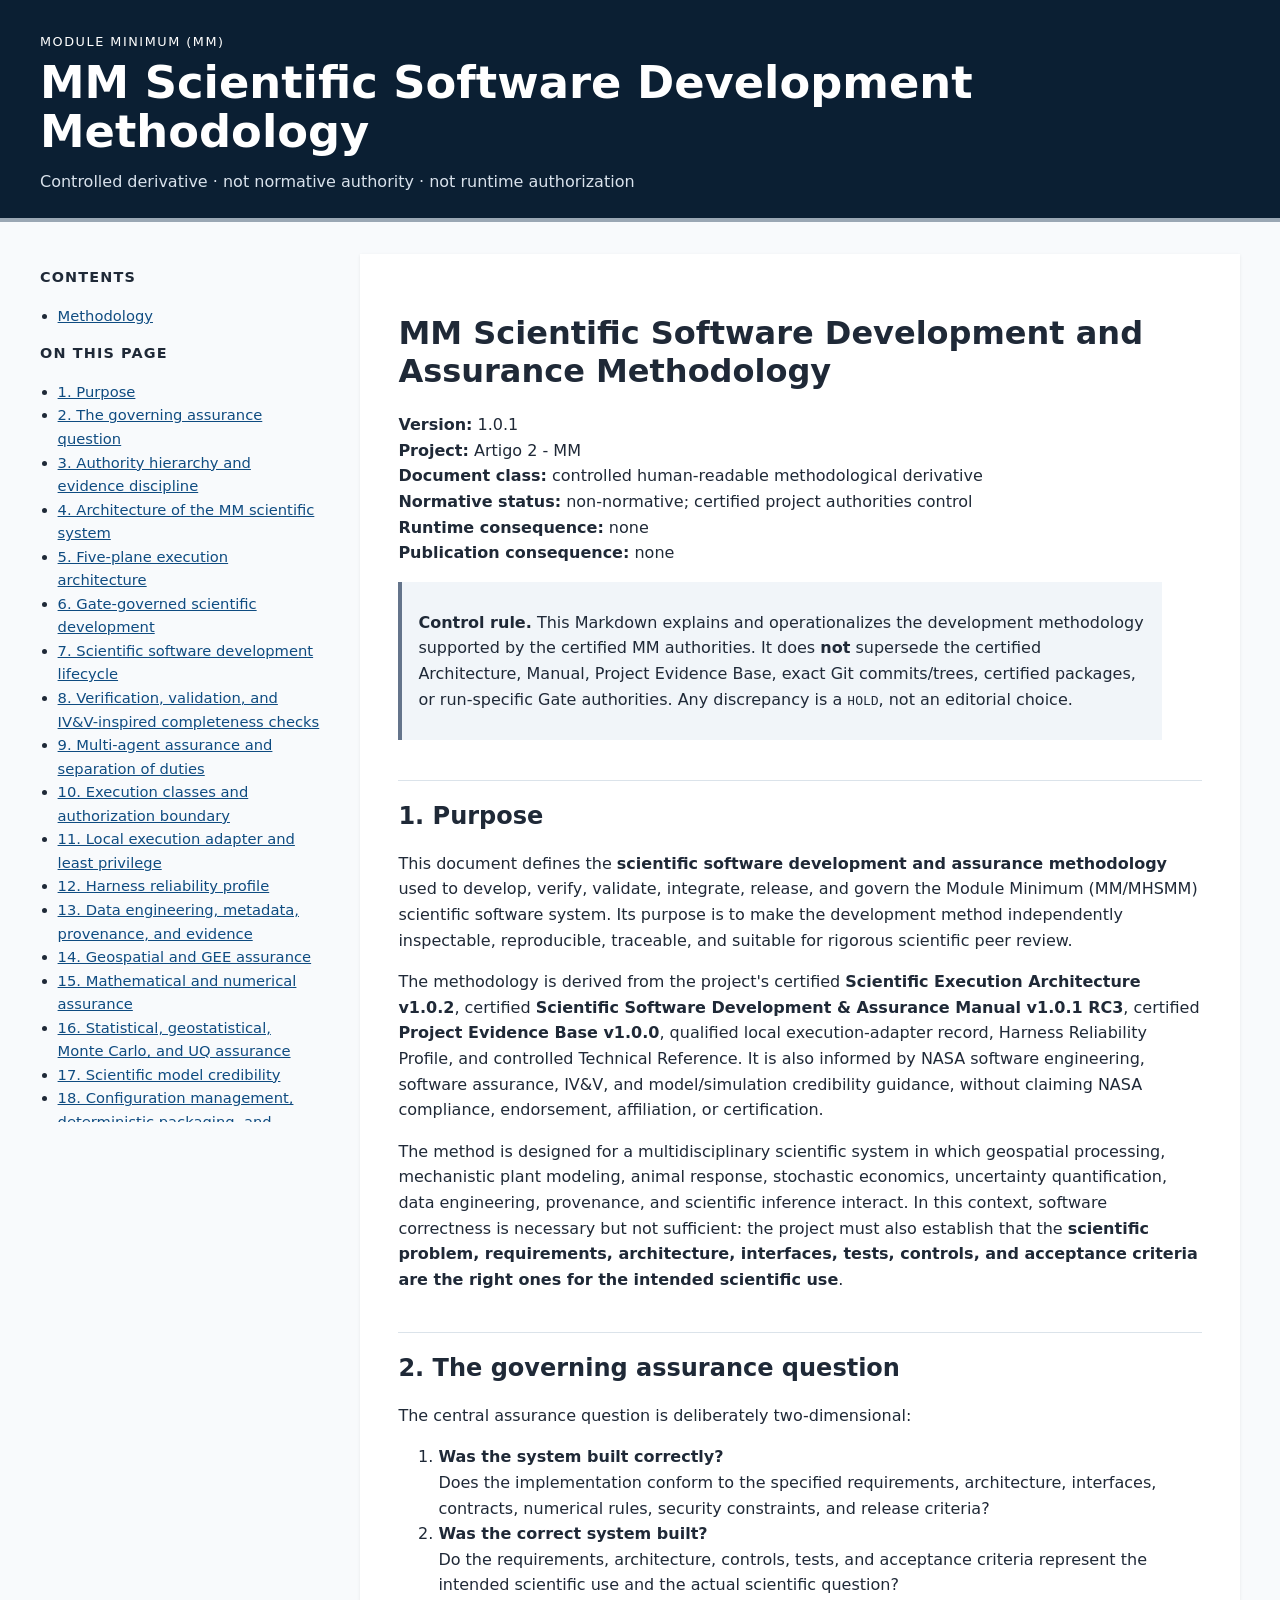
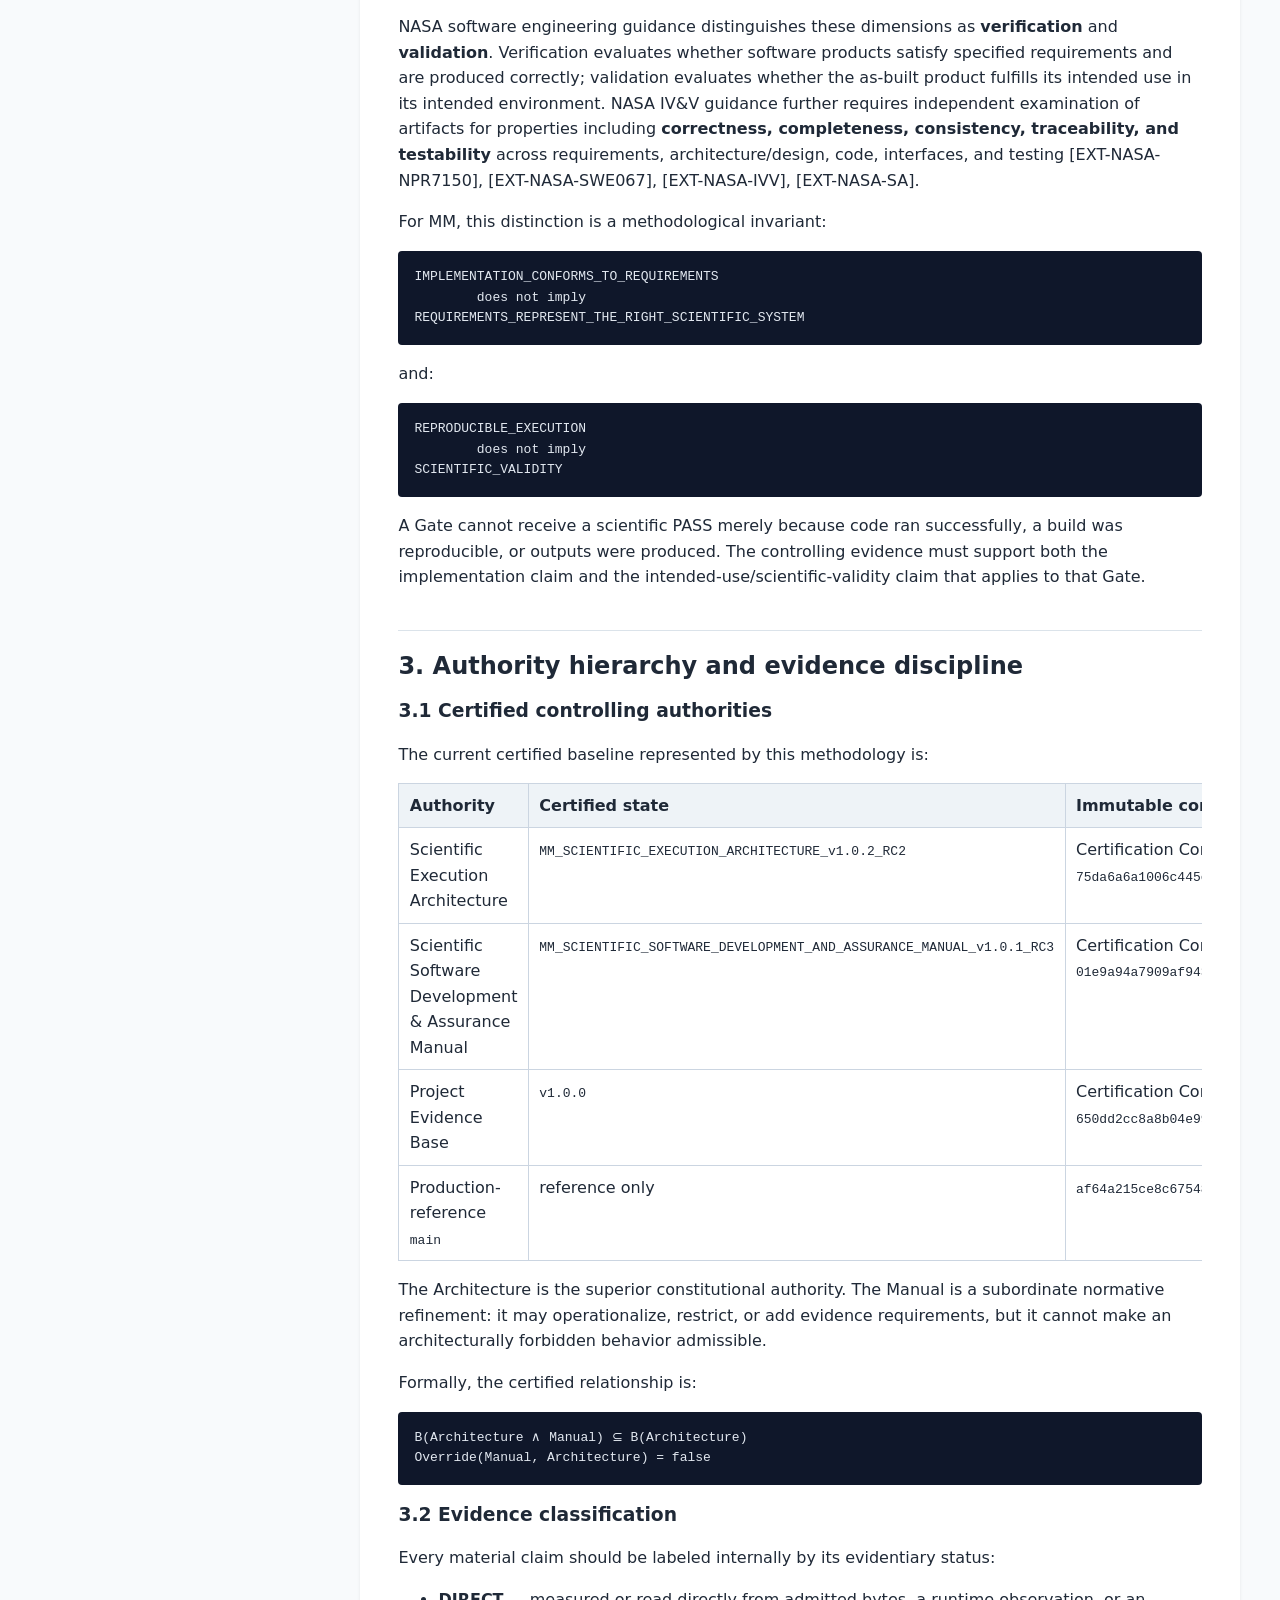
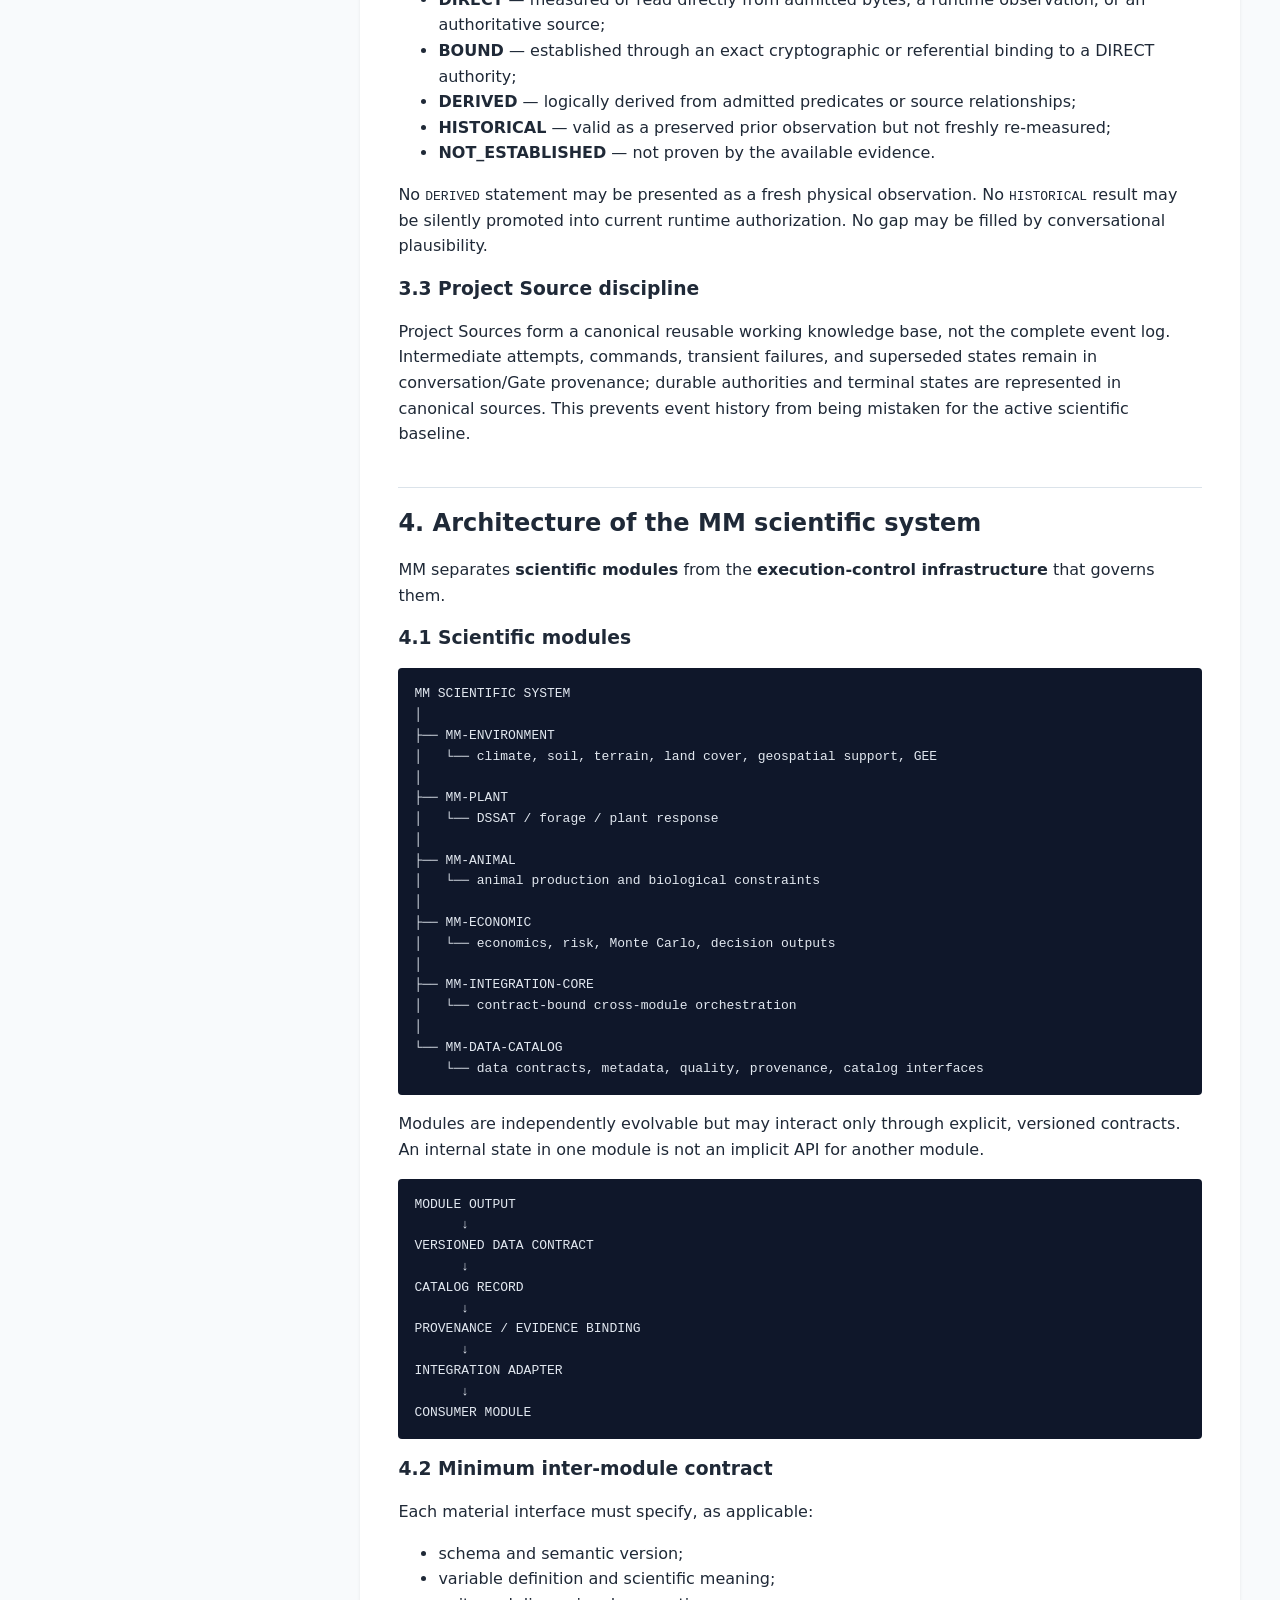
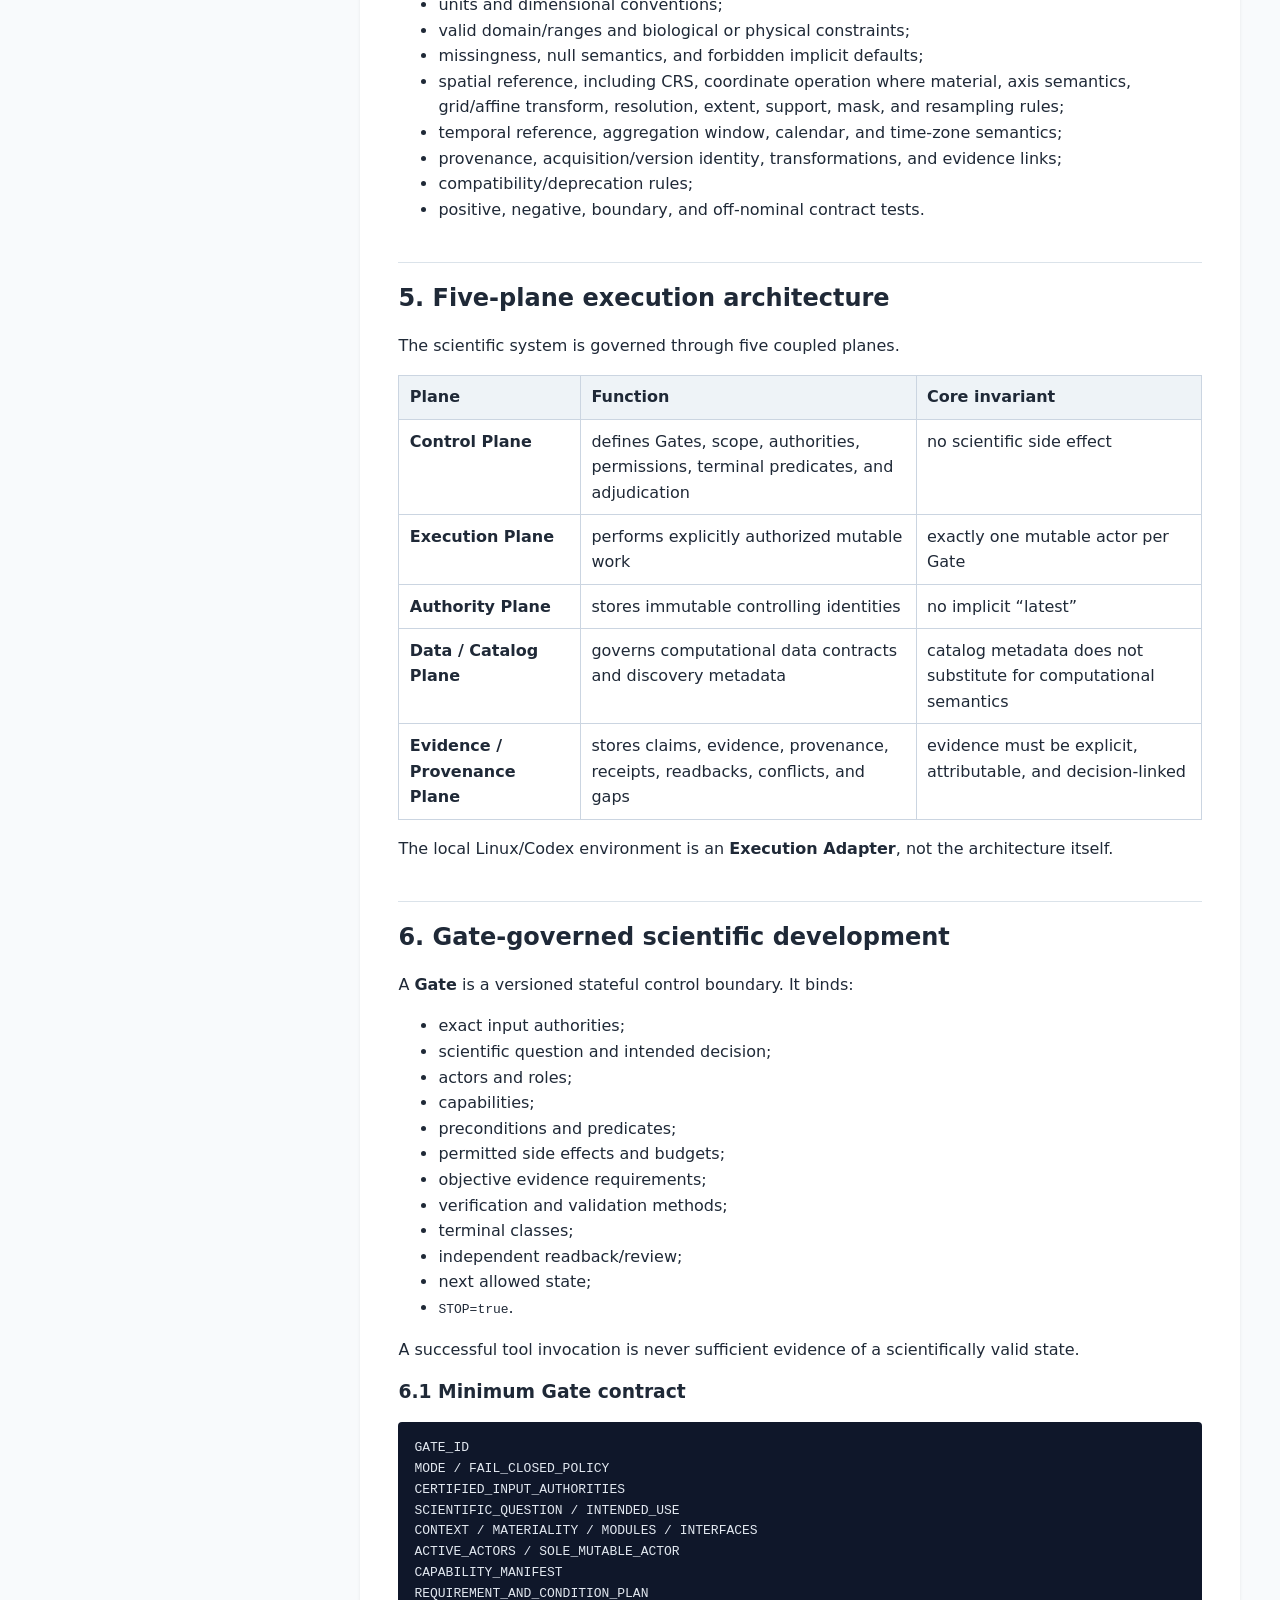
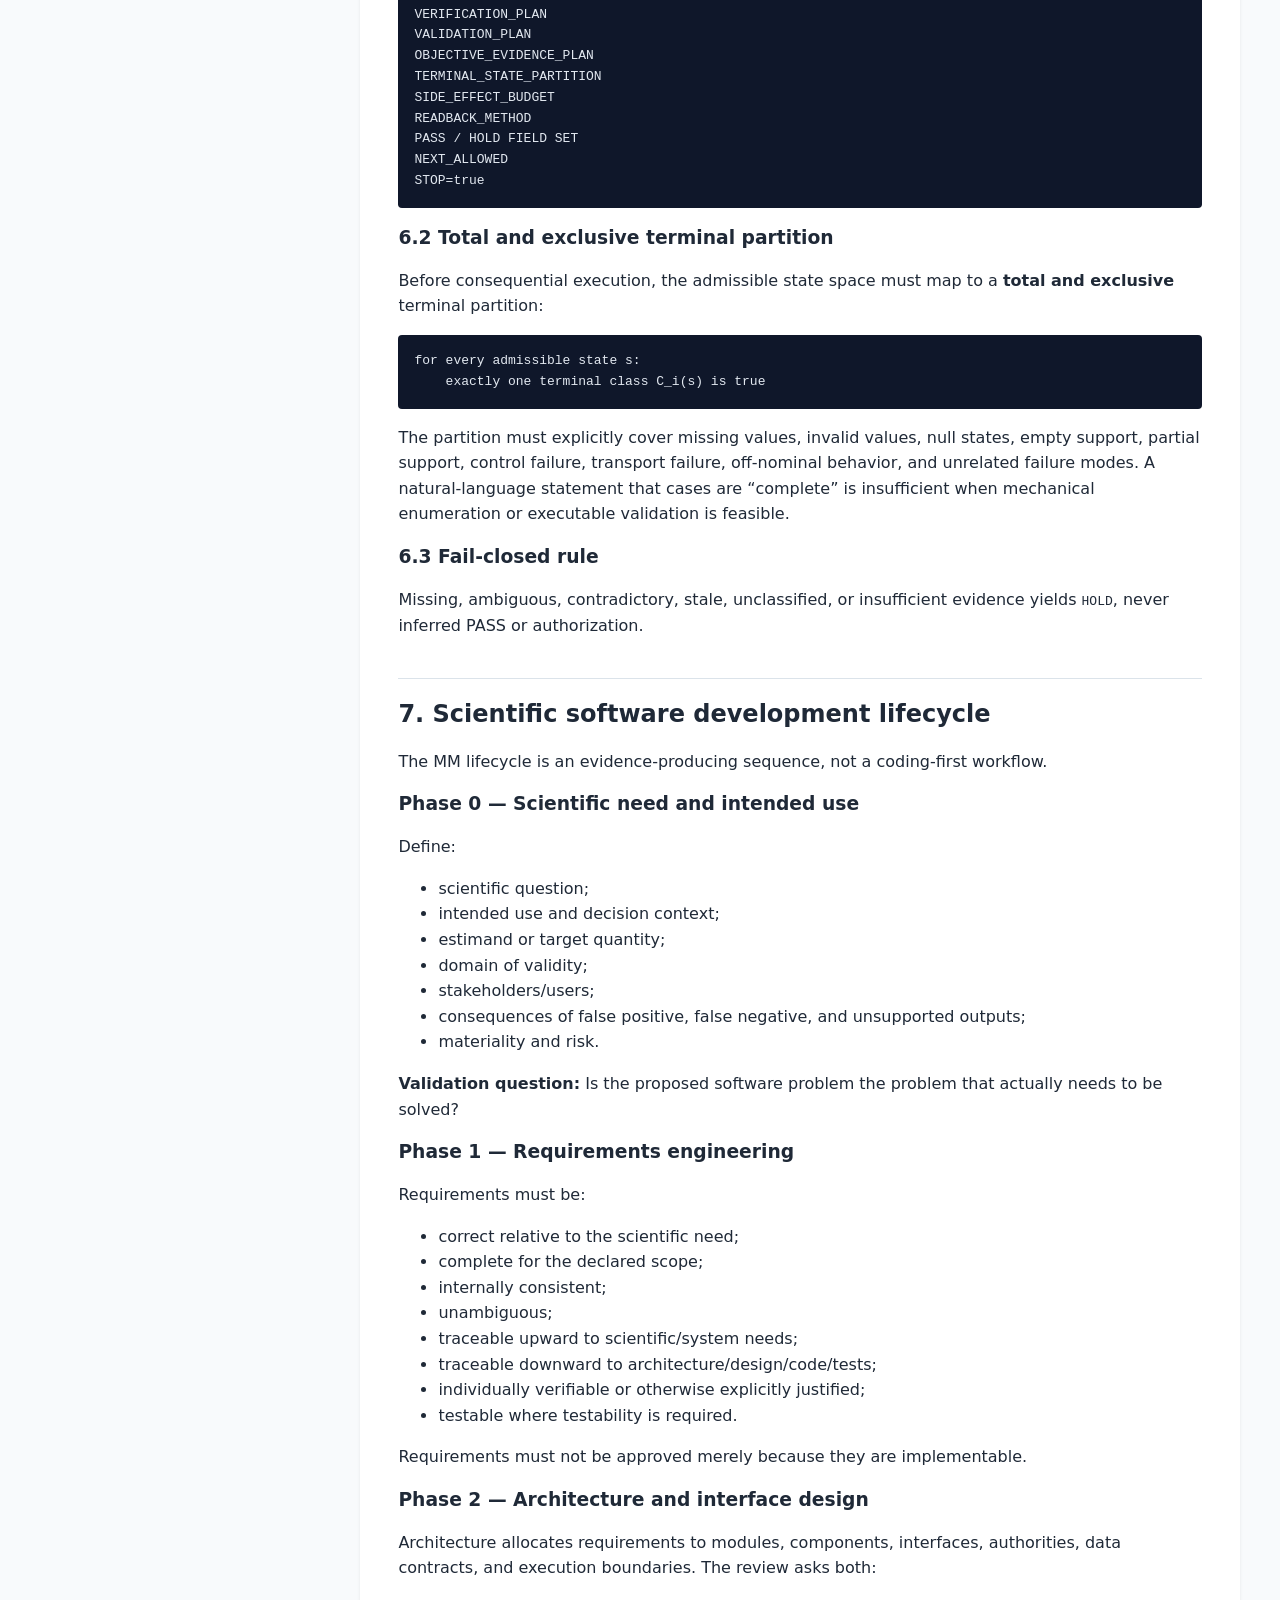
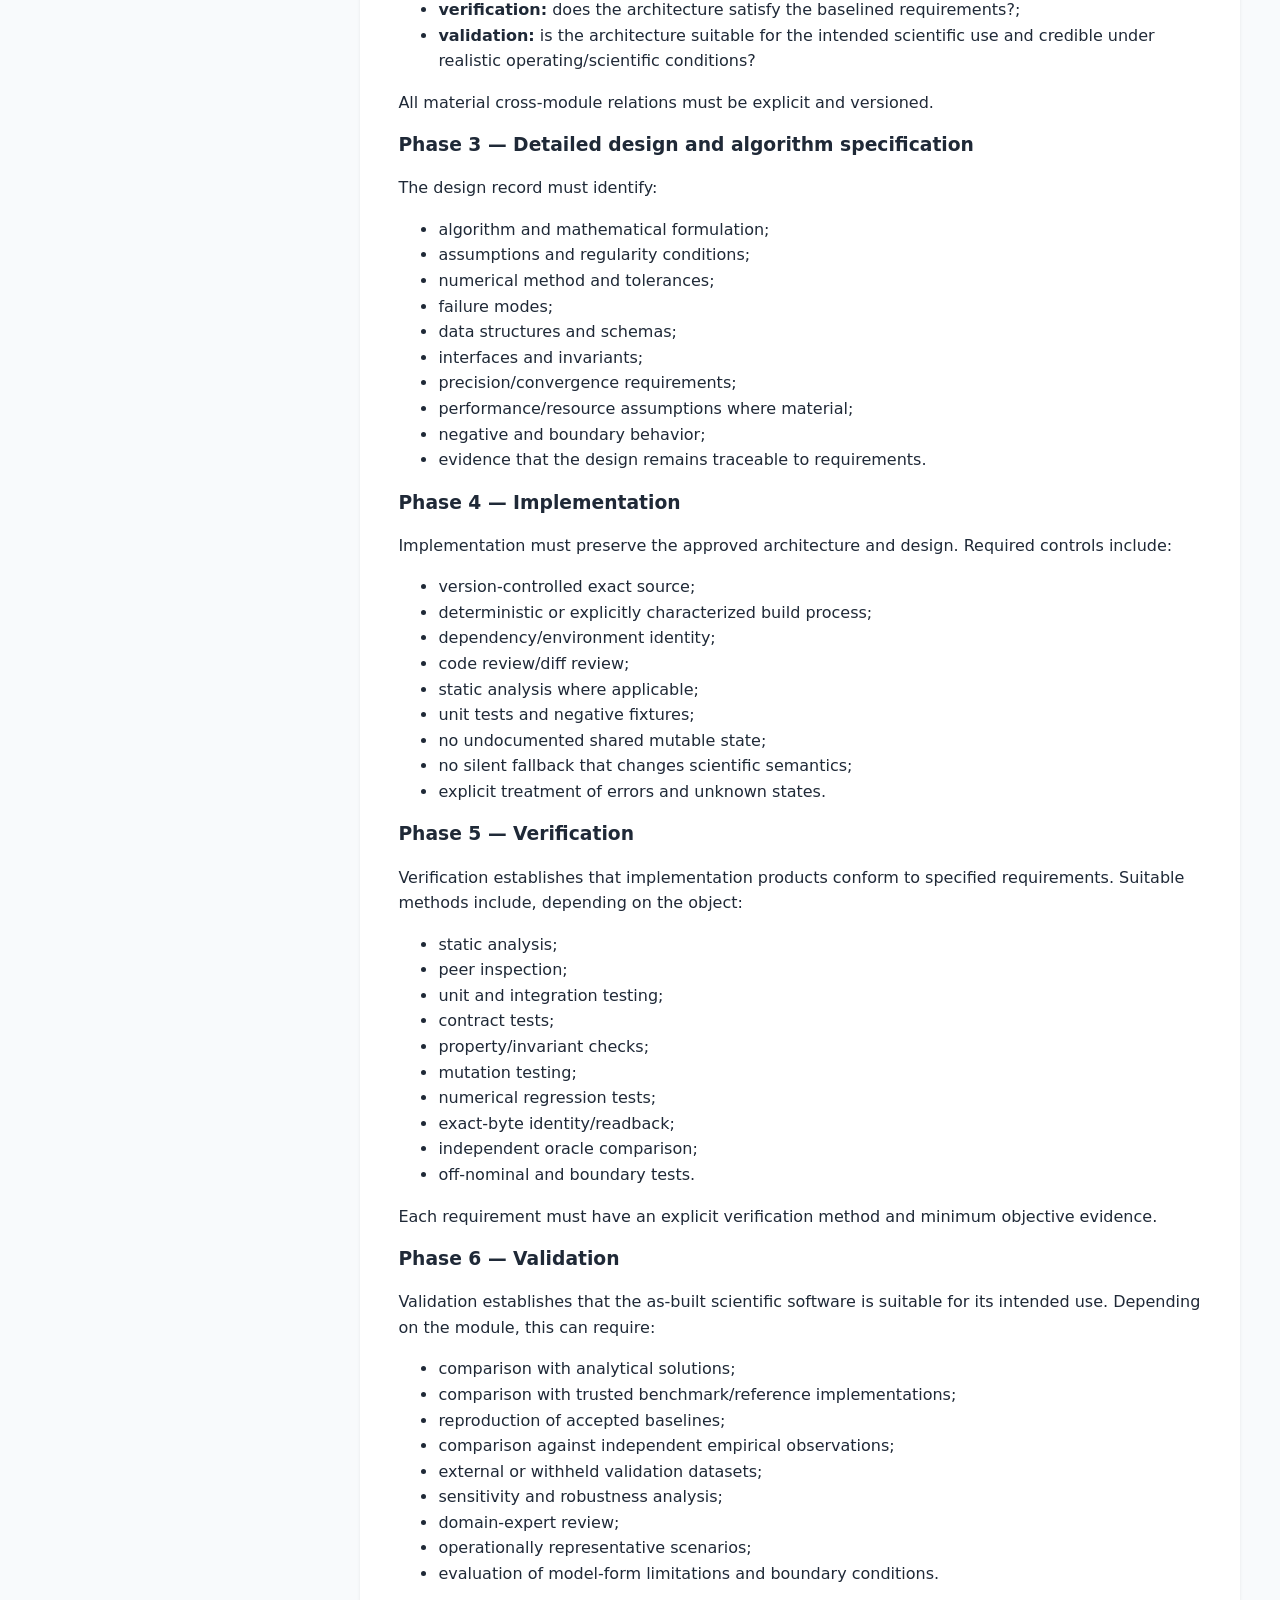
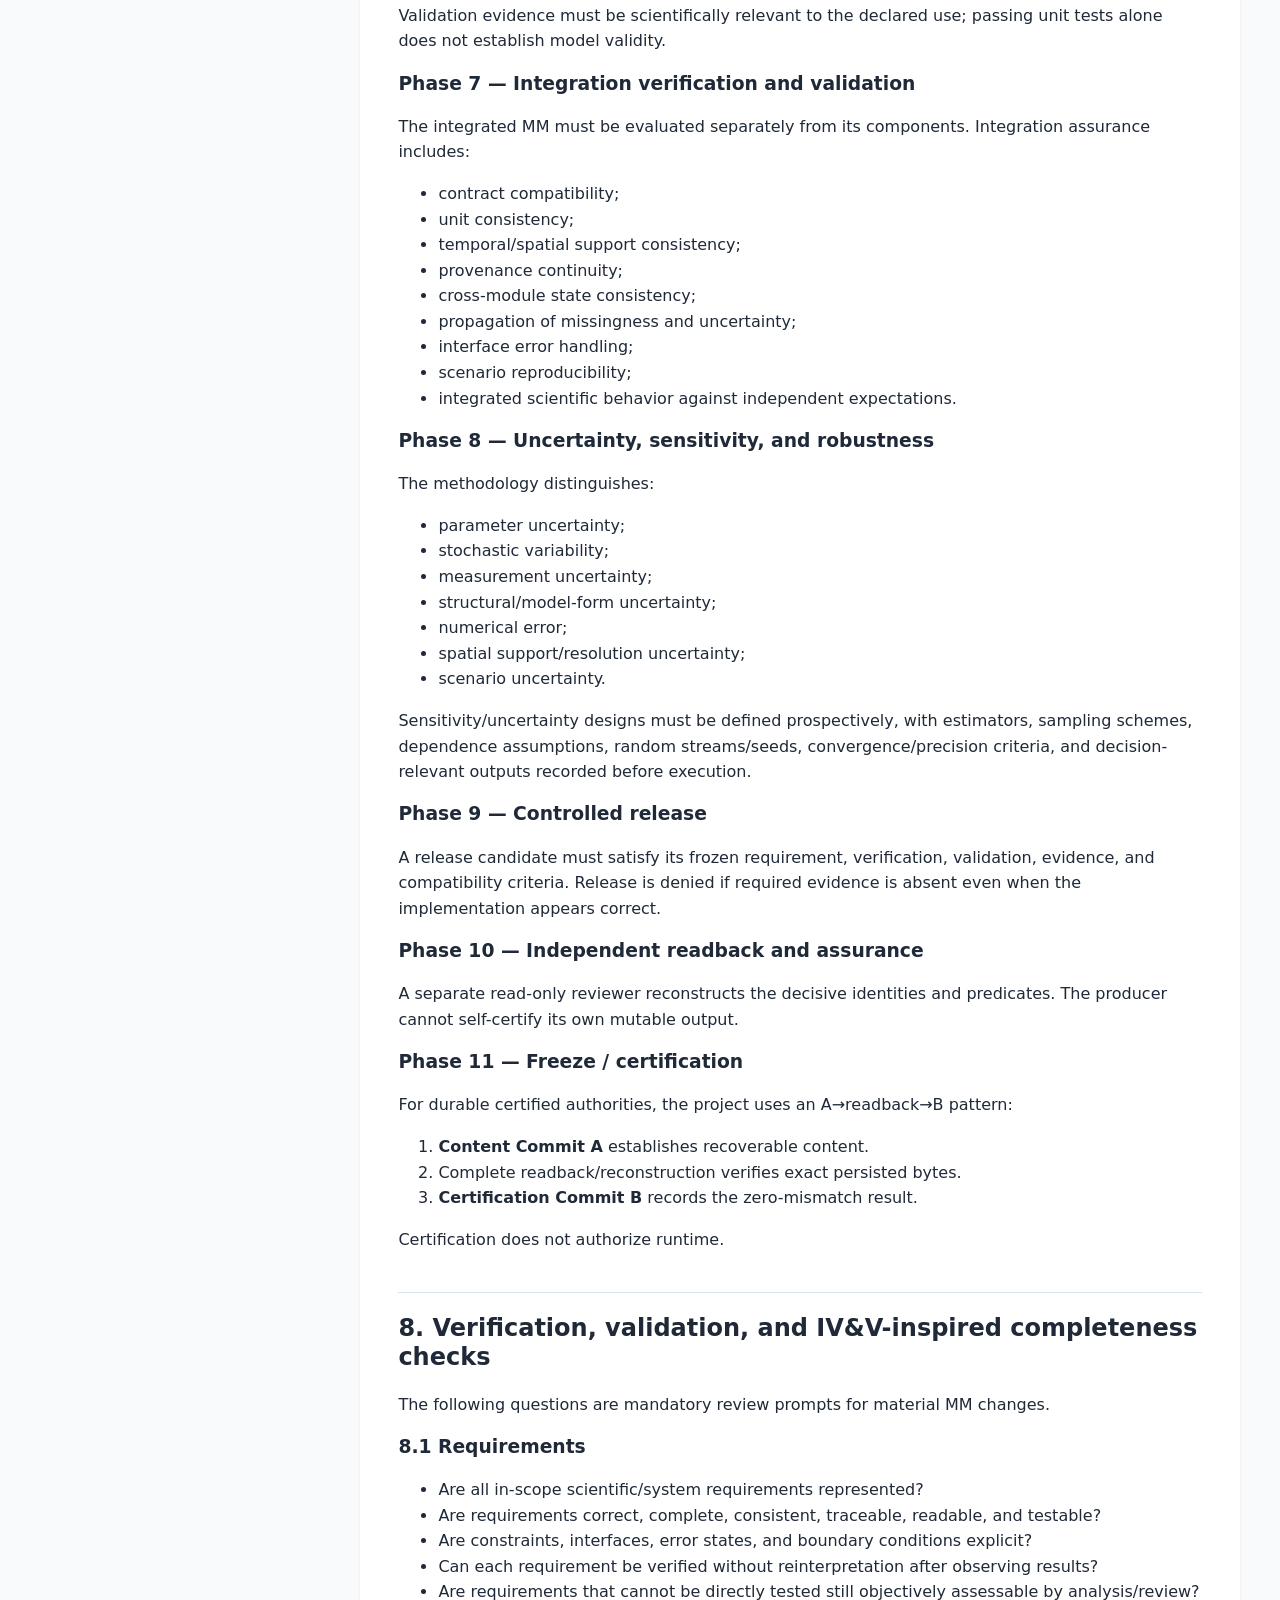
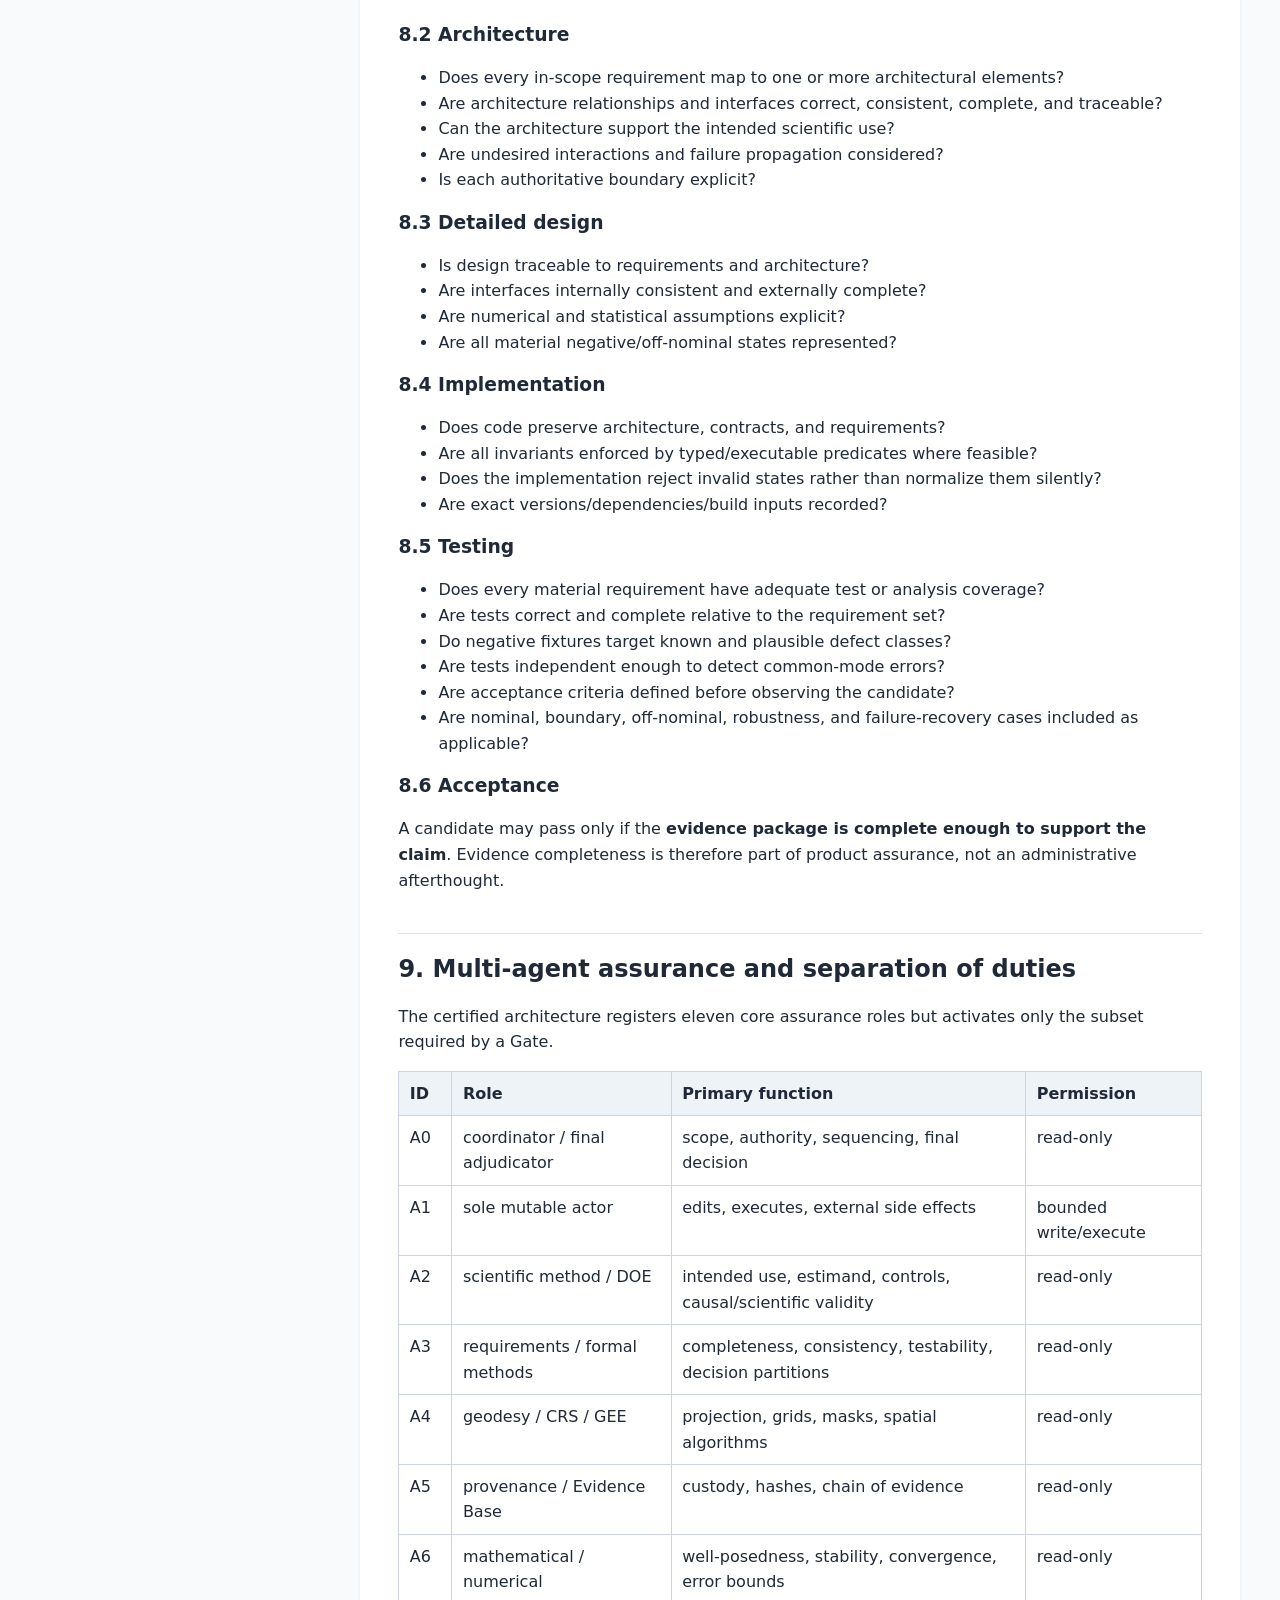
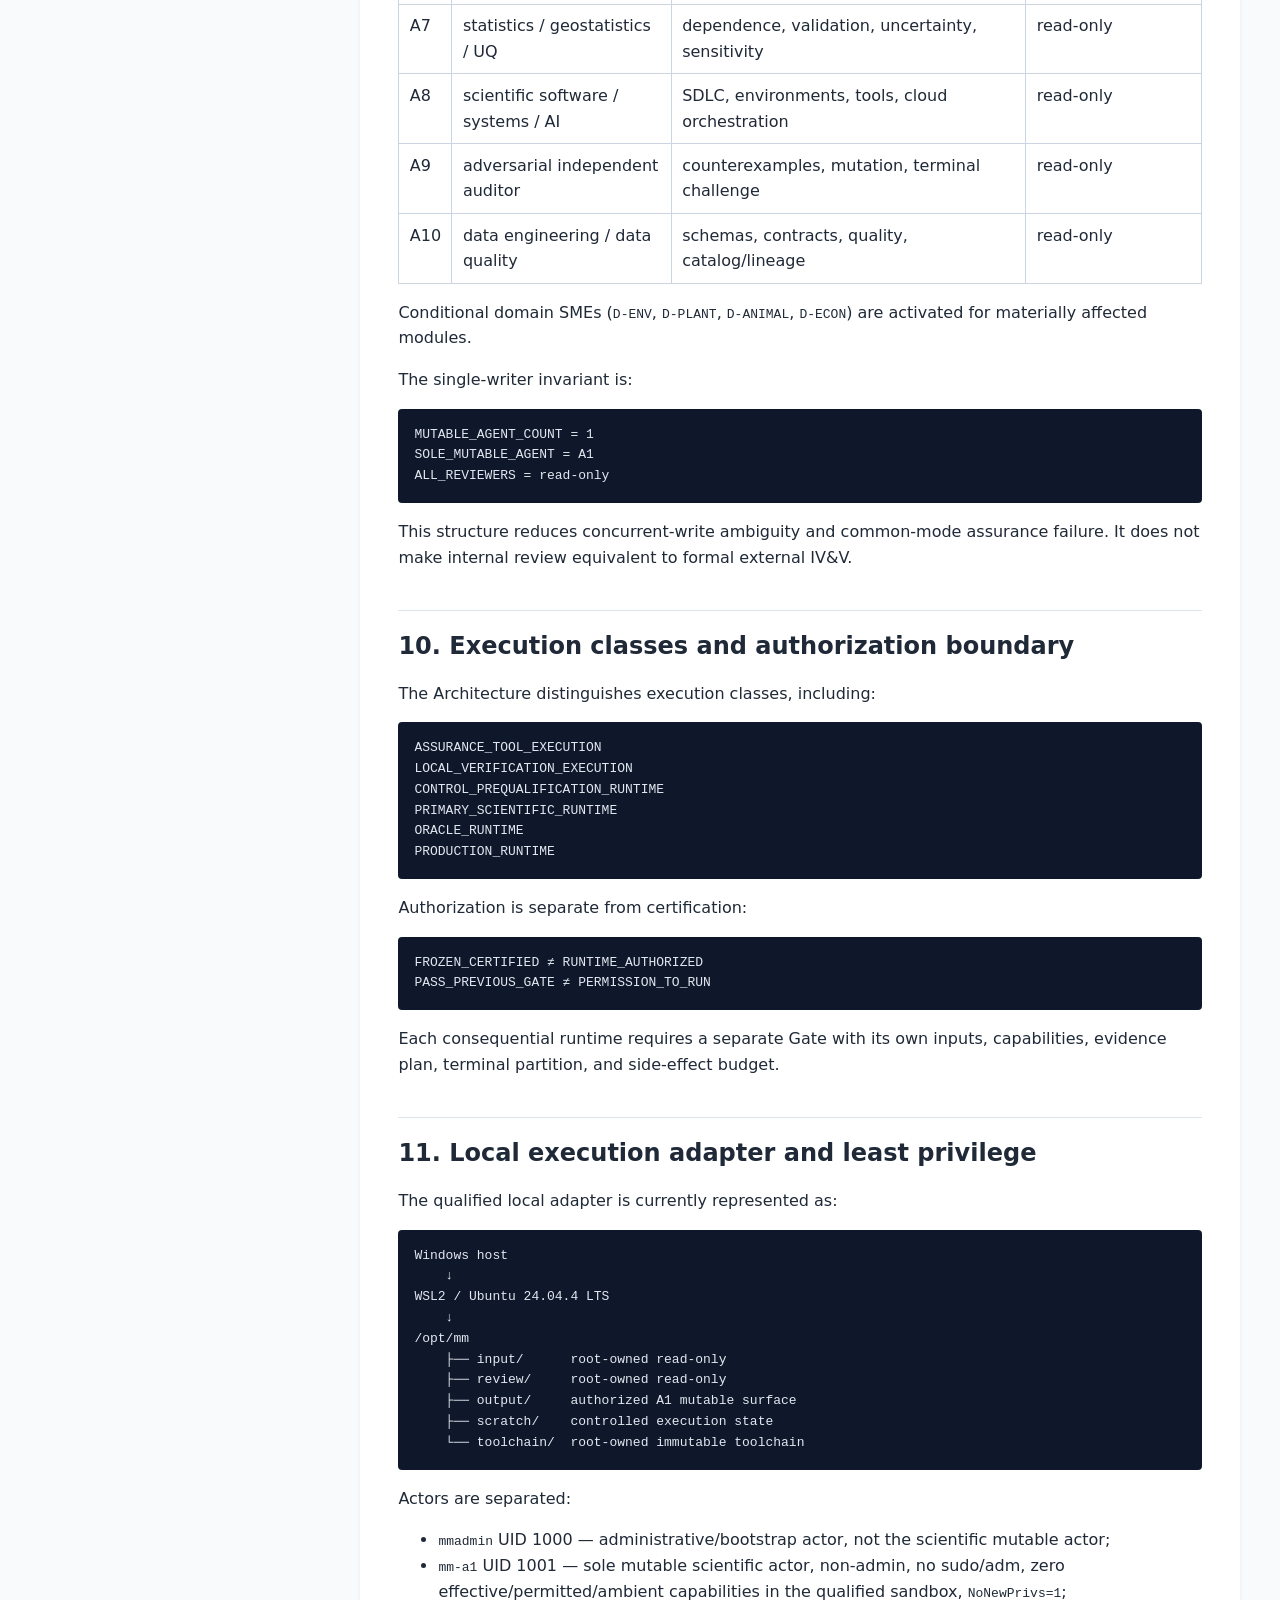
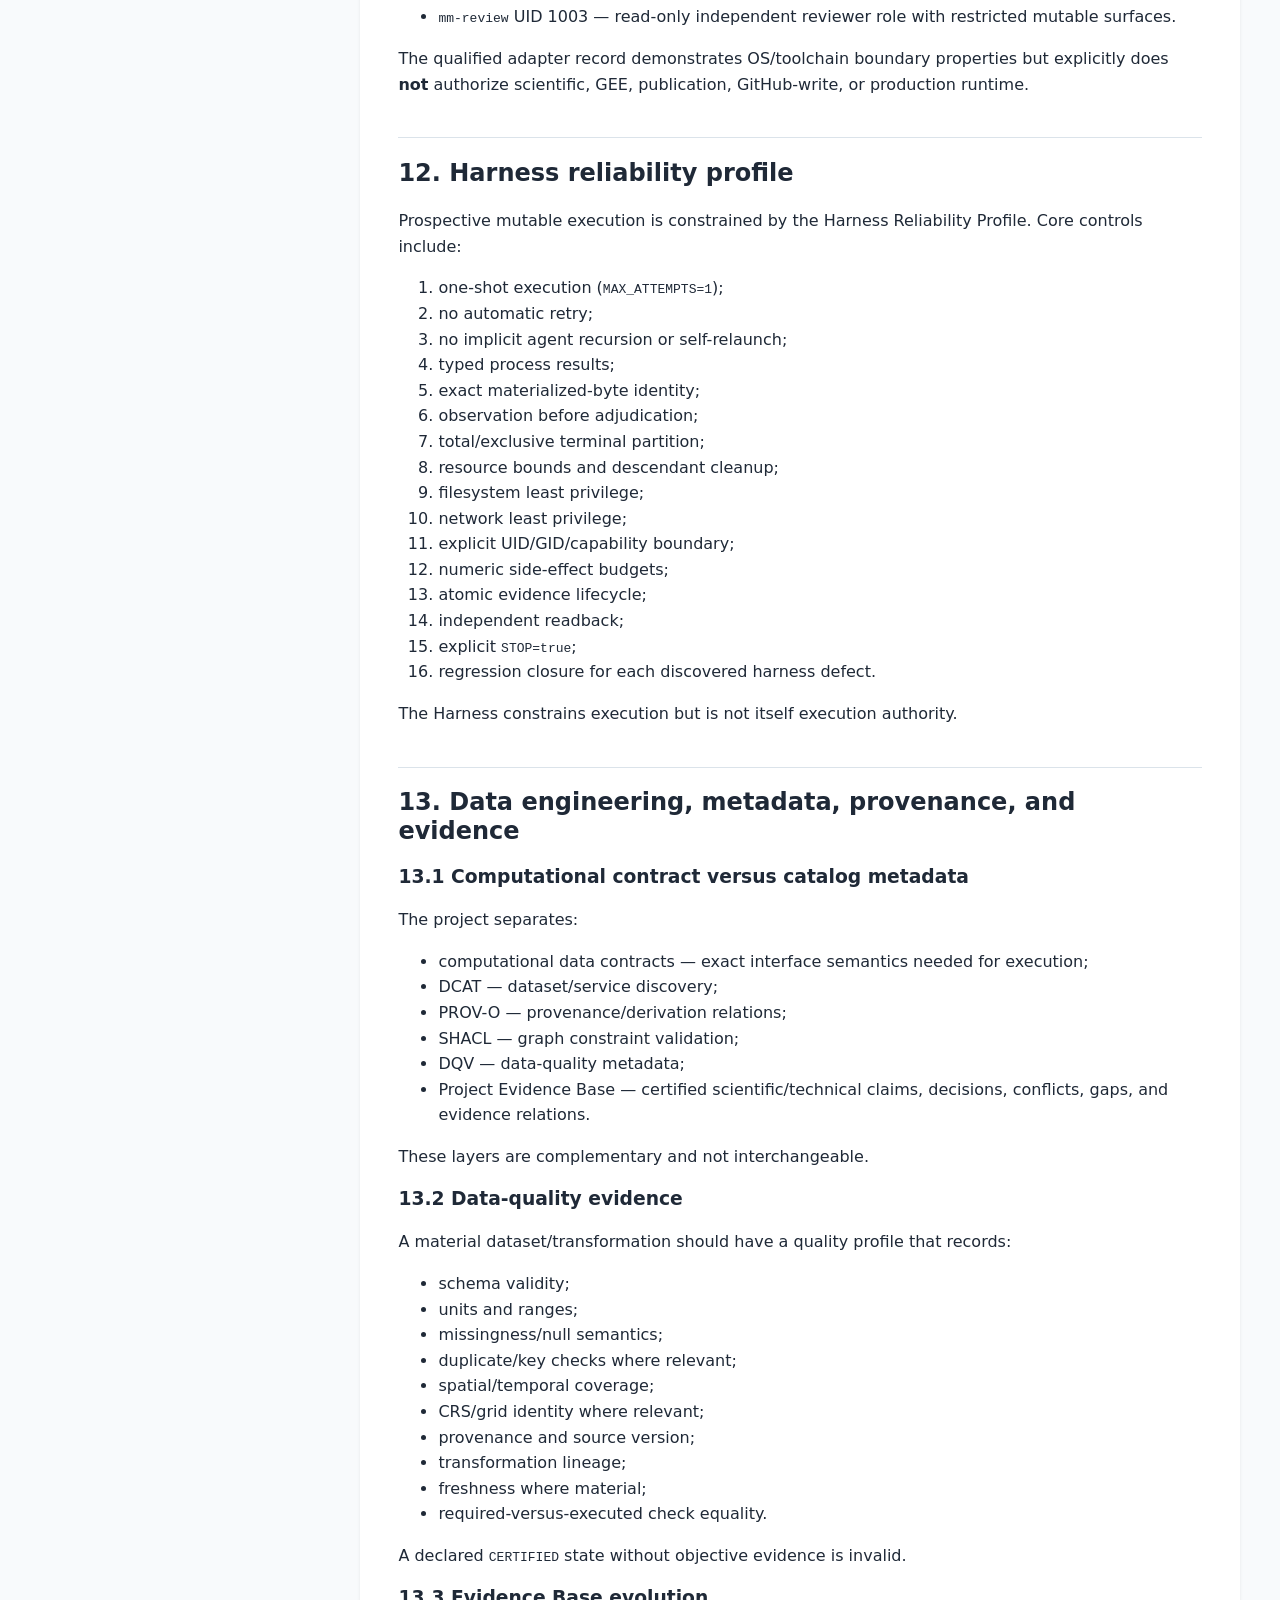
==== index.html @ 068231fe "docs: publish MM methodology v1.0.1 static documentation projection" ====
<!doctype html>
<html lang="en">
<head>
  <meta charset="utf-8">
  <meta name="viewport" content="width=device-width, initial-scale=1">
  <meta name="color-scheme" content="light dark">
  <title>MM Scientific Software Development and Assurance Methodology · MM Scientific Software Development Methodology</title>
  <link rel="stylesheet" href="assets/mm.css">
</head>
<body>
  <a class="skip-link" href="#main-content">Skip to content</a>
  <header class="site-header">
    <div class="wrap">
      <p class="eyebrow">Module Minimum (MM)</p>
      <h1>MM Scientific Software Development Methodology</h1>
      <p class="status">Controlled derivative · not normative authority · not runtime authorization</p>
    </div>
  </header>
  <div class="layout wrap">
    <nav class="site-nav" aria-label="Primary navigation">
      <h2>Contents</h2>
      <ul><li><a href="index.html">Methodology</a></li></ul>
      
      <h2>On this page</h2>
      <ul><li><a href="#1-purpose">1. Purpose</a></li><li><a href="#2-the-governing-assurance-question">2. The governing assurance question</a></li><li><a href="#3-authority-hierarchy-and-evidence-discipline">3. Authority hierarchy and evidence discipline</a></li><li><a href="#4-architecture-of-the-mm-scientific-system">4. Architecture of the MM scientific system</a></li><li><a href="#5-five-plane-execution-architecture">5. Five-plane execution architecture</a></li><li><a href="#6-gate-governed-scientific-development">6. Gate-governed scientific development</a></li><li><a href="#7-scientific-software-development-lifecycle">7. Scientific software development lifecycle</a></li><li><a href="#8-verification-validation-and-ivv-inspired-completeness-checks">8. Verification, validation, and IV&V-inspired completeness checks</a></li><li><a href="#9-multi-agent-assurance-and-separation-of-duties">9. Multi-agent assurance and separation of duties</a></li><li><a href="#10-execution-classes-and-authorization-boundary">10. Execution classes and authorization boundary</a></li><li><a href="#11-local-execution-adapter-and-least-privilege">11. Local execution adapter and least privilege</a></li><li><a href="#12-harness-reliability-profile">12. Harness reliability profile</a></li><li><a href="#13-data-engineering-metadata-provenance-and-evidence">13. Data engineering, metadata, provenance, and evidence</a></li><li><a href="#14-geospatial-and-gee-assurance">14. Geospatial and GEE assurance</a></li><li><a href="#15-mathematical-and-numerical-assurance">15. Mathematical and numerical assurance</a></li><li><a href="#16-statistical-geostatistical-monte-carlo-and-uq-assurance">16. Statistical, geostatistical, Monte Carlo, and UQ assurance</a></li><li><a href="#17-scientific-model-credibility">17. Scientific model credibility</a></li><li><a href="#18-configuration-management-deterministic-packaging-and-exact-byte-authority">18. Configuration management, deterministic packaging, and exact-byte authority</a></li><li><a href="#19-independent-review-mutation-testing-and-adversarial-assurance">19. Independent review, mutation testing, and adversarial assurance</a></li><li><a href="#20-agent-control-execution-plane-implementation-roadmap">20. Agent Control / Execution Plane implementation roadmap</a></li><li><a href="#21-development-change-acceptance-matrix">21. Development-change acceptance matrix</a></li><li><a href="#22-claim-discipline-for-scientific-publications">22. Claim discipline for scientific publications</a></li><li><a href="#23-publication-facing-reproducibility-profile">23. Publication-facing reproducibility profile</a></li><li><a href="#24-two-article-role-of-this-methodology">24. Two-article role of this methodology</a></li><li><a href="#25-resumption-of-scientific-development">25. Resumption of scientific development</a></li><li><a href="#26-known-limitations-and-unresolved-states">26. Known limitations and unresolved states</a></li><li><a href="#27-methodology-document-acceptance-criteria">27. Methodology document acceptance criteria</a></li><li><a href="#28-mkdocs-implementation-profile">28. MkDocs implementation profile</a></li><li><a href="#29-operating-checklist-for-future-mm-development-gates">29. Operating checklist for future MM development Gates</a></li><li><a href="#30-references-and-source-authority">30. References and source authority</a></li><li><a href="#terminal-document-state">Terminal document state</a></li></ul>
      
    </nav>
    <main id="main-content" class="content" tabindex="-1"><h1 id="mm-scientific-software-development-and-assurance-methodology">MM Scientific Software Development and Assurance Methodology</h1>
<p><strong>Version:</strong> 1.0.1<br />
<strong>Project:</strong> Artigo 2 - MM<br />
<strong>Document class:</strong> controlled human-readable methodological derivative<br />
<strong>Normative status:</strong> non-normative; certified project authorities control<br />
<strong>Runtime consequence:</strong> none<br />
<strong>Publication consequence:</strong> none</p>
<blockquote>
<p><strong>Control rule.</strong> This Markdown explains and operationalizes the development methodology supported by the certified MM authorities. It does <strong>not</strong> supersede the certified Architecture, Manual, Project Evidence Base, exact Git commits/trees, certified packages, or run-specific Gate authorities. Any discrepancy is a <code>HOLD</code>, not an editorial choice.</p>
</blockquote>
<h2 id="1-purpose">1. Purpose</h2>
<p>This document defines the <strong>scientific software development and assurance methodology</strong> used to develop, verify, validate, integrate, release, and govern the Module Minimum (MM/MHSMM) scientific software system. Its purpose is to make the development method independently inspectable, reproducible, traceable, and suitable for rigorous scientific peer review.</p>
<p>The methodology is derived from the project's certified <strong>Scientific Execution Architecture v1.0.2</strong>, certified <strong>Scientific Software Development &amp; Assurance Manual v1.0.1 RC3</strong>, certified <strong>Project Evidence Base v1.0.0</strong>, qualified local execution-adapter record, Harness Reliability Profile, and controlled Technical Reference. It is also informed by NASA software engineering, software assurance, IV&amp;V, and model/simulation credibility guidance, without claiming NASA compliance, endorsement, affiliation, or certification.</p>
<p>The method is designed for a multidisciplinary scientific system in which geospatial processing, mechanistic plant modeling, animal response, stochastic economics, uncertainty quantification, data engineering, provenance, and scientific inference interact. In this context, software correctness is necessary but not sufficient: the project must also establish that the <strong>scientific problem, requirements, architecture, interfaces, tests, controls, and acceptance criteria are the right ones for the intended scientific use</strong>.</p>
<h2 id="2-the-governing-assurance-question">2. The governing assurance question</h2>
<p>The central assurance question is deliberately two-dimensional:</p>
<ol>
<li><strong>Was the system built correctly?</strong><br />
Does the implementation conform to the specified requirements, architecture, interfaces, contracts, numerical rules, security constraints, and release criteria?</li>
<li><strong>Was the correct system built?</strong><br />
Do the requirements, architecture, controls, tests, and acceptance criteria represent the intended scientific use and the actual scientific question?</li>
</ol>
<p>NASA software engineering guidance distinguishes these dimensions as <strong>verification</strong> and <strong>validation</strong>. Verification evaluates whether software products satisfy specified requirements and are produced correctly; validation evaluates whether the as-built product fulfills its intended use in its intended environment. NASA IV&amp;V guidance further requires independent examination of artifacts for properties including <strong>correctness, completeness, consistency, traceability, and testability</strong> across requirements, architecture/design, code, interfaces, and testing [EXT-NASA-NPR7150], [EXT-NASA-SWE067], [EXT-NASA-IVV], [EXT-NASA-SA].</p>
<p>For MM, this distinction is a methodological invariant:</p>
<pre><code class="language-text">IMPLEMENTATION_CONFORMS_TO_REQUIREMENTS
        does not imply
REQUIREMENTS_REPRESENT_THE_RIGHT_SCIENTIFIC_SYSTEM
</code></pre>
<p>and:</p>
<pre><code class="language-text">REPRODUCIBLE_EXECUTION
        does not imply
SCIENTIFIC_VALIDITY
</code></pre>
<p>A Gate cannot receive a scientific PASS merely because code ran successfully, a build was reproducible, or outputs were produced. The controlling evidence must support both the implementation claim and the intended-use/scientific-validity claim that applies to that Gate.</p>
<h2 id="3-authority-hierarchy-and-evidence-discipline">3. Authority hierarchy and evidence discipline</h2>
<h3 id="31-certified-controlling-authorities">3.1 Certified controlling authorities</h3>
<p>The current certified baseline represented by this methodology is:</p>
<table>
<thead>
<tr>
<th>Authority</th>
<th>Certified state</th>
<th>Immutable control</th>
</tr>
</thead>
<tbody>
<tr>
<td>Scientific Execution Architecture</td>
<td><code>MM_SCIENTIFIC_EXECUTION_ARCHITECTURE_v1.0.2_RC2</code></td>
<td>Certification Commit B <code>75da6a6a1006c445eff4d589396813d6429fc51e</code></td>
</tr>
<tr>
<td>Scientific Software Development &amp; Assurance Manual</td>
<td><code>MM_SCIENTIFIC_SOFTWARE_DEVELOPMENT_AND_ASSURANCE_MANUAL_v1.0.1_RC3</code></td>
<td>Certification Commit B <code>01e9a94a7909af9436443ad016e5df06302576b4</code></td>
</tr>
<tr>
<td>Project Evidence Base</td>
<td><code>v1.0.0</code></td>
<td>Certification Commit B <code>650dd2cc8a8b04e993309485fe4f72b07858dfa6</code></td>
</tr>
<tr>
<td>Production-reference <code>main</code></td>
<td>reference only</td>
<td><code>af64a215ce8c67548802df1a3997015db37ec0f6</code></td>
</tr>
</tbody>
</table>
<p>The Architecture is the superior constitutional authority. The Manual is a subordinate normative refinement: it may operationalize, restrict, or add evidence requirements, but it cannot make an architecturally forbidden behavior admissible.</p>
<p>Formally, the certified relationship is:</p>
<pre><code class="language-text">B(Architecture ∧ Manual) ⊆ B(Architecture)
Override(Manual, Architecture) = false
</code></pre>
<h3 id="32-evidence-classification">3.2 Evidence classification</h3>
<p>Every material claim should be labeled internally by its evidentiary status:</p>
<ul>
<li><strong>DIRECT</strong> — measured or read directly from admitted bytes, a runtime observation, or an authoritative source;</li>
<li><strong>BOUND</strong> — established through an exact cryptographic or referential binding to a DIRECT authority;</li>
<li><strong>DERIVED</strong> — logically derived from admitted predicates or source relationships;</li>
<li><strong>HISTORICAL</strong> — valid as a preserved prior observation but not freshly re-measured;</li>
<li><strong>NOT_ESTABLISHED</strong> — not proven by the available evidence.</li>
</ul>
<p>No <code>DERIVED</code> statement may be presented as a fresh physical observation. No <code>HISTORICAL</code> result may be silently promoted into current runtime authorization. No gap may be filled by conversational plausibility.</p>
<h3 id="33-project-source-discipline">3.3 Project Source discipline</h3>
<p>Project Sources form a canonical reusable working knowledge base, not the complete event log. Intermediate attempts, commands, transient failures, and superseded states remain in conversation/Gate provenance; durable authorities and terminal states are represented in canonical sources. This prevents event history from being mistaken for the active scientific baseline.</p>
<h2 id="4-architecture-of-the-mm-scientific-system">4. Architecture of the MM scientific system</h2>
<p>MM separates <strong>scientific modules</strong> from the <strong>execution-control infrastructure</strong> that governs them.</p>
<h3 id="41-scientific-modules">4.1 Scientific modules</h3>
<pre><code class="language-text">MM SCIENTIFIC SYSTEM
│
├── MM-ENVIRONMENT
│   └── climate, soil, terrain, land cover, geospatial support, GEE
│
├── MM-PLANT
│   └── DSSAT / forage / plant response
│
├── MM-ANIMAL
│   └── animal production and biological constraints
│
├── MM-ECONOMIC
│   └── economics, risk, Monte Carlo, decision outputs
│
├── MM-INTEGRATION-CORE
│   └── contract-bound cross-module orchestration
│
└── MM-DATA-CATALOG
    └── data contracts, metadata, quality, provenance, catalog interfaces
</code></pre>
<p>Modules are independently evolvable but may interact only through explicit, versioned contracts. An internal state in one module is not an implicit API for another module.</p>
<pre><code class="language-text">MODULE OUTPUT
      ↓
VERSIONED DATA CONTRACT
      ↓
CATALOG RECORD
      ↓
PROVENANCE / EVIDENCE BINDING
      ↓
INTEGRATION ADAPTER
      ↓
CONSUMER MODULE
</code></pre>
<h3 id="42-minimum-inter-module-contract">4.2 Minimum inter-module contract</h3>
<p>Each material interface must specify, as applicable:</p>
<ul>
<li>schema and semantic version;</li>
<li>variable definition and scientific meaning;</li>
<li>units and dimensional conventions;</li>
<li>valid domain/ranges and biological or physical constraints;</li>
<li>missingness, null semantics, and forbidden implicit defaults;</li>
<li>spatial reference, including CRS, coordinate operation where material, axis semantics, grid/affine transform, resolution, extent, support, mask, and resampling rules;</li>
<li>temporal reference, aggregation window, calendar, and time-zone semantics;</li>
<li>provenance, acquisition/version identity, transformations, and evidence links;</li>
<li>compatibility/deprecation rules;</li>
<li>positive, negative, boundary, and off-nominal contract tests.</li>
</ul>
<h2 id="5-five-plane-execution-architecture">5. Five-plane execution architecture</h2>
<p>The scientific system is governed through five coupled planes.</p>
<table>
<thead>
<tr>
<th>Plane</th>
<th>Function</th>
<th>Core invariant</th>
</tr>
</thead>
<tbody>
<tr>
<td><strong>Control Plane</strong></td>
<td>defines Gates, scope, authorities, permissions, terminal predicates, and adjudication</td>
<td>no scientific side effect</td>
</tr>
<tr>
<td><strong>Execution Plane</strong></td>
<td>performs explicitly authorized mutable work</td>
<td>exactly one mutable actor per Gate</td>
</tr>
<tr>
<td><strong>Authority Plane</strong></td>
<td>stores immutable controlling identities</td>
<td>no implicit “latest”</td>
</tr>
<tr>
<td><strong>Data / Catalog Plane</strong></td>
<td>governs computational data contracts and discovery metadata</td>
<td>catalog metadata does not substitute for computational semantics</td>
</tr>
<tr>
<td><strong>Evidence / Provenance Plane</strong></td>
<td>stores claims, evidence, provenance, receipts, readbacks, conflicts, and gaps</td>
<td>evidence must be explicit, attributable, and decision-linked</td>
</tr>
</tbody>
</table>
<p>The local Linux/Codex environment is an <strong>Execution Adapter</strong>, not the architecture itself.</p>
<h2 id="6-gate-governed-scientific-development">6. Gate-governed scientific development</h2>
<p>A <strong>Gate</strong> is a versioned stateful control boundary. It binds:</p>
<ul>
<li>exact input authorities;</li>
<li>scientific question and intended decision;</li>
<li>actors and roles;</li>
<li>capabilities;</li>
<li>preconditions and predicates;</li>
<li>permitted side effects and budgets;</li>
<li>objective evidence requirements;</li>
<li>verification and validation methods;</li>
<li>terminal classes;</li>
<li>independent readback/review;</li>
<li>next allowed state;</li>
<li><code>STOP=true</code>.</li>
</ul>
<p>A successful tool invocation is never sufficient evidence of a scientifically valid state.</p>
<h3 id="61-minimum-gate-contract">6.1 Minimum Gate contract</h3>
<pre><code class="language-text">GATE_ID
MODE / FAIL_CLOSED_POLICY
CERTIFIED_INPUT_AUTHORITIES
SCIENTIFIC_QUESTION / INTENDED_USE
CONTEXT / MATERIALITY / MODULES / INTERFACES
ACTIVE_ACTORS / SOLE_MUTABLE_ACTOR
CAPABILITY_MANIFEST
REQUIREMENT_AND_CONDITION_PLAN
VERIFICATION_PLAN
VALIDATION_PLAN
OBJECTIVE_EVIDENCE_PLAN
TERMINAL_STATE_PARTITION
SIDE_EFFECT_BUDGET
READBACK_METHOD
PASS / HOLD FIELD SET
NEXT_ALLOWED
STOP=true
</code></pre>
<h3 id="62-total-and-exclusive-terminal-partition">6.2 Total and exclusive terminal partition</h3>
<p>Before consequential execution, the admissible state space must map to a <strong>total and exclusive</strong> terminal partition:</p>
<pre><code class="language-text">for every admissible state s:
    exactly one terminal class C_i(s) is true
</code></pre>
<p>The partition must explicitly cover missing values, invalid values, null states, empty support, partial support, control failure, transport failure, off-nominal behavior, and unrelated failure modes. A natural-language statement that cases are “complete” is insufficient when mechanical enumeration or executable validation is feasible.</p>
<h3 id="63-fail-closed-rule">6.3 Fail-closed rule</h3>
<p>Missing, ambiguous, contradictory, stale, unclassified, or insufficient evidence yields <code>HOLD</code>, never inferred PASS or authorization.</p>
<h2 id="7-scientific-software-development-lifecycle">7. Scientific software development lifecycle</h2>
<p>The MM lifecycle is an evidence-producing sequence, not a coding-first workflow.</p>
<h3 id="phase-0-scientific-need-and-intended-use">Phase 0 — Scientific need and intended use</h3>
<p>Define:</p>
<ul>
<li>scientific question;</li>
<li>intended use and decision context;</li>
<li>estimand or target quantity;</li>
<li>domain of validity;</li>
<li>stakeholders/users;</li>
<li>consequences of false positive, false negative, and unsupported outputs;</li>
<li>materiality and risk.</li>
</ul>
<p><strong>Validation question:</strong> Is the proposed software problem the problem that actually needs to be solved?</p>
<h3 id="phase-1-requirements-engineering">Phase 1 — Requirements engineering</h3>
<p>Requirements must be:</p>
<ul>
<li>correct relative to the scientific need;</li>
<li>complete for the declared scope;</li>
<li>internally consistent;</li>
<li>unambiguous;</li>
<li>traceable upward to scientific/system needs;</li>
<li>traceable downward to architecture/design/code/tests;</li>
<li>individually verifiable or otherwise explicitly justified;</li>
<li>testable where testability is required.</li>
</ul>
<p>Requirements must not be approved merely because they are implementable.</p>
<h3 id="phase-2-architecture-and-interface-design">Phase 2 — Architecture and interface design</h3>
<p>Architecture allocates requirements to modules, components, interfaces, authorities, data contracts, and execution boundaries. The review asks both:</p>
<ul>
<li><strong>verification:</strong> does the architecture satisfy the baselined requirements?;</li>
<li><strong>validation:</strong> is the architecture suitable for the intended scientific use and credible under realistic operating/scientific conditions?</li>
</ul>
<p>All material cross-module relations must be explicit and versioned.</p>
<h3 id="phase-3-detailed-design-and-algorithm-specification">Phase 3 — Detailed design and algorithm specification</h3>
<p>The design record must identify:</p>
<ul>
<li>algorithm and mathematical formulation;</li>
<li>assumptions and regularity conditions;</li>
<li>numerical method and tolerances;</li>
<li>failure modes;</li>
<li>data structures and schemas;</li>
<li>interfaces and invariants;</li>
<li>precision/convergence requirements;</li>
<li>performance/resource assumptions where material;</li>
<li>negative and boundary behavior;</li>
<li>evidence that the design remains traceable to requirements.</li>
</ul>
<h3 id="phase-4-implementation">Phase 4 — Implementation</h3>
<p>Implementation must preserve the approved architecture and design. Required controls include:</p>
<ul>
<li>version-controlled exact source;</li>
<li>deterministic or explicitly characterized build process;</li>
<li>dependency/environment identity;</li>
<li>code review/diff review;</li>
<li>static analysis where applicable;</li>
<li>unit tests and negative fixtures;</li>
<li>no undocumented shared mutable state;</li>
<li>no silent fallback that changes scientific semantics;</li>
<li>explicit treatment of errors and unknown states.</li>
</ul>
<h3 id="phase-5-verification">Phase 5 — Verification</h3>
<p>Verification establishes that implementation products conform to specified requirements. Suitable methods include, depending on the object:</p>
<ul>
<li>static analysis;</li>
<li>peer inspection;</li>
<li>unit and integration testing;</li>
<li>contract tests;</li>
<li>property/invariant checks;</li>
<li>mutation testing;</li>
<li>numerical regression tests;</li>
<li>exact-byte identity/readback;</li>
<li>independent oracle comparison;</li>
<li>off-nominal and boundary tests.</li>
</ul>
<p>Each requirement must have an explicit verification method and minimum objective evidence.</p>
<h3 id="phase-6-validation">Phase 6 — Validation</h3>
<p>Validation establishes that the as-built scientific software is suitable for its intended use. Depending on the module, this can require:</p>
<ul>
<li>comparison with analytical solutions;</li>
<li>comparison with trusted benchmark/reference implementations;</li>
<li>reproduction of accepted baselines;</li>
<li>comparison against independent empirical observations;</li>
<li>external or withheld validation datasets;</li>
<li>sensitivity and robustness analysis;</li>
<li>domain-expert review;</li>
<li>operationally representative scenarios;</li>
<li>evaluation of model-form limitations and boundary conditions.</li>
</ul>
<p>Validation evidence must be scientifically relevant to the declared use; passing unit tests alone does not establish model validity.</p>
<h3 id="phase-7-integration-verification-and-validation">Phase 7 — Integration verification and validation</h3>
<p>The integrated MM must be evaluated separately from its components. Integration assurance includes:</p>
<ul>
<li>contract compatibility;</li>
<li>unit consistency;</li>
<li>temporal/spatial support consistency;</li>
<li>provenance continuity;</li>
<li>cross-module state consistency;</li>
<li>propagation of missingness and uncertainty;</li>
<li>interface error handling;</li>
<li>scenario reproducibility;</li>
<li>integrated scientific behavior against independent expectations.</li>
</ul>
<h3 id="phase-8-uncertainty-sensitivity-and-robustness">Phase 8 — Uncertainty, sensitivity, and robustness</h3>
<p>The methodology distinguishes:</p>
<ul>
<li>parameter uncertainty;</li>
<li>stochastic variability;</li>
<li>measurement uncertainty;</li>
<li>structural/model-form uncertainty;</li>
<li>numerical error;</li>
<li>spatial support/resolution uncertainty;</li>
<li>scenario uncertainty.</li>
</ul>
<p>Sensitivity/uncertainty designs must be defined prospectively, with estimators, sampling schemes, dependence assumptions, random streams/seeds, convergence/precision criteria, and decision-relevant outputs recorded before execution.</p>
<h3 id="phase-9-controlled-release">Phase 9 — Controlled release</h3>
<p>A release candidate must satisfy its frozen requirement, verification, validation, evidence, and compatibility criteria. Release is denied if required evidence is absent even when the implementation appears correct.</p>
<h3 id="phase-10-independent-readback-and-assurance">Phase 10 — Independent readback and assurance</h3>
<p>A separate read-only reviewer reconstructs the decisive identities and predicates. The producer cannot self-certify its own mutable output.</p>
<h3 id="phase-11-freeze-certification">Phase 11 — Freeze / certification</h3>
<p>For durable certified authorities, the project uses an A→readback→B pattern:</p>
<ol>
<li><strong>Content Commit A</strong> establishes recoverable content.</li>
<li>Complete readback/reconstruction verifies exact persisted bytes.</li>
<li><strong>Certification Commit B</strong> records the zero-mismatch result.</li>
</ol>
<p>Certification does not authorize runtime.</p>
<h2 id="8-verification-validation-and-ivv-inspired-completeness-checks">8. Verification, validation, and IV&amp;V-inspired completeness checks</h2>
<p>The following questions are mandatory review prompts for material MM changes.</p>
<h3 id="81-requirements">8.1 Requirements</h3>
<ul>
<li>Are all in-scope scientific/system requirements represented?</li>
<li>Are requirements correct, complete, consistent, traceable, readable, and testable?</li>
<li>Are constraints, interfaces, error states, and boundary conditions explicit?</li>
<li>Can each requirement be verified without reinterpretation after observing results?</li>
<li>Are requirements that cannot be directly tested still objectively assessable by analysis/review?</li>
</ul>
<h3 id="82-architecture">8.2 Architecture</h3>
<ul>
<li>Does every in-scope requirement map to one or more architectural elements?</li>
<li>Are architecture relationships and interfaces correct, consistent, complete, and traceable?</li>
<li>Can the architecture support the intended scientific use?</li>
<li>Are undesired interactions and failure propagation considered?</li>
<li>Is each authoritative boundary explicit?</li>
</ul>
<h3 id="83-detailed-design">8.3 Detailed design</h3>
<ul>
<li>Is design traceable to requirements and architecture?</li>
<li>Are interfaces internally consistent and externally complete?</li>
<li>Are numerical and statistical assumptions explicit?</li>
<li>Are all material negative/off-nominal states represented?</li>
</ul>
<h3 id="84-implementation">8.4 Implementation</h3>
<ul>
<li>Does code preserve architecture, contracts, and requirements?</li>
<li>Are all invariants enforced by typed/executable predicates where feasible?</li>
<li>Does the implementation reject invalid states rather than normalize them silently?</li>
<li>Are exact versions/dependencies/build inputs recorded?</li>
</ul>
<h3 id="85-testing">8.5 Testing</h3>
<ul>
<li>Does every material requirement have adequate test or analysis coverage?</li>
<li>Are tests correct and complete relative to the requirement set?</li>
<li>Do negative fixtures target known and plausible defect classes?</li>
<li>Are tests independent enough to detect common-mode errors?</li>
<li>Are acceptance criteria defined before observing the candidate?</li>
<li>Are nominal, boundary, off-nominal, robustness, and failure-recovery cases included as applicable?</li>
</ul>
<h3 id="86-acceptance">8.6 Acceptance</h3>
<p>A candidate may pass only if the <strong>evidence package is complete enough to support the claim</strong>. Evidence completeness is therefore part of product assurance, not an administrative afterthought.</p>
<h2 id="9-multi-agent-assurance-and-separation-of-duties">9. Multi-agent assurance and separation of duties</h2>
<p>The certified architecture registers eleven core assurance roles but activates only the subset required by a Gate.</p>
<table>
<thead>
<tr>
<th>ID</th>
<th>Role</th>
<th>Primary function</th>
<th>Permission</th>
</tr>
</thead>
<tbody>
<tr>
<td>A0</td>
<td>coordinator / final adjudicator</td>
<td>scope, authority, sequencing, final decision</td>
<td>read-only</td>
</tr>
<tr>
<td>A1</td>
<td>sole mutable actor</td>
<td>edits, executes, external side effects</td>
<td>bounded write/execute</td>
</tr>
<tr>
<td>A2</td>
<td>scientific method / DOE</td>
<td>intended use, estimand, controls, causal/scientific validity</td>
<td>read-only</td>
</tr>
<tr>
<td>A3</td>
<td>requirements / formal methods</td>
<td>completeness, consistency, testability, decision partitions</td>
<td>read-only</td>
</tr>
<tr>
<td>A4</td>
<td>geodesy / CRS / GEE</td>
<td>projection, grids, masks, spatial algorithms</td>
<td>read-only</td>
</tr>
<tr>
<td>A5</td>
<td>provenance / Evidence Base</td>
<td>custody, hashes, chain of evidence</td>
<td>read-only</td>
</tr>
<tr>
<td>A6</td>
<td>mathematical / numerical</td>
<td>well-posedness, stability, convergence, error bounds</td>
<td>read-only</td>
</tr>
<tr>
<td>A7</td>
<td>statistics / geostatistics / UQ</td>
<td>dependence, validation, uncertainty, sensitivity</td>
<td>read-only</td>
</tr>
<tr>
<td>A8</td>
<td>scientific software / systems / AI</td>
<td>SDLC, environments, tools, cloud orchestration</td>
<td>read-only</td>
</tr>
<tr>
<td>A9</td>
<td>adversarial independent auditor</td>
<td>counterexamples, mutation, terminal challenge</td>
<td>read-only</td>
</tr>
<tr>
<td>A10</td>
<td>data engineering / data quality</td>
<td>schemas, contracts, quality, catalog/lineage</td>
<td>read-only</td>
</tr>
</tbody>
</table>
<p>Conditional domain SMEs (<code>D-ENV</code>, <code>D-PLANT</code>, <code>D-ANIMAL</code>, <code>D-ECON</code>) are activated for materially affected modules.</p>
<p>The single-writer invariant is:</p>
<pre><code class="language-text">MUTABLE_AGENT_COUNT = 1
SOLE_MUTABLE_AGENT = A1
ALL_REVIEWERS = read-only
</code></pre>
<p>This structure reduces concurrent-write ambiguity and common-mode assurance failure. It does not make internal review equivalent to formal external IV&amp;V.</p>
<h2 id="10-execution-classes-and-authorization-boundary">10. Execution classes and authorization boundary</h2>
<p>The Architecture distinguishes execution classes, including:</p>
<pre><code class="language-text">ASSURANCE_TOOL_EXECUTION
LOCAL_VERIFICATION_EXECUTION
CONTROL_PREQUALIFICATION_RUNTIME
PRIMARY_SCIENTIFIC_RUNTIME
ORACLE_RUNTIME
PRODUCTION_RUNTIME
</code></pre>
<p>Authorization is separate from certification:</p>
<pre><code class="language-text">FROZEN_CERTIFIED ≠ RUNTIME_AUTHORIZED
PASS_PREVIOUS_GATE ≠ PERMISSION_TO_RUN
</code></pre>
<p>Each consequential runtime requires a separate Gate with its own inputs, capabilities, evidence plan, terminal partition, and side-effect budget.</p>
<h2 id="11-local-execution-adapter-and-least-privilege">11. Local execution adapter and least privilege</h2>
<p>The qualified local adapter is currently represented as:</p>
<pre><code class="language-text">Windows host
    ↓
WSL2 / Ubuntu 24.04.4 LTS
    ↓
/opt/mm
    ├── input/      root-owned read-only
    ├── review/     root-owned read-only
    ├── output/     authorized A1 mutable surface
    ├── scratch/    controlled execution state
    └── toolchain/  root-owned immutable toolchain
</code></pre>
<p>Actors are separated:</p>
<ul>
<li><code>mmadmin</code> UID 1000 — administrative/bootstrap actor, not the scientific mutable actor;</li>
<li><code>mm-a1</code> UID 1001 — sole mutable scientific actor, non-admin, no sudo/adm, zero effective/permitted/ambient capabilities in the qualified sandbox, <code>NoNewPrivs=1</code>;</li>
<li><code>mm-review</code> UID 1003 — read-only independent reviewer role with restricted mutable surfaces.</li>
</ul>
<p>The qualified adapter record demonstrates OS/toolchain boundary properties but explicitly does <strong>not</strong> authorize scientific, GEE, publication, GitHub-write, or production runtime.</p>
<h2 id="12-harness-reliability-profile">12. Harness reliability profile</h2>
<p>Prospective mutable execution is constrained by the Harness Reliability Profile. Core controls include:</p>
<ol>
<li>one-shot execution (<code>MAX_ATTEMPTS=1</code>);</li>
<li>no automatic retry;</li>
<li>no implicit agent recursion or self-relaunch;</li>
<li>typed process results;</li>
<li>exact materialized-byte identity;</li>
<li>observation before adjudication;</li>
<li>total/exclusive terminal partition;</li>
<li>resource bounds and descendant cleanup;</li>
<li>filesystem least privilege;</li>
<li>network least privilege;</li>
<li>explicit UID/GID/capability boundary;</li>
<li>numeric side-effect budgets;</li>
<li>atomic evidence lifecycle;</li>
<li>independent readback;</li>
<li>explicit <code>STOP=true</code>;</li>
<li>regression closure for each discovered harness defect.</li>
</ol>
<p>The Harness constrains execution but is not itself execution authority.</p>
<h2 id="13-data-engineering-metadata-provenance-and-evidence">13. Data engineering, metadata, provenance, and evidence</h2>
<h3 id="131-computational-contract-versus-catalog-metadata">13.1 Computational contract versus catalog metadata</h3>
<p>The project separates:</p>
<ul>
<li>computational data contracts — exact interface semantics needed for execution;</li>
<li>DCAT — dataset/service discovery;</li>
<li>PROV-O — provenance/derivation relations;</li>
<li>SHACL — graph constraint validation;</li>
<li>DQV — data-quality metadata;</li>
<li>Project Evidence Base — certified scientific/technical claims, decisions, conflicts, gaps, and evidence relations.</li>
</ul>
<p>These layers are complementary and not interchangeable.</p>
<h3 id="132-data-quality-evidence">13.2 Data-quality evidence</h3>
<p>A material dataset/transformation should have a quality profile that records:</p>
<ul>
<li>schema validity;</li>
<li>units and ranges;</li>
<li>missingness/null semantics;</li>
<li>duplicate/key checks where relevant;</li>
<li>spatial/temporal coverage;</li>
<li>CRS/grid identity where relevant;</li>
<li>provenance and source version;</li>
<li>transformation lineage;</li>
<li>freshness where material;</li>
<li>required-versus-executed check equality.</li>
</ul>
<p>A declared <code>CERTIFIED</code> state without objective evidence is invalid.</p>
<h3 id="133-evidence-base-evolution">13.3 Evidence Base evolution</h3>
<p>The certified Project Evidence Base v1.0.0 is immutable and append-only in evolution. Its certified baseline retains one open conflict and nine open gaps; this methodology does not silently close them. New material evidence must be admitted prospectively through audited linkage.</p>
<h2 id="14-geospatial-and-gee-assurance">14. Geospatial and GEE assurance</h2>
<p>Spatial correctness requires more than a syntactically valid CRS identifier. Material geospatial operations must control, as applicable:</p>
<ul>
<li>CRS definition;</li>
<li>coordinate operation/datum transformation;</li>
<li>axis semantics;</li>
<li>affine/grid transform;</li>
<li>pixel origin/alignment;</li>
<li>nominal resolution/scale;</li>
<li>spatial extent and target support;</li>
<li>observable support/mask;</li>
<li>resampling/aggregation semantics;</li>
<li>geodesic versus planar area conventions;</li>
<li>task/export identity and receipt.</li>
</ul>
<p>A missing/non-observable value is not equivalent to a scientific zero. Empty support, partial support, and complete support are distinct states and should map to explicit terminal predicates.</p>
<h2 id="15-mathematical-and-numerical-assurance">15. Mathematical and numerical assurance</h2>
<p>For mathematical/numerical components, the development record should establish:</p>
<ul>
<li>well-posed problem and domain of validity;</li>
<li>assumptions/regularity conditions;</li>
<li>conditioning and sensitivity;</li>
<li>algorithmic stability;</li>
<li>finite-precision behavior;</li>
<li>convergence criterion and stopping rule;</li>
<li>justified tolerance/error bound linked to the scientific decision;</li>
<li>comparison against analytical/trusted reference results where feasible;</li>
<li>negative/boundary behavior;</li>
<li>exact artifact identity.</li>
</ul>
<h2 id="16-statistical-geostatistical-monte-carlo-and-uq-assurance">16. Statistical, geostatistical, Monte Carlo, and UQ assurance</h2>
<p>Material statistical work should specify before execution:</p>
<ul>
<li>sampling design;</li>
<li>probability distributions and parameterization;</li>
<li>truncation/bounds;</li>
<li>dependence/correlation structure;</li>
<li>random seed and independent stream strategy;</li>
<li>convergence/precision target;</li>
<li>estimator and sample-size design;</li>
<li>validation design;</li>
<li>spatial/temporal cross-validation that avoids leakage;</li>
<li>uncertainty category being propagated or excluded;</li>
<li>decision outputs and interpretation.</li>
</ul>
<p>Iteration count alone is not evidence of Monte Carlo adequacy; precision must be related to the scientific decision.</p>
<h2 id="17-scientific-model-credibility">17. Scientific model credibility</h2>
<p>NASA-HDBK-7009B is used by the project as a <strong>methodological evidence source</strong>, not as a claim of NASA compliance [EXT-NASA-HDBK7009B]. The project evidence overlay links it to:</p>
<ul>
<li>modular model/system decomposition;</li>
<li>explicit interfaces and interactions among submodels;</li>
<li>credibility of component and integrated models;</li>
<li>input pedigree/provenance and data quality;</li>
<li>uncertainty characterization;</li>
<li>robustness of results;</li>
<li>credibility considerations for AI-assisted modeling/simulation.</li>
</ul>
<p>For MM, model credibility is therefore evaluated at both component and integrated-system levels.</p>
<h2 id="18-configuration-management-deterministic-packaging-and-exact-byte-authority">18. Configuration management, deterministic packaging, and exact-byte authority</h2>
<h3 id="181-configuration-identity">18.1 Configuration identity</h3>
<p>A scientific result must bind to exact identities for material code, data, configuration, model version, contracts, and external dependencies. File name or modification time alone is insufficient.</p>
<h3 id="182-deterministic-packaging">18.2 Deterministic packaging</h3>
<p>Where a package identity is itself evidence, the build process should define determinism rules such as path ordering, timestamp normalization, compression method, platform metadata, file modes, directory-entry behavior, and checksum coverage. When deterministic double-build is a requirement, both artifacts and their comparison must be independently inspectable.</p>
<h3 id="183-readback">18.3 Readback</h3>
<p>A release/freeze process does not trust local success alone. Persisted artifacts are re-read from the authority surface, reconstructed where necessary, and compared to frozen expected bytes/hashes. Mismatch means HOLD.</p>
<h2 id="19-independent-review-mutation-testing-and-adversarial-assurance">19. Independent review, mutation testing, and adversarial assurance</h2>
<p>Independent assurance is intended to challenge both the implementation and the specification/test system.</p>
<h3 id="191-mutation-testing">19.1 Mutation testing</h3>
<p>Mutation suites should target:</p>
<ul>
<li>canonical requirements/source;</li>
<li>executable resolver or decision logic;</li>
<li>referential/traceability bindings;</li>
<li>schema/type invariants;</li>
<li>compatibility constraints;</li>
<li>authority hashes;</li>
<li>negative paths and failure classifications.</li>
</ul>
<p>A candidate cannot pass if a material mutation that should be rejected remains undetected.</p>
<h3 id="192-common-mode-protection">19.2 Common-mode protection</h3>
<p>Where feasible, an independent oracle should be separately implemented rather than calling the production resolver. Independent review should recompute decisive facts from admitted bytes instead of accepting preparer receipts as dispositive evidence.</p>
<h3 id="193-evidence-completeness-lesson-from-attempt004">19.3 Evidence-completeness lesson from Attempt004</h3>
<p>The terminal Attempt004 lineage provides a methodological lesson without becoming a normative authority. Its final independent review reconstructed 45 checks: checks 1–44 passed in documentary/static scope, while check 45 held because the <strong>sealed negative-test matrix did not provide complete inspectable evidence for all mandatory negative classes</strong>. The finding explicitly did not establish a new runtime implementation failure or corrupted candidate bytes.</p>
<p>The lesson is general:</p>
<pre><code class="language-text">IMPLEMENTATION_GUARDS_APPEAR_CORRECT
        does not imply
MANDATORY_ASSURANCE_EVIDENCE_IS_COMPLETE
</code></pre>
<p>Therefore, when a Gate requires a negative matrix, the actual fixtures/test sources and their coverage are part of the deliverable—not optional supporting prose.</p>
<h2 id="20-agent-control-execution-plane-implementation-roadmap">20. Agent Control / Execution Plane implementation roadmap</h2>
<p>The M0→M8 roadmap is a <strong>reference implementation and qualification track</strong> for the Agent Control / Execution Plane. It is not the normative Architecture itself and does not block production of this methodological derivative.</p>
<pre><code class="language-text">M0   Architecture Review
 ↓
M1   Always-on Core Extraction
 ↓
M2   Skill Package Materialization
 ↓
M3   Static Validation
 ↓
M4   Read-only Routing Evaluation
 ↓
M4A  Prospective Behavioral DOE
 ↓
M5   Supply-chain Discovery Qualification
 ↓
M6   Harness Integration
 ↓
M7   Controlled Mutable Pilot
 ↓
M8   Freeze / Certification Candidate
</code></pre>
<p>Current durable sources used here establish <code>M0=PASS_FINAL_ADJUDICATED</code> and <code>M1=PASS_M1_CORE_EXTRACTION</code>. Separate historical M4 evidence records a pre-model infrastructure HOLD and <code>M4_BEHAVIORAL_RESULT=NOT_ESTABLISHED</code>; a later M4R1 design review records an F03 causal-cycle HOLD. <strong>No status for an intermediate milestone is inferred merely because a later milestone was attempted.</strong> Each milestone's own controlling record remains authoritative for its state.</p>
<p>This roadmap may continue independently from the Methodology publication workstream.</p>
<h2 id="21-development-change-acceptance-matrix">21. Development-change acceptance matrix</h2>
<p>Every material change should answer the following matrix before release.</p>
<table>
<thead>
<tr>
<th>Dimension</th>
<th>Required question</th>
<th>Typical objective evidence</th>
</tr>
</thead>
<tbody>
<tr>
<td>Scientific need</td>
<td>Is the intended problem/use correct?</td>
<td>problem statement, estimand, domain review</td>
</tr>
<tr>
<td>Requirements</td>
<td>Are requirements correct, complete, consistent, traceable, testable?</td>
<td>requirement register, gap analysis, traceability</td>
</tr>
<tr>
<td>Architecture</td>
<td>Does architecture satisfy requirements and intended use?</td>
<td>architecture mapping, interface review, failure analysis</td>
</tr>
<tr>
<td>Design</td>
<td>Is detailed design complete and analyzable?</td>
<td>design spec, invariants, algorithm/numerical rationale</td>
</tr>
<tr>
<td>Implementation</td>
<td>Does code implement the approved design?</td>
<td>source diff, static analysis, unit tests</td>
</tr>
<tr>
<td>Interfaces</td>
<td>Are contracts correct and version-compatible?</td>
<td>schema/contract tests, negative fixtures</td>
</tr>
<tr>
<td>Verification</td>
<td>Was the product built correctly?</td>
<td>requirement-linked tests/analyses</td>
</tr>
<tr>
<td>Validation</td>
<td>Was the right product built for intended use?</td>
<td>benchmarks, empirical/reference comparisons, expert review</td>
</tr>
<tr>
<td>Numerical/statistical</td>
<td>Are error, convergence, dependence, and uncertainty controlled?</td>
<td>diagnostics, precision/error evidence</td>
</tr>
<tr>
<td>Data quality</td>
<td>Are inputs and transformations fit for purpose?</td>
<td>quality profile, provenance, validation</td>
</tr>
<tr>
<td>Security/privilege</td>
<td>Are capabilities and mutable surfaces bounded?</td>
<td>sandbox preflight, actor/capability evidence</td>
</tr>
<tr>
<td>Reproducibility</td>
<td>Can exact state be reconstructed?</td>
<td>versions, hashes, manifests, deterministic build/readback</td>
</tr>
<tr>
<td>Assurance completeness</td>
<td>Are required positive/negative/off-nominal tests present?</td>
<td>coverage matrix, mutation/adversarial results</td>
</tr>
<tr>
<td>Adjudication</td>
<td>Does evidence map to exactly one terminal?</td>
<td>mechanical partition/readback</td>
</tr>
</tbody>
</table>
<h2 id="22-claim-discipline-for-scientific-publications">22. Claim discipline for scientific publications</h2>
<p>For manuscript-facing claims, the project should maintain a claim-to-evidence map. Every material claim should specify:</p>
<ul>
<li>claim text;</li>
<li>scientific object and scope;</li>
<li>supporting artifact(s);</li>
<li>source/authority identity;</li>
<li>verification evidence;</li>
<li>validation evidence;</li>
<li>uncertainty/limitations;</li>
<li>independent review status;</li>
<li>manuscript destination (main text, Methods, Supplementary, repository).</li>
</ul>
<p>Claims unsupported by an admitted source are omitted or explicitly labeled <code>NOT_ESTABLISHED</code>.</p>
<h2 id="23-publication-facing-reproducibility-profile">23. Publication-facing reproducibility profile</h2>
<p>This section is <strong>non-normative editorial guidance</strong>. It does not alter the certified MM authorities.</p>
<h3 id="231-nature-computational-science-alignment">23.1 Nature Computational Science alignment</h3>
<p>Nature Computational Science states that it publishes fundamental and applied work on computational techniques and mathematical models, including tools/frameworks that advance scientific research and methodologies that use computing in novel ways across scientific disciplines [EXT-NCS-AIMS]. This creates a plausible editorial scope for an MM paper centered on a reusable computational/scientific modeling framework, provided the manuscript demonstrates substantial conceptual or methodological significance rather than software engineering alone.</p>
<p>The journal's policies state that research manuscripts with newly developed code central to the main claims may require a software submission checklist and code availability for peer-review evaluation [EXT-NCS-POLICY]. Nature Portfolio guidance also expects central custom code to be made available to editors/referees on request and encourages release that allows readers to repeat published results [EXT-NATURE-CODE].</p>
<h3 id="232-computational-reproducibility">23.2 Computational reproducibility</h3>
<p>Nature-family computational reporting guidance emphasizes, for custom scientific code:</p>
<ul>
<li>evidence supporting result validity, such as convergence tests or comparison with analytical/trusted standard approaches;</li>
<li>code availability;</li>
<li>installation/running documentation;</li>
<li>tests and use examples;</li>
<li>explicit software versions and input files where relevant [EXT-NATURE-COMP-REPRO].</li>
</ul>
<p>MM therefore treats documentation, version identity, testability, and result validation as publication-facing scientific evidence—not repository polish.</p>
<h3 id="233-editorial-non-claim">23.3 Editorial non-claim</h3>
<p>A high journal metric or apparent scope match does not establish publishability. Editorial acceptance depends on novelty, significance, evidence, clarity, reproducibility, and the final scientific story. The methodology is designed to maximize defensibility and reviewer auditability, not to guarantee a specific journal outcome.</p>
<h2 id="24-two-article-role-of-this-methodology">24. Two-article role of this methodology</h2>
<p>The current MM editorial strategy separates:</p>
<ul>
<li><strong>RAFE-1 / Data- or Resource-oriented paper:</strong> the MM/MHSMM scientific instrument, reusable computational representation, FAIR/provenance layer, reproducibility, certified Architecture/Manual, Gate model, assurance, readback, and release/reuse;</li>
<li><strong>RAFE-2 / Research paper:</strong> substantive agricultural, economic, environmental, spatial, uncertainty, and land-use knowledge obtained from qualified scientific execution.</li>
</ul>
<p>This methodology is principally an RAFE-1 asset. RAFE-2 should describe only the assurance material necessary to establish credibility of its scientific results, avoiding duplication of the full infrastructure narrative.</p>
<h2 id="25-resumption-of-scientific-development">25. Resumption of scientific development</h2>
<p>The Methodology workstream and the Agent Control qualification workstream are distinct. Completion of this Markdown does not authorize primary scientific runtime, but it can serve as the controlled methodological baseline for renewed scientific development.</p>
<p>A new scientific development Gate may authorize, as appropriate:</p>
<ul>
<li>scientific design and model specification;</li>
<li>data-contract development;</li>
<li>code development;</li>
<li>static/local verification;</li>
<li>baseline reproduction preparation;</li>
<li>validation-design preparation;</li>
<li>UQ/DOE design;</li>
<li>DSSAT/MM integration development;</li>
<li>documentation and test development.</li>
</ul>
<p>A consequential <strong>primary scientific runtime</strong> remains separately authorized under the Architecture and Manual, with Gate-specific requirements and execution-plane qualification.</p>
<h2 id="26-known-limitations-and-unresolved-states">26. Known limitations and unresolved states</h2>
<p>This document intentionally preserves the following non-claims:</p>
<ol>
<li>The certified Architecture and Manual do not automatically validate every future model, dataset, scenario, or runtime.</li>
<li>The Project Evidence Base v1.0.0 retains one open conflict and nine open gaps at its certified baseline; this Markdown does not close them.</li>
<li>The local execution adapter is qualified for defined boundary properties but does not itself authorize scientific runtime.</li>
<li>The M0→M8 Agent Control implementation track is not fully certified; M4/M4R1 records include unresolved infrastructure/design HOLD states.</li>
<li>Attempt004 is terminated/archived and is not reopened by this methodology.</li>
<li>Internal multi-agent assurance is not represented as formal external IV&amp;V.</li>
<li>Use of NASA, ISO/IEC/IEEE, NIST, W3C, FAIR4RS, or other external guidance does not imply external compliance or endorsement unless separately demonstrated.</li>
<li>This Markdown is a controlled derivative candidate until its own source-lock/readback process is accepted.</li>
</ol>
<h2 id="27-methodology-document-acceptance-criteria">27. Methodology document acceptance criteria</h2>
<p>This Markdown may be promoted from candidate to controlled methodological baseline only if all of the following pass:</p>
<ul>
<li>all controlling internal source identities are named;</li>
<li>no certified authority is silently overridden;</li>
<li>no historical HOLD is rewritten as PASS;</li>
<li>no runtime authorization is inferred from certification;</li>
<li>all quantitative project claims are source-backed;</li>
<li>NASA verification/validation/IV&amp;V distinctions are represented accurately;</li>
<li>external guidance is explicitly non-normative for MM;</li>
<li>current implementation-roadmap states are not overclaimed;</li>
<li>Nature-facing statements are sourced to official Nature Portfolio material;</li>
<li>all links are syntactically valid;</li>
<li>heading hierarchy is valid;</li>
<li>duplicate anchors/headings that would impair navigation are absent or explicitly handled;</li>
<li>source register contains every external and internal source used materially;</li>
<li>exact output byte length and SHA-256 are recorded;</li>
<li>an independent/read-only content readback is performed before publication;</li>
<li><code>PUBLICATION_AUTHORIZED=false</code> remains true unless a separate publication Gate changes it;</li>
<li><code>SCIENTIFIC_RUNTIME_AUTHORIZED=false</code> remains true unless a separate run Gate changes it.</li>
</ul>
<h2 id="28-mkdocs-implementation-profile">28. MkDocs implementation profile</h2>
<p>The Markdown is authored to remain readable as plain text and render cleanly in MkDocs. The accompanying starter configuration follows the official MkDocs custom-theme model: a custom theme uses a <code>main.html</code> Jinja2 template outside <code>docs_dir</code>, referenced by <code>theme.custom_dir</code> in <code>mkdocs.yml</code> [EXT-MKDOCS-THEMES].</p>
<p>The documentation theme is a presentation layer only:</p>
<pre><code class="language-text">CERTIFIED AUTHORITY
      ↓
CONTROLLED METHODOLOGICAL SOURCE
      ↓
INTEGRAL VERSIONED MARKDOWN
      ↓
MKDOCS RENDERING
      ↓
HUMAN-READABLE SITE
</code></pre>
<pre><code class="language-text">HUMAN-READABLE SITE ≠ SCIENTIFIC AUTHORITY
</code></pre>
<p>No GitHub Pages deployment is authorized by this artifact.</p>
<h2 id="29-operating-checklist-for-future-mm-development-gates">29. Operating checklist for future MM development Gates</h2>
<p>Before any material development Gate:</p>
<ol>
<li>Name the Gate and exact parent authority.</li>
<li>State the scientific question and intended use.</li>
<li>Identify affected modules and interfaces.</li>
<li>Classify materiality and risks.</li>
<li>Select A0, A1, and only necessary read-only reviewers/SMEs.</li>
<li>Lock exact source/data/configuration authorities.</li>
<li>Build the requirement and traceability plan.</li>
<li>Define verification <strong>and</strong> validation plans.</li>
<li>Define controls, negative fixtures, off-nominal cases, and acceptance criteria before candidate observation.</li>
<li>Prove terminal-state totality and exclusivity.</li>
<li>Prequalify capabilities and side-effect boundaries.</li>
<li>Execute only within the authorized budget.</li>
<li>Capture raw evidence before adjudication.</li>
<li>Perform independent readback/oracle/adversarial checks.</li>
<li>Adjudicate PASS/HOLD without partial-language ambiguity.</li>
<li>Freeze only after zero-mismatch readback.</li>
<li>Preserve historical failures; remediate prospectively.</li>
<li>End with an explicit <code>NEXT_ALLOWED</code> and <code>STOP=true</code>.</li>
</ol>
<h2 id="30-references-and-source-authority">30. References and source authority</h2>
<h3 id="301-internal-controlling-and-explanatory-sources">30.1 Internal controlling and explanatory sources</h3>
<ul>
<li><strong>[MM-CR08]</strong> <code>MM_CR08_ARCHITECTURE_AUTHORITY_AND_DECISION_LEDGER_v1.0.0</code> — certified Architecture authority and decision ledger.</li>
<li><strong>[MM-CR07]</strong> <code>MM_CR07_MANUAL_AUTHORITY_AND_ASSURANCE_v1.0.0</code> — certified Manual authority and assurance state.</li>
<li><strong>[MM-CR12]</strong> <code>MM_CR12_PROJECT_EVIDENCE_BASE_AUTHORITY_v1.0.0</code> — certified Evidence Base authority.</li>
<li><strong>[MM-CR13]</strong> <code>MM_CR13_ARCHITECTURE_EVIDENCE_OVERLAY_PROVENANCE_v1.0.0</code> — NASA-HDBK-7009B evidence overlay and provenance.</li>
<li><strong>[MM-CR04]</strong> <code>MM_CR04_MM_LOCAL_EXECUTION_ADAPTER_QUALIFICATION_v1.0.0</code> — qualified local adapter boundary; no runtime authorization.</li>
<li><strong>[MM-HRP]</strong> <code>MM_HARNESS_RELIABILITY_PROFILE_v1.0.0</code> — prospective harness reliability profile.</li>
<li><strong>[MM-CR06]</strong> <code>MM_CR06_TECHNICAL_REFERENCE_PUBLICATION_STATE_v1.0.0</code> — controlled publication state and Markdown/MkDocs architecture.</li>
<li><strong>[MM-TDR]</strong> <code>MM_CERTIFIED_INFRASTRUCTURE_ARCHITECTURE_AND_MANUAL_TECHNICAL_REFERENCE_v1.0.0.docx</code> — controlled explanatory derivative, document <code>MM-TDR-INFRA-ARCH-MANUAL-001</code>; not normative.</li>
<li><strong>[MM-CR17]</strong> <code>MM_CR17_AGENT_CONTROL_M1_ALWAYS_ON_CORE_EXTRACTION_AND_M2_HANDOFF_v1.0.0</code> — M0/M1 durable Agent Control state.</li>
<li><strong>[MM-M4]</strong> <code>M4_INDEPENDENT_READBACK_REPORT</code> — historical M4 pre-model infrastructure HOLD/readback state.</li>
<li><strong>[MM-M4R1]</strong> <code>MM_AGENT_CONTROL_M4R1_V1_0_2_INDEPENDENT_F03_DESIGN_REVIEW_HOLD_v1.0.0</code> — M4R1 F03 design HOLD.</li>
<li><strong>[MM-A004]</strong> final Attempt004 v1.0.4 independent review and terminal archival state — historical assurance lesson only; not normative.</li>
<li><strong>[MM-RAFE]</strong> <code>MM_RAFE_TWO_ARTICLE_EDITORIAL_STRATEGY_v1.0.0</code> — RAFE-1/RAFE-2 allocation strategy.</li>
<li><strong>[MM-PSP]</strong> <code>MM_PROJECT_SOURCE_ADMISSION_POLICY_v1.0.0</code> — Project Source admission/retention policy.</li>
</ul>
<h3 id="302-external-methodological-and-reporting-sources">30.2 External methodological and reporting sources</h3>
<ul>
<li><strong>[EXT-NASA-NPR7150]</strong> NASA. <em>NPR 7150.2D — NASA Software Engineering Requirements</em>. https://nodis3.gsfc.nasa.gov/displayDir.cfm?Internal_ID=N_PR_7150_002D_</li>
<li><strong>[EXT-NASA-HDBK7009B]</strong> NASA. <em>NASA-HDBK-7009, Version B — NASA Handbook for Models and Simulations: An Implementation Guide for NASA-STD-7009B</em>. NASA Technical Standards System, 2026-02-03. https://standards.nasa.gov/standard/NASA/NASA-HDBK-7009</li>
<li><strong>[EXT-NASA-SA]</strong> NASA. <em>NASA Software Assurance and Software Safety Standard / software assurance resources</em>. https://www.nasa.gov/intelligent-systems-division/software-management-office/nasa-software-engineering-procedural-requirements-standards-and-related-resources/</li>
<li><strong>[EXT-NASA-SWE067]</strong> NASA Software Engineering Handbook. <em>SWE-067 — Verify Implementation</em>. https://swehb.nasa.gov/spaces/7150/pages/16450546/SWE-067+-+Verify+Implementation</li>
<li><strong>[EXT-NASA-IVV]</strong> NASA Software Engineering Handbook / NASA-STD-8739.8. <em>IV&amp;V Requirements</em>. https://swehb.nasa.gov/spaces/SITE/pages/122388487/8739.8B+4.4.2+IV+V+Requirements</li>
<li><strong>[EXT-NASA-IVV-REQ]</strong> NASA Software Assurance guidance. Requirements/design IV&amp;V properties including correctness, consistency, completeness, traceability, and testability. https://swehb.nasa.gov/spaces/SITE/pages/129991998/8739.8A+Ch+4+SOFTWARE+ASSURANCE+AND+SOFTWARE+SAFETY+REQUIREMENTS</li>
<li><strong>[EXT-MKDOCS-THEMES]</strong> MkDocs. <em>Developing Themes / Creating a custom theme</em>. https://www.mkdocs.org/dev-guide/themes/</li>
<li><strong>[EXT-NCS-AIMS]</strong> Nature Computational Science. <em>Aims &amp; Scope</em>. https://www.nature.com/natcomputsci/about/aims</li>
<li><strong>[EXT-NCS-POLICY]</strong> Nature Computational Science. <em>Editorial Policies</em>. https://www.nature.com/natcomputsci/editorial-policies</li>
<li><strong>[EXT-NATURE-CODE]</strong> Nature Portfolio. <em>Initial submission — Computer code</em>. https://www.nature.com/nature/for-authors/initial-submission</li>
<li><strong>[EXT-NATURE-COMP-REPRO]</strong> Nature Communications. <em>Guidance on reproducibility for papers using computational tools</em>. https://www.nature.com/documents/Computational_tools_reporting_guidelines.pdf</li>
<li><strong>[EXT-NATURE-METRICS]</strong> Nature Portfolio. <em>Journal Metrics</em>. https://www.nature.com/nature-portfolio/about-journals/journal-metrics</li>
</ul>
<h3 id="303-external-source-use-statement">30.3 External-source use statement</h3>
<p>External standards and journal guidance inform rationale and publication-facing controls. They do not replace the MM certified authorities. Where an external source changes over time, the access date/version must be recorded prospectively before a future normative change is proposed.</p>
<hr />
<h2 id="terminal-document-state">Terminal document state</h2>
<pre><code class="language-text">DOCUMENT=MM_SCIENTIFIC_SOFTWARE_DEVELOPMENT_METHODOLOGY_v1.0.1.md
DOCUMENT_CLASS=CONTROLLED_HUMAN_READABLE_METHODOLOGICAL_DERIVATIVE
NORMATIVE_AUTHORITY=false
CERTIFIED_ARCHITECTURE_CHANGED=false
CERTIFIED_MANUAL_CHANGED=false
PROJECT_EVIDENCE_BASE_CHANGED=false
ATTEMPT004_REOPENED=false
M0_TO_M8_STATUS_REWRITTEN=false
SCIENTIFIC_RUNTIME_AUTHORIZED=false
GEE_RUNTIME_AUTHORIZED=false
PRODUCTION_RUNTIME_AUTHORIZED=false
PUBLICATION_AUTHORIZED=false
NEXT_ALLOWED=SEPARATELY_QUALIFIED_TARGETED_INDEPENDENT_READBACK_OF_MM_METHODOLOGY_V1_0_1_FINDINGS_CLOSURE
STOP=true
</code></pre>
</main>
  </div>
  <footer class="site-footer"><div class="wrap">MM methodology v1.0.1 · controlled human-readable derivative.</div></footer>
  
</body>
</html>
---- assets/mm.css ----
:root { font-family: ui-sans-serif, system-ui, -apple-system, BlinkMacSystemFont, "Segoe UI", sans-serif; line-height: 1.6; color: #1f2937; background: #f8fafc; }
body { margin: 0; }
a { color: #0f4c81; }
.wrap { width: min(1200px, calc(100% - 2rem)); margin: 0 auto; }
.site-header { background: #0b1f33; color: #fff; padding: 2rem 0 1.5rem; border-bottom: 4px solid #9aa7b4; }
.eyebrow { text-transform: uppercase; letter-spacing: .12em; font-size: .8rem; margin: 0 0 .35rem; }
.site-header h1 { margin: 0; font-size: clamp(1.7rem, 4vw, 2.8rem); line-height: 1.1; }
.status { margin: .75rem 0 0; color: #d9e2ec; }
.layout { display: grid; grid-template-columns: minmax(220px, 280px) minmax(0, 1fr); gap: 2.5rem; padding: 2rem 0 4rem; }
.site-nav { align-self: start; position: sticky; top: 1rem; max-height: calc(100vh - 2rem); overflow: auto; font-size: .92rem; }
.site-nav h2 { font-size: .9rem; text-transform: uppercase; letter-spacing: .08em; }
.site-nav ul { padding-left: 1.1rem; }
.content { background: white; padding: clamp(1.25rem, 3vw, 3rem); box-shadow: 0 1px 3px rgb(0 0 0 / .08); }
.content h1, .content h2, .content h3 { line-height: 1.2; scroll-margin-top: 1rem; }
.content h2 { margin-top: 2.5rem; border-top: 1px solid #dbe3ea; padding-top: 1.3rem; }
.content table { width: 100%; border-collapse: collapse; display: block; overflow-x: auto; }
.content th, .content td { border: 1px solid #cbd5e1; padding: .55rem .65rem; vertical-align: top; }
.content th { background: #eef3f7; text-align: left; }
.content pre { overflow-x: auto; background: #0f172a; color: #e2e8f0; padding: 1rem; border-radius: .25rem; }
.content blockquote { margin-left: 0; padding: .75rem 1rem; border-left: 4px solid #64748b; background: #f1f5f9; }
.skip-link { position: absolute; left: -9999px; top: auto; }
.skip-link:focus { left: 1rem; top: 1rem; z-index: 1000; background: #fff; padding: .5rem; }
.site-footer { border-top: 1px solid #cbd5e1; padding: 1.25rem 0 2rem; font-size: .9rem; color: #475569; }
@media (max-width: 820px) { .layout { grid-template-columns: 1fr; } .site-nav { position: static; max-height: none; } }
@media (prefers-color-scheme: dark) { :root { color: #e5e7eb; background: #0f172a; } .content { background: #111827; } .content th { background: #1f2937; } .content blockquote { background: #1f2937; } a { color: #93c5fd; } .site-footer { color: #cbd5e1; } }
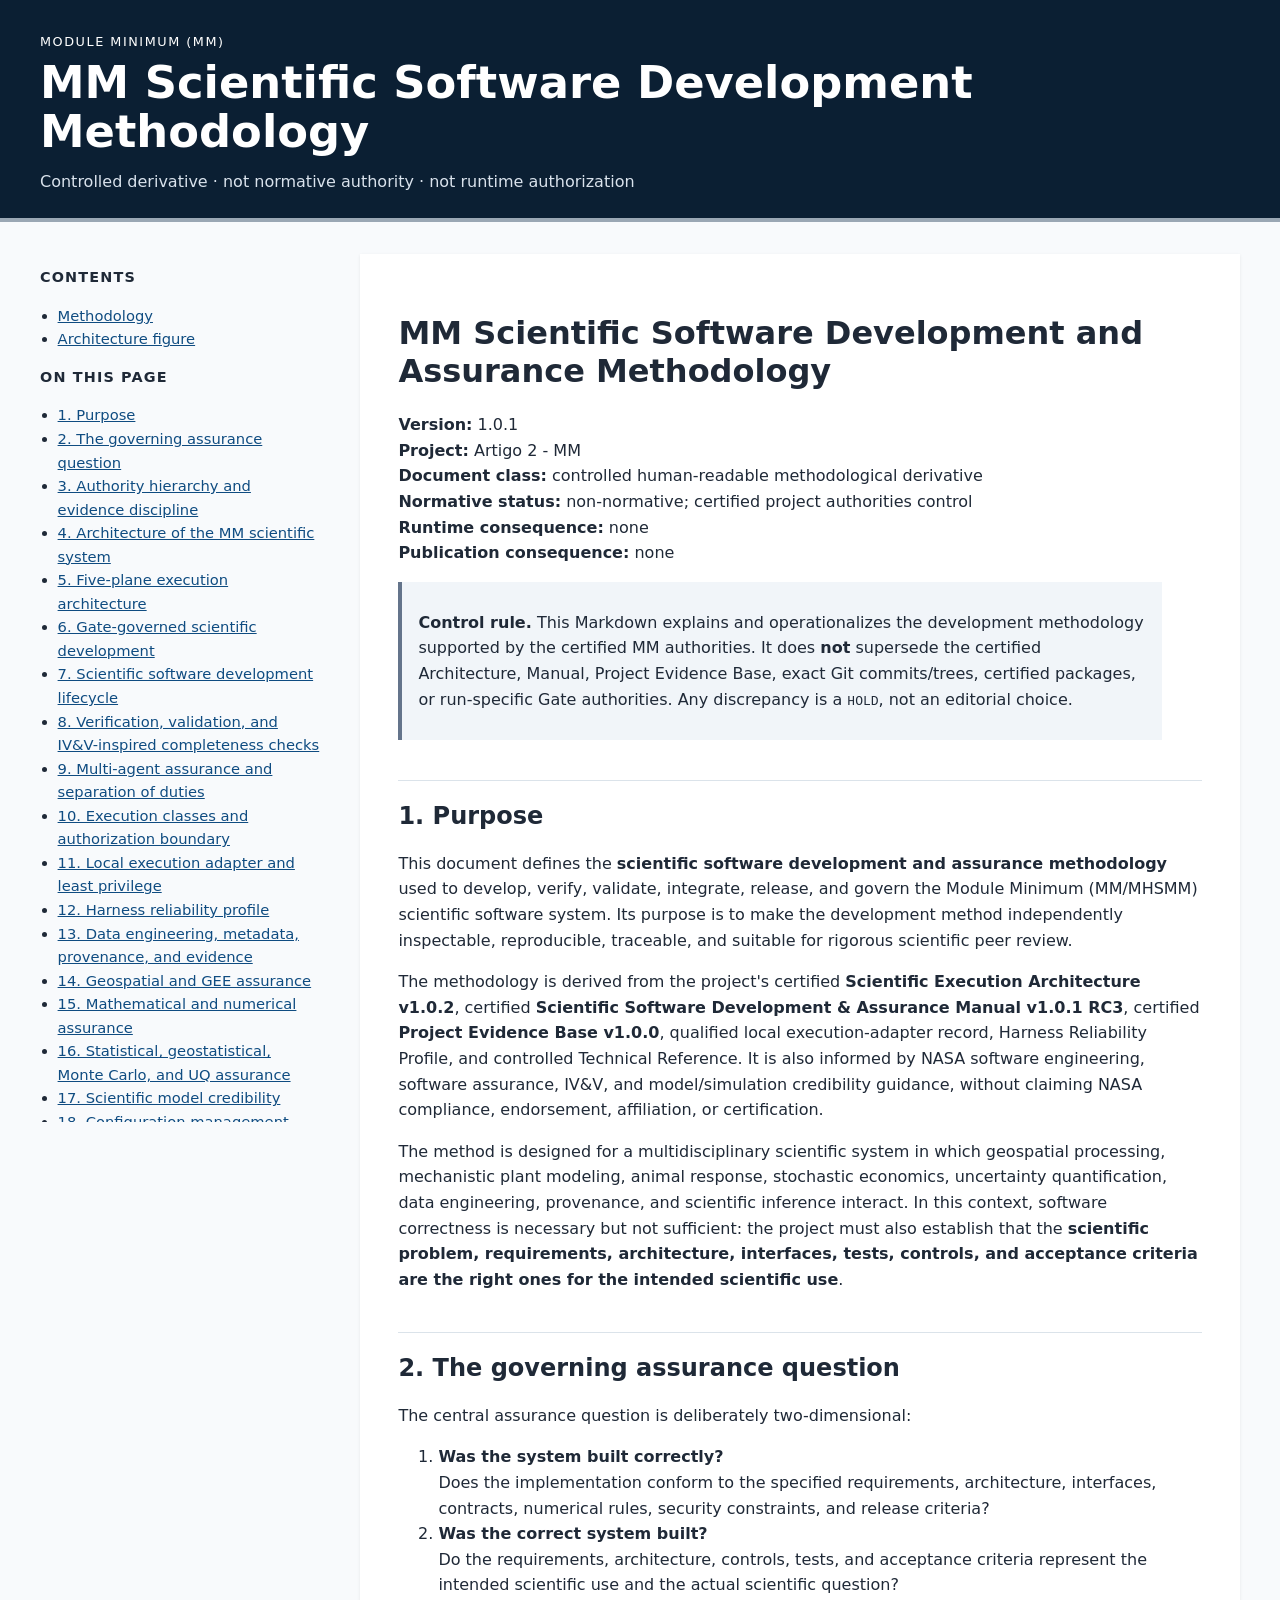
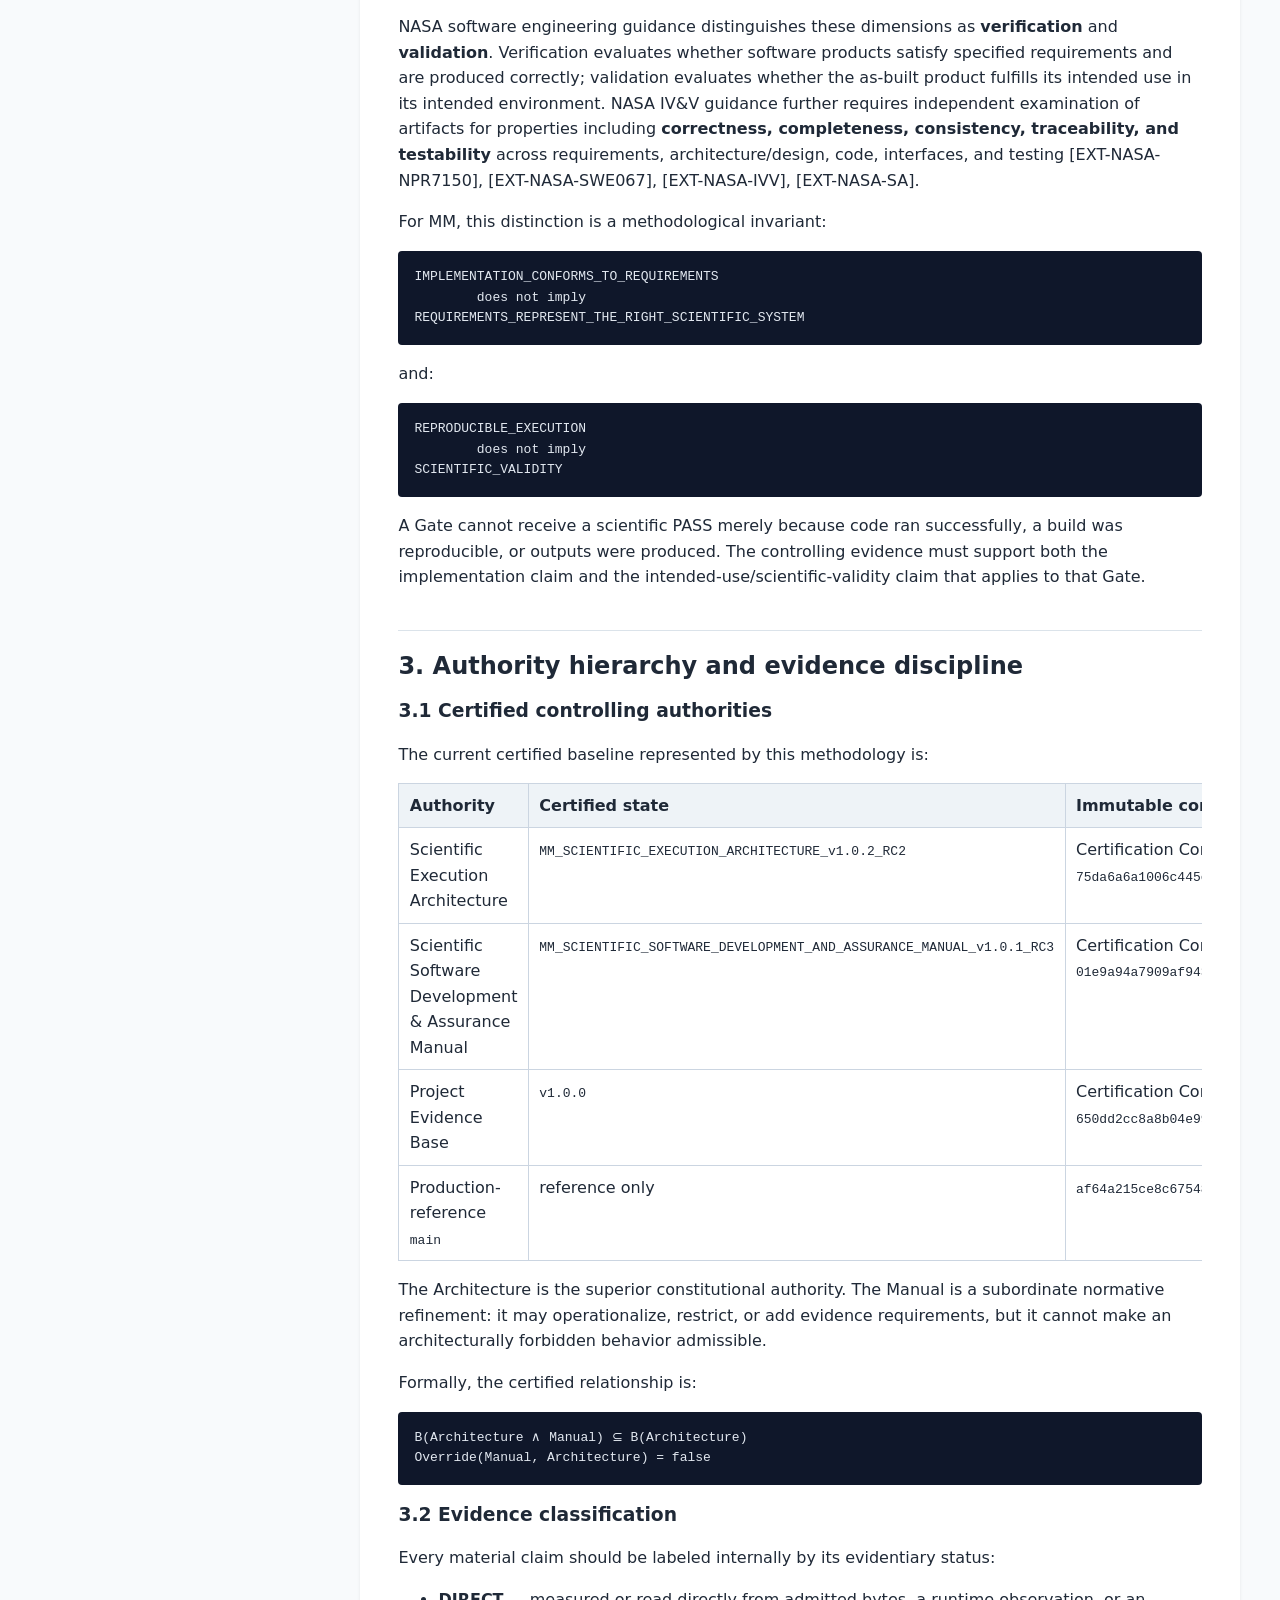
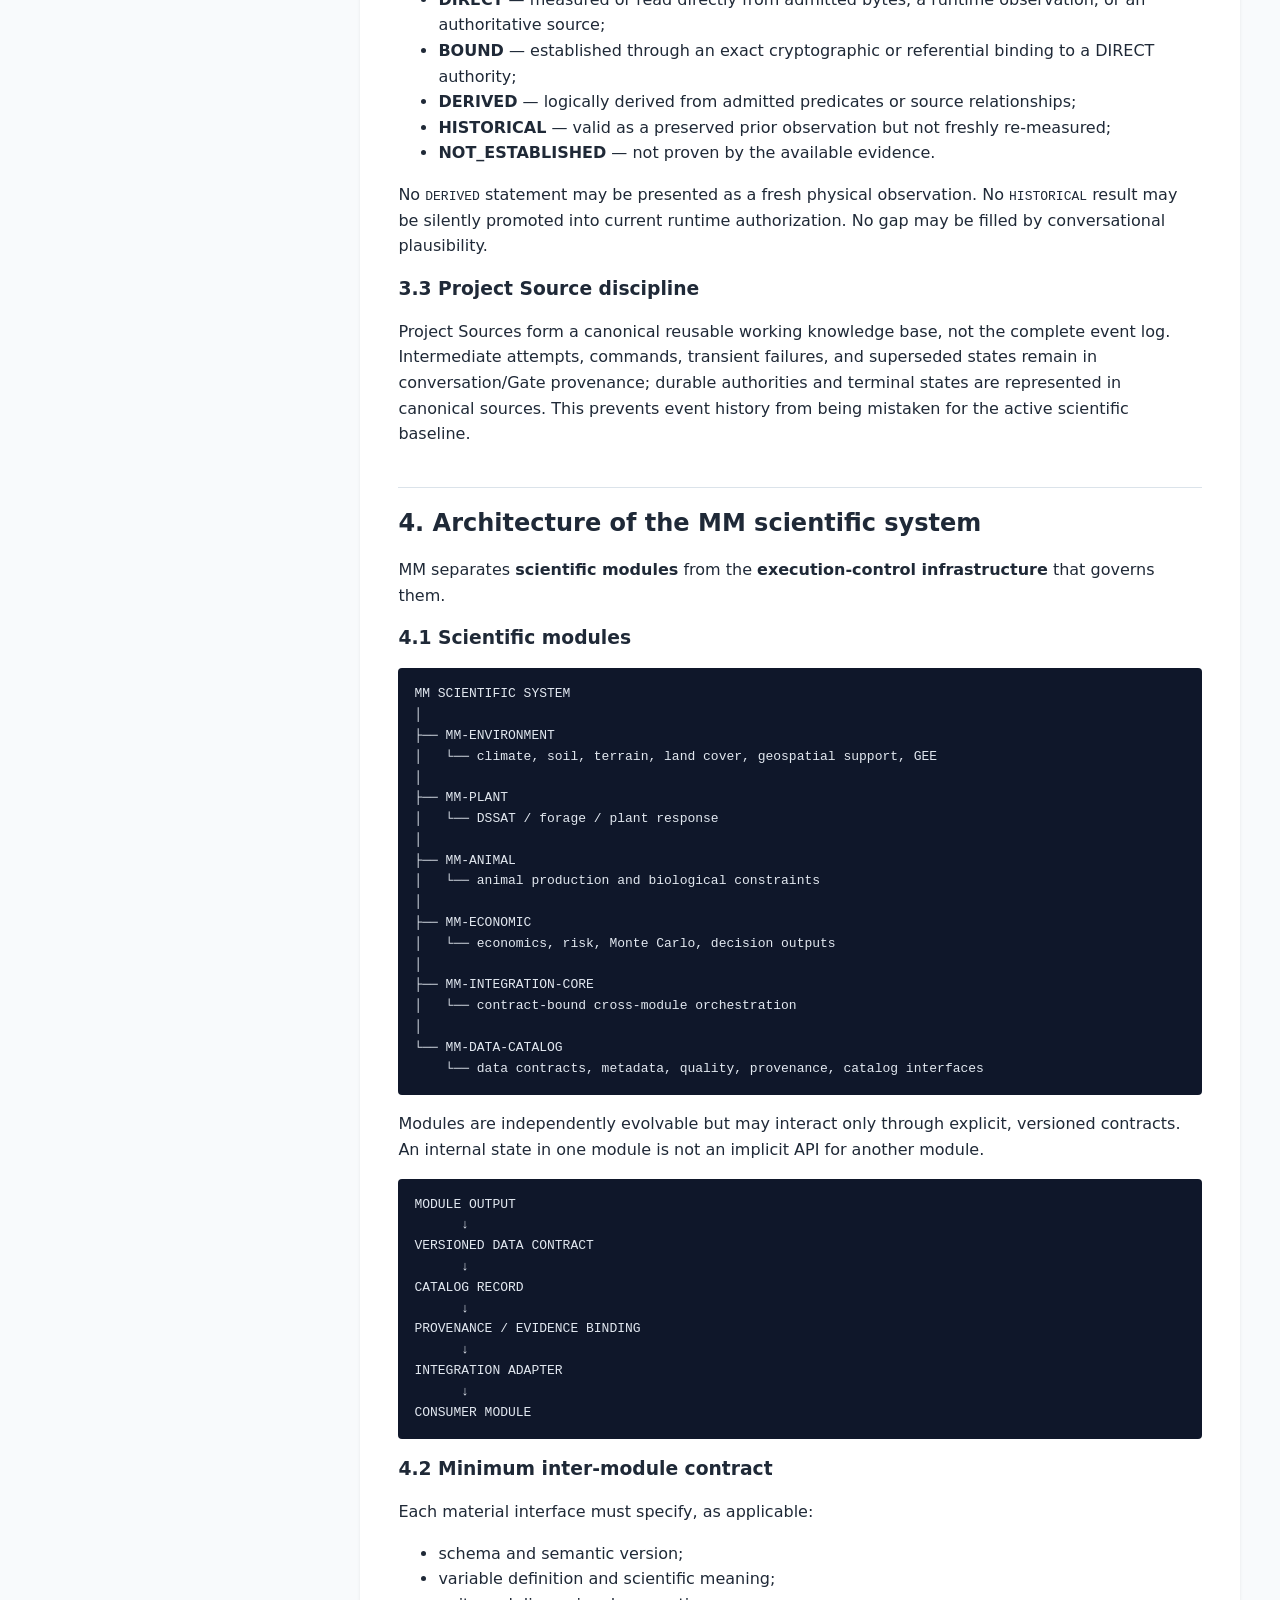
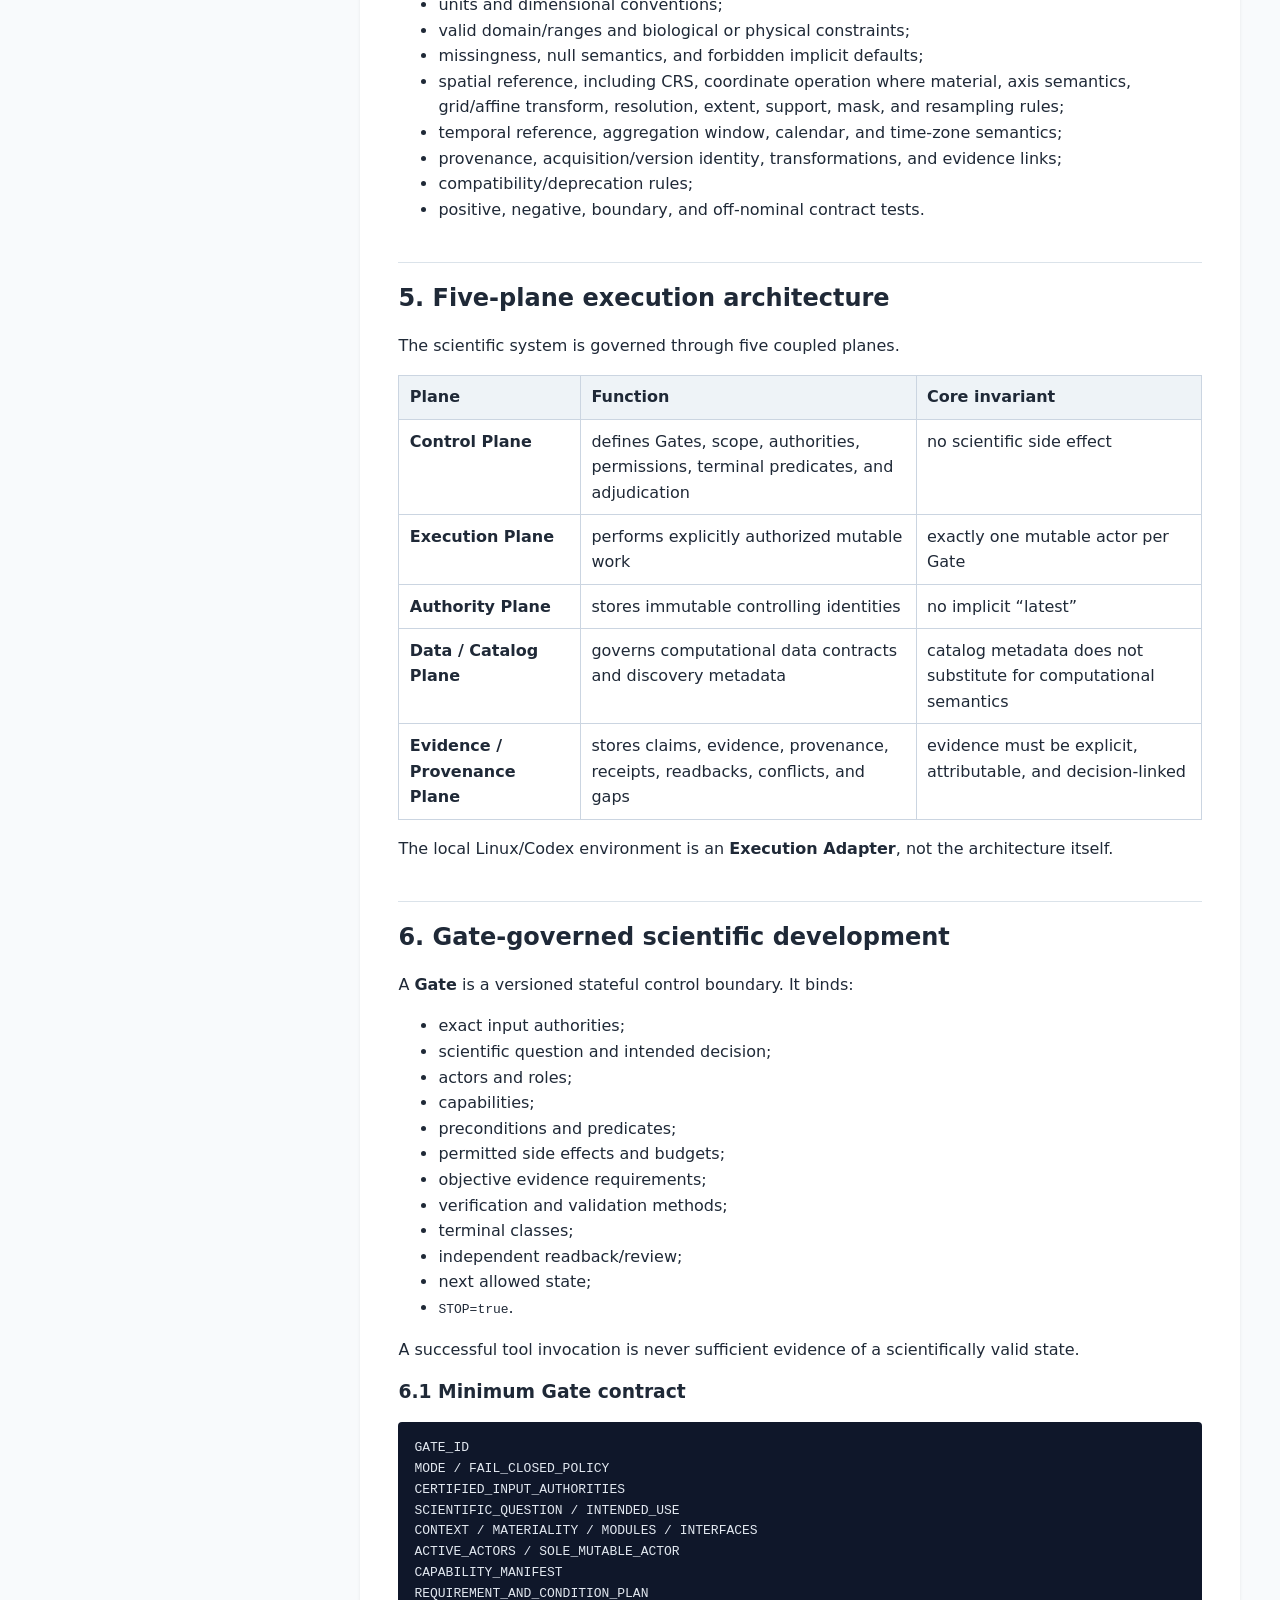
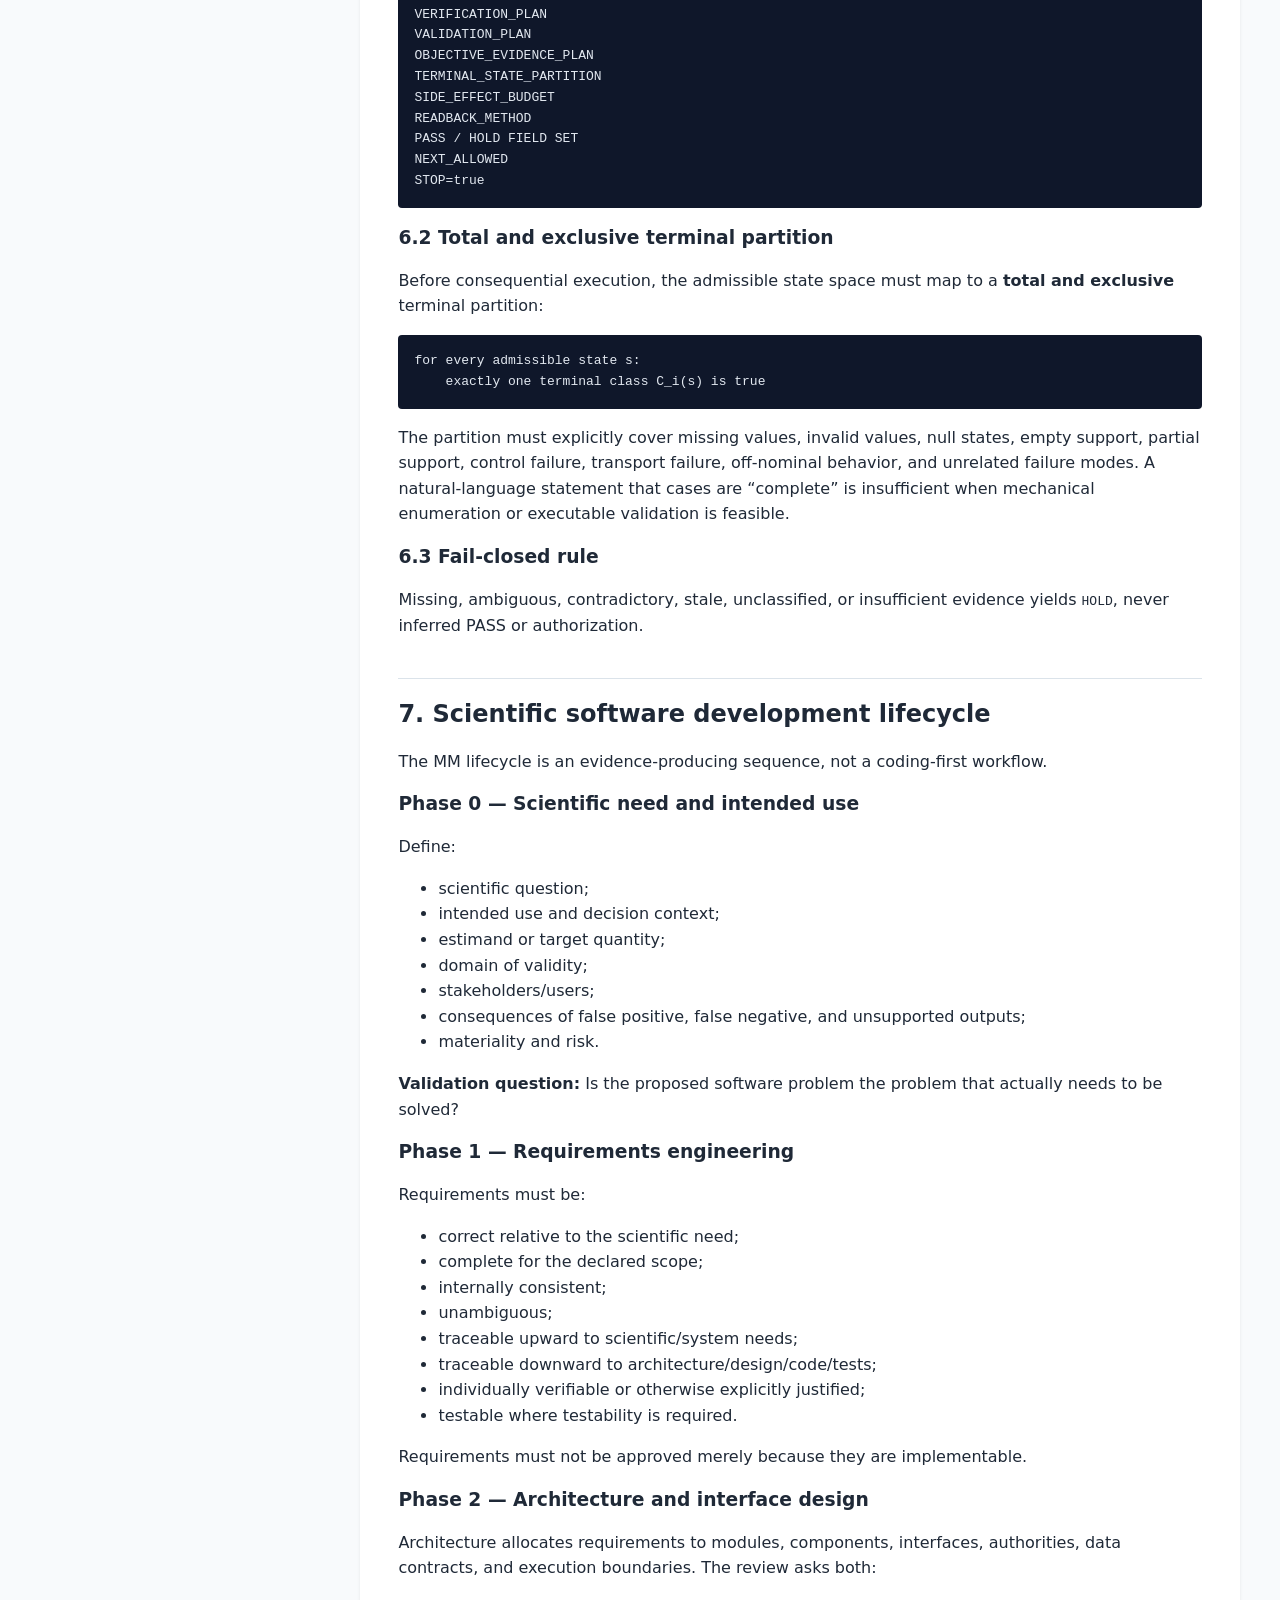
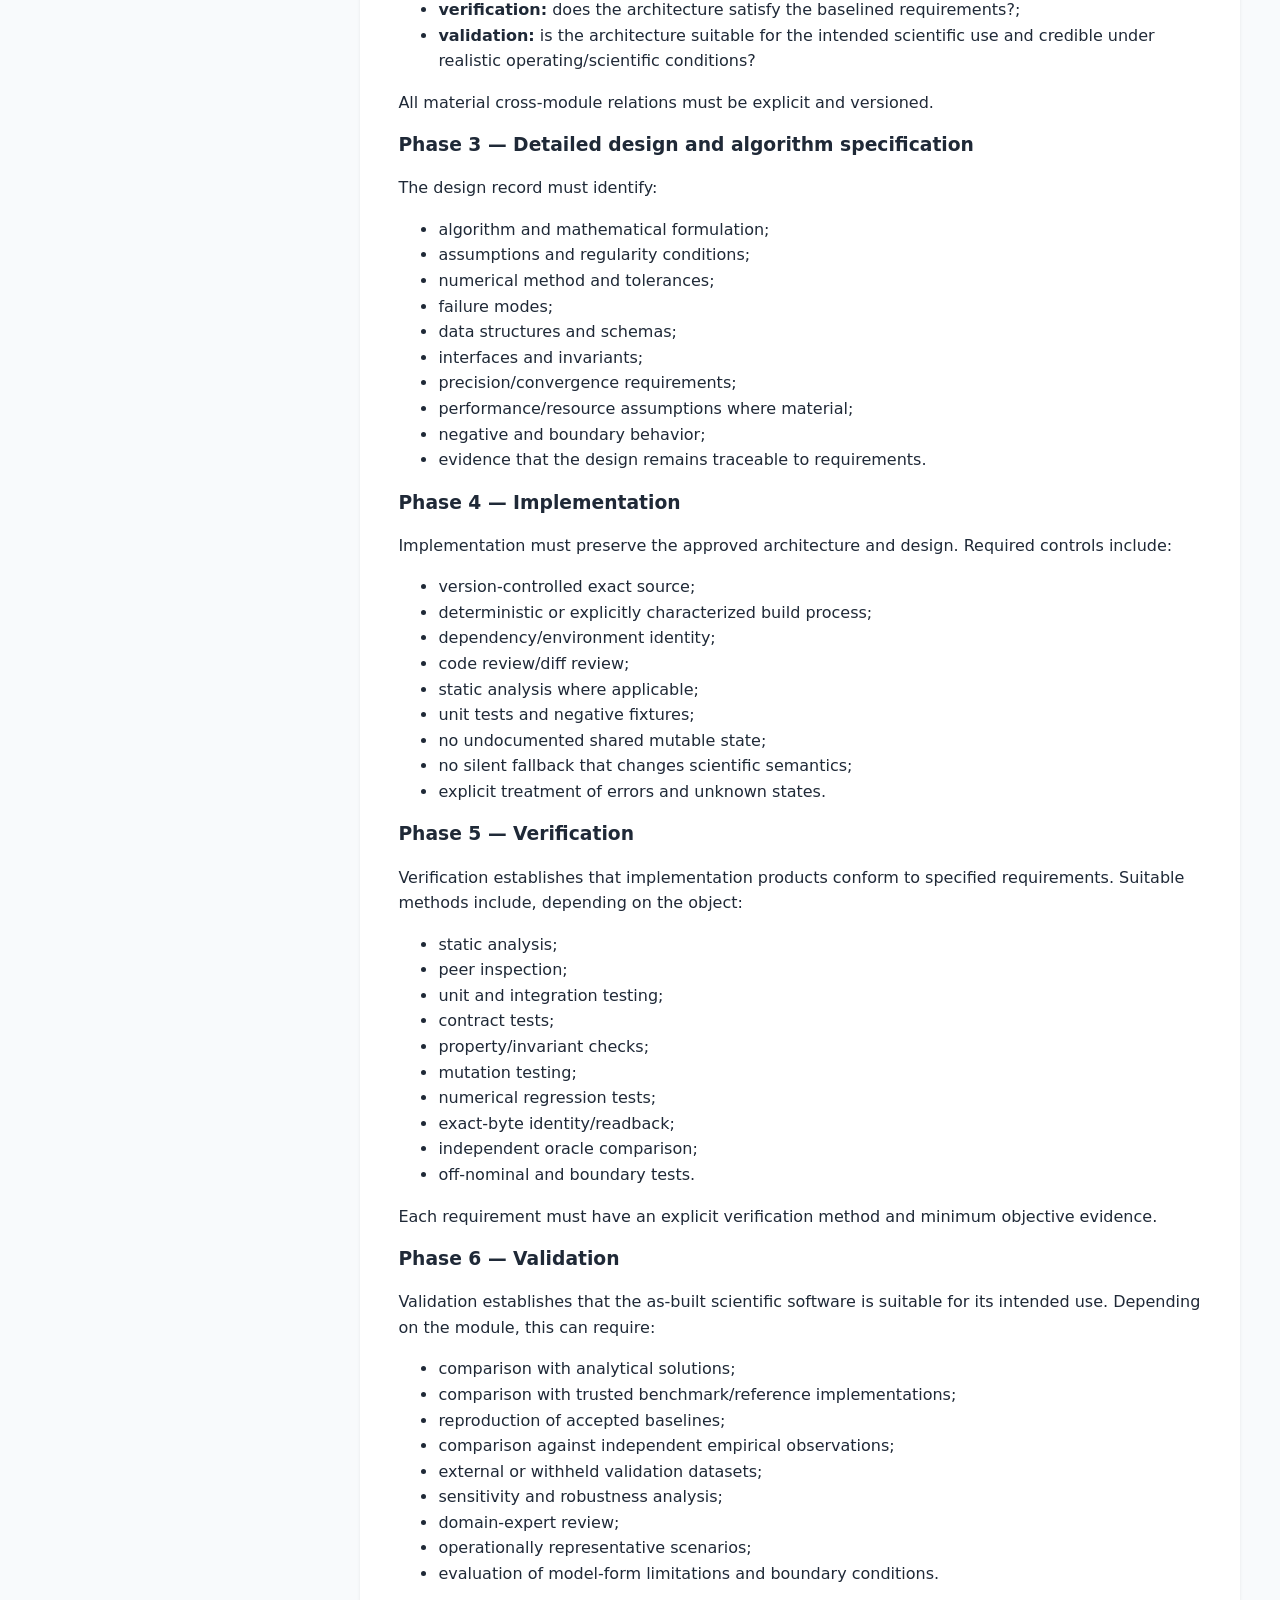
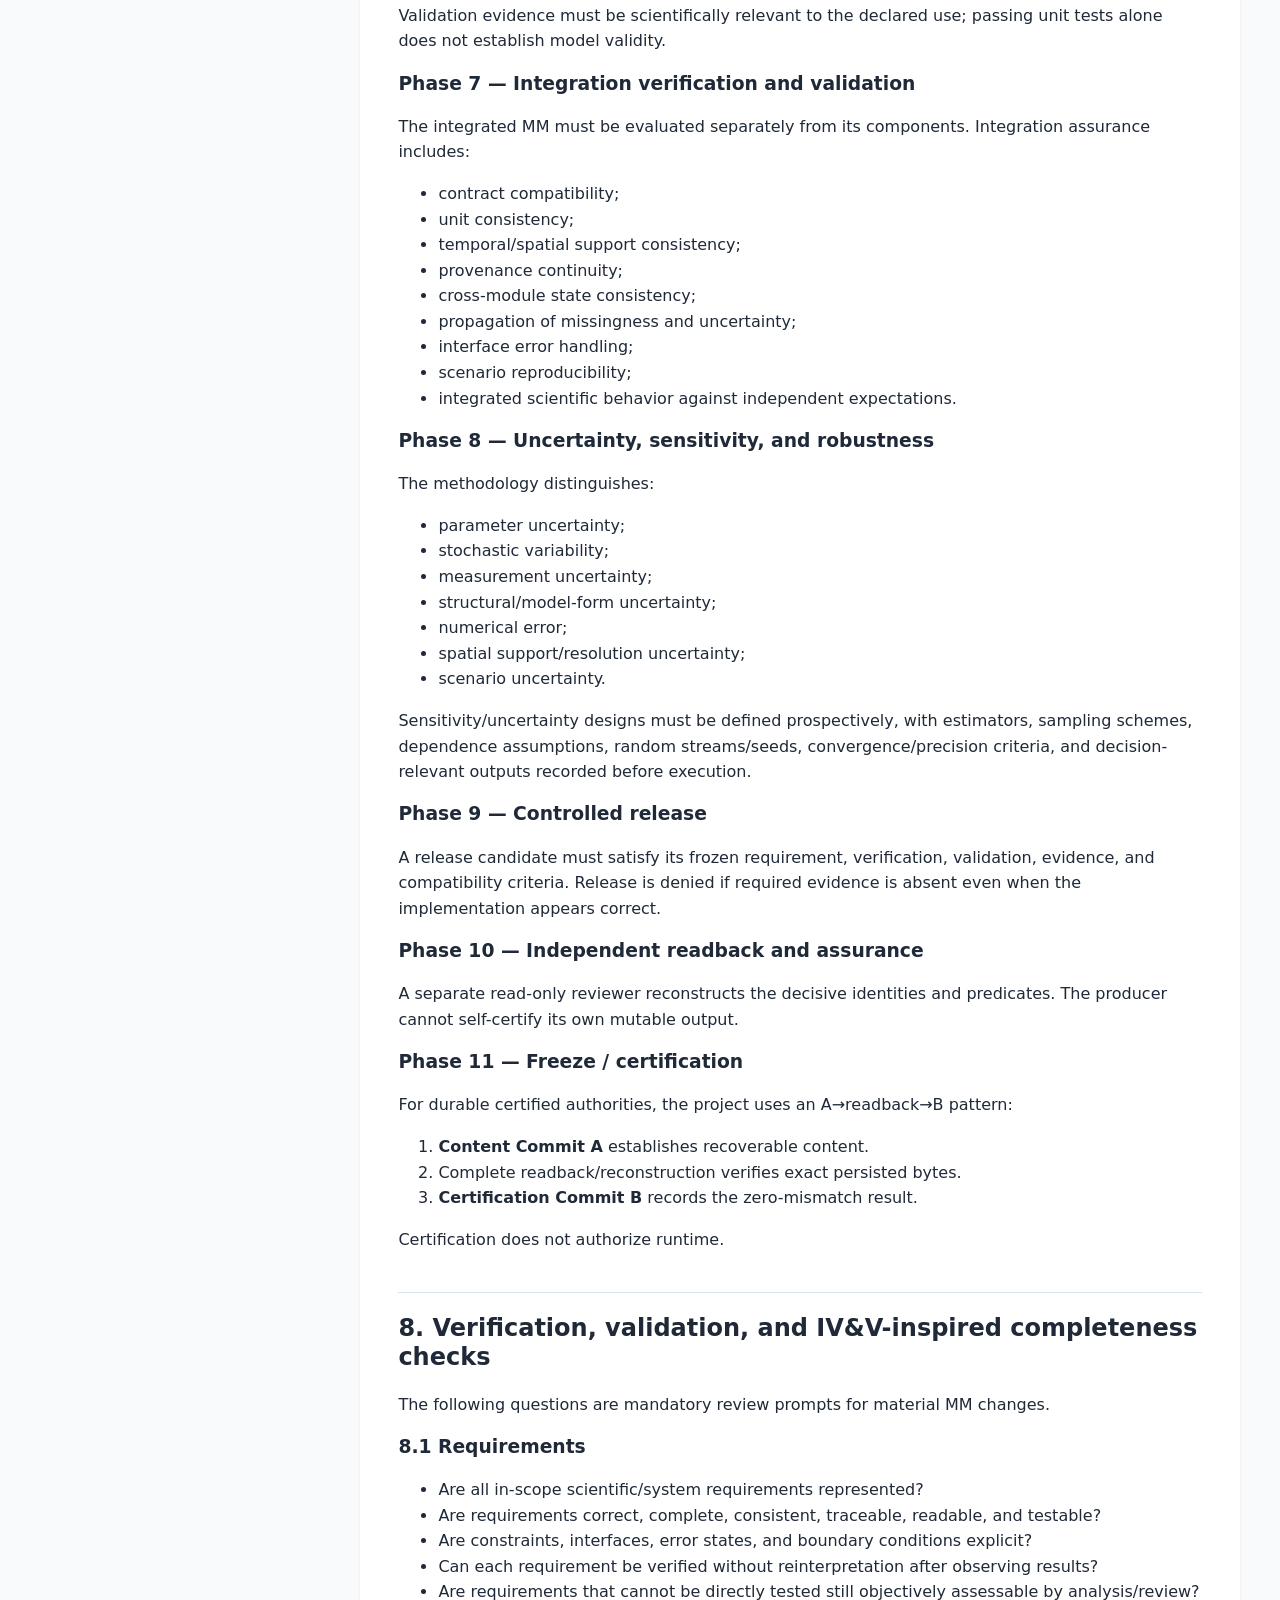
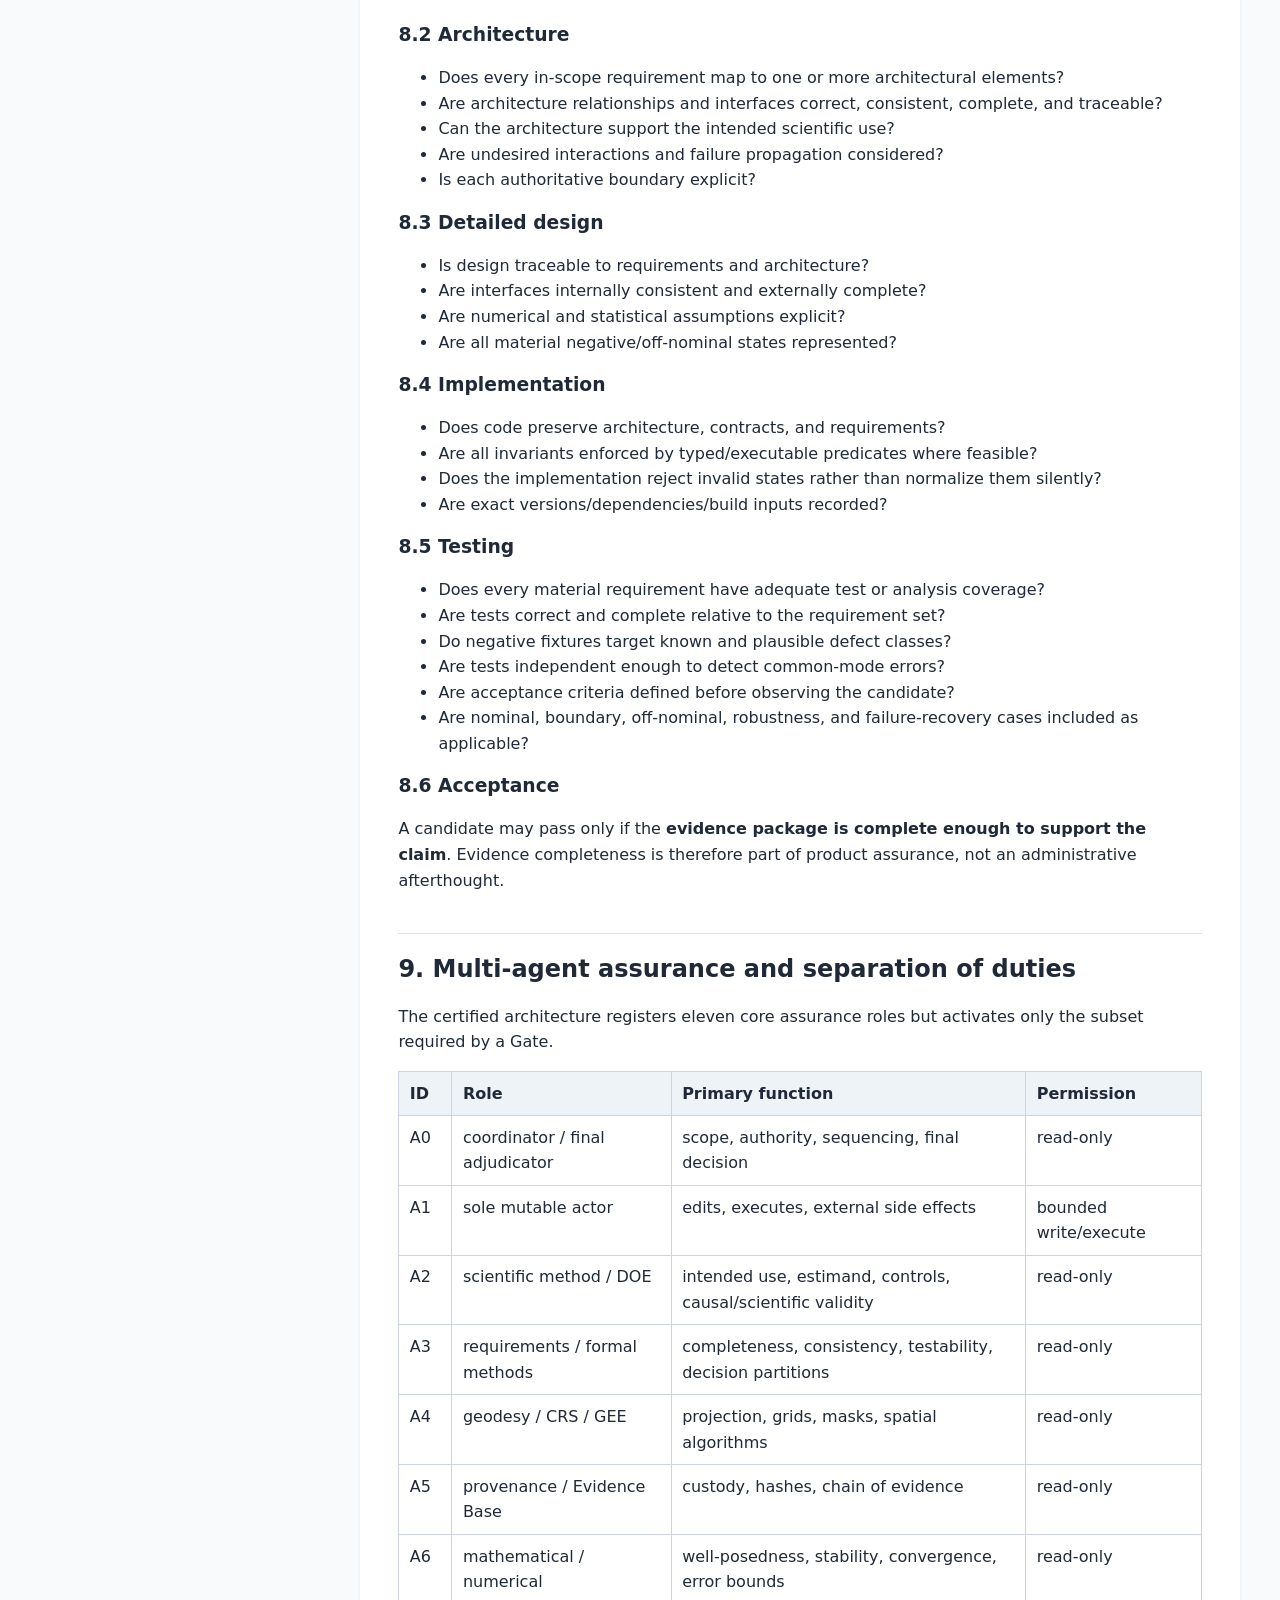
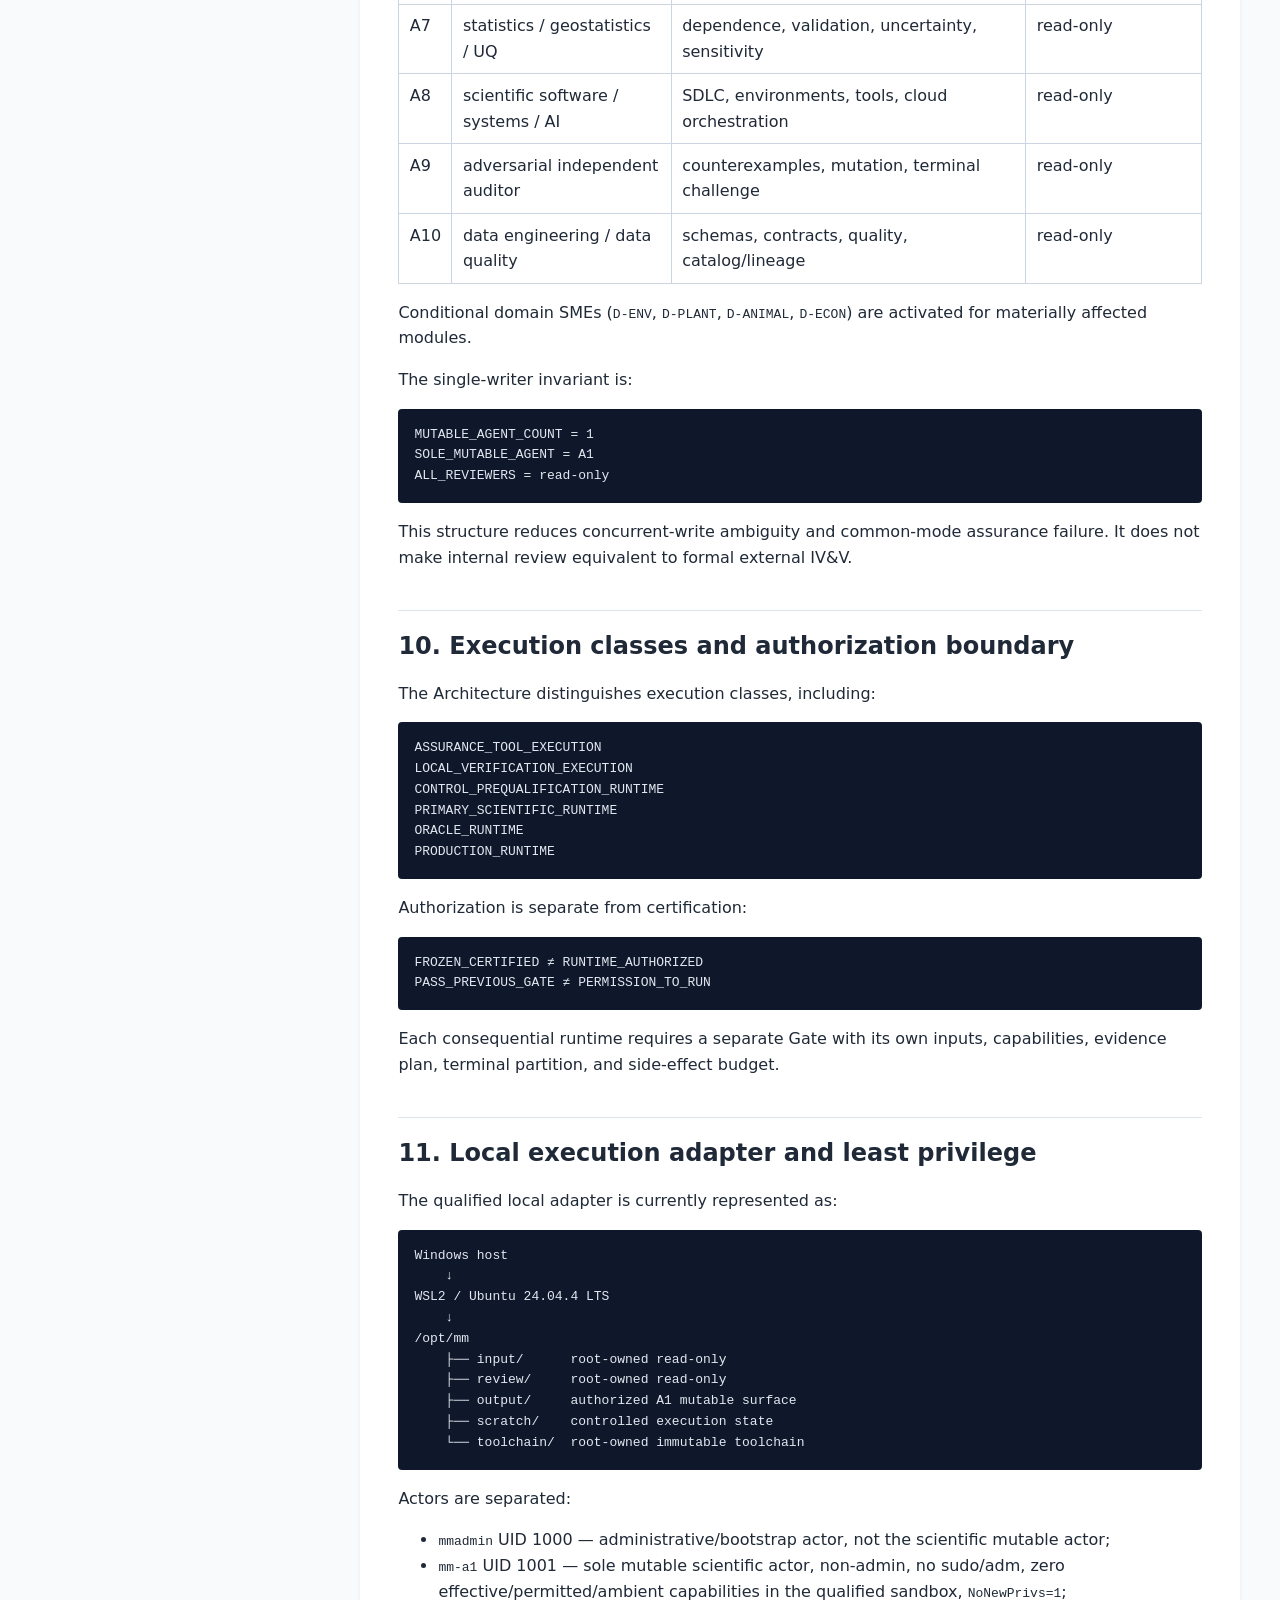
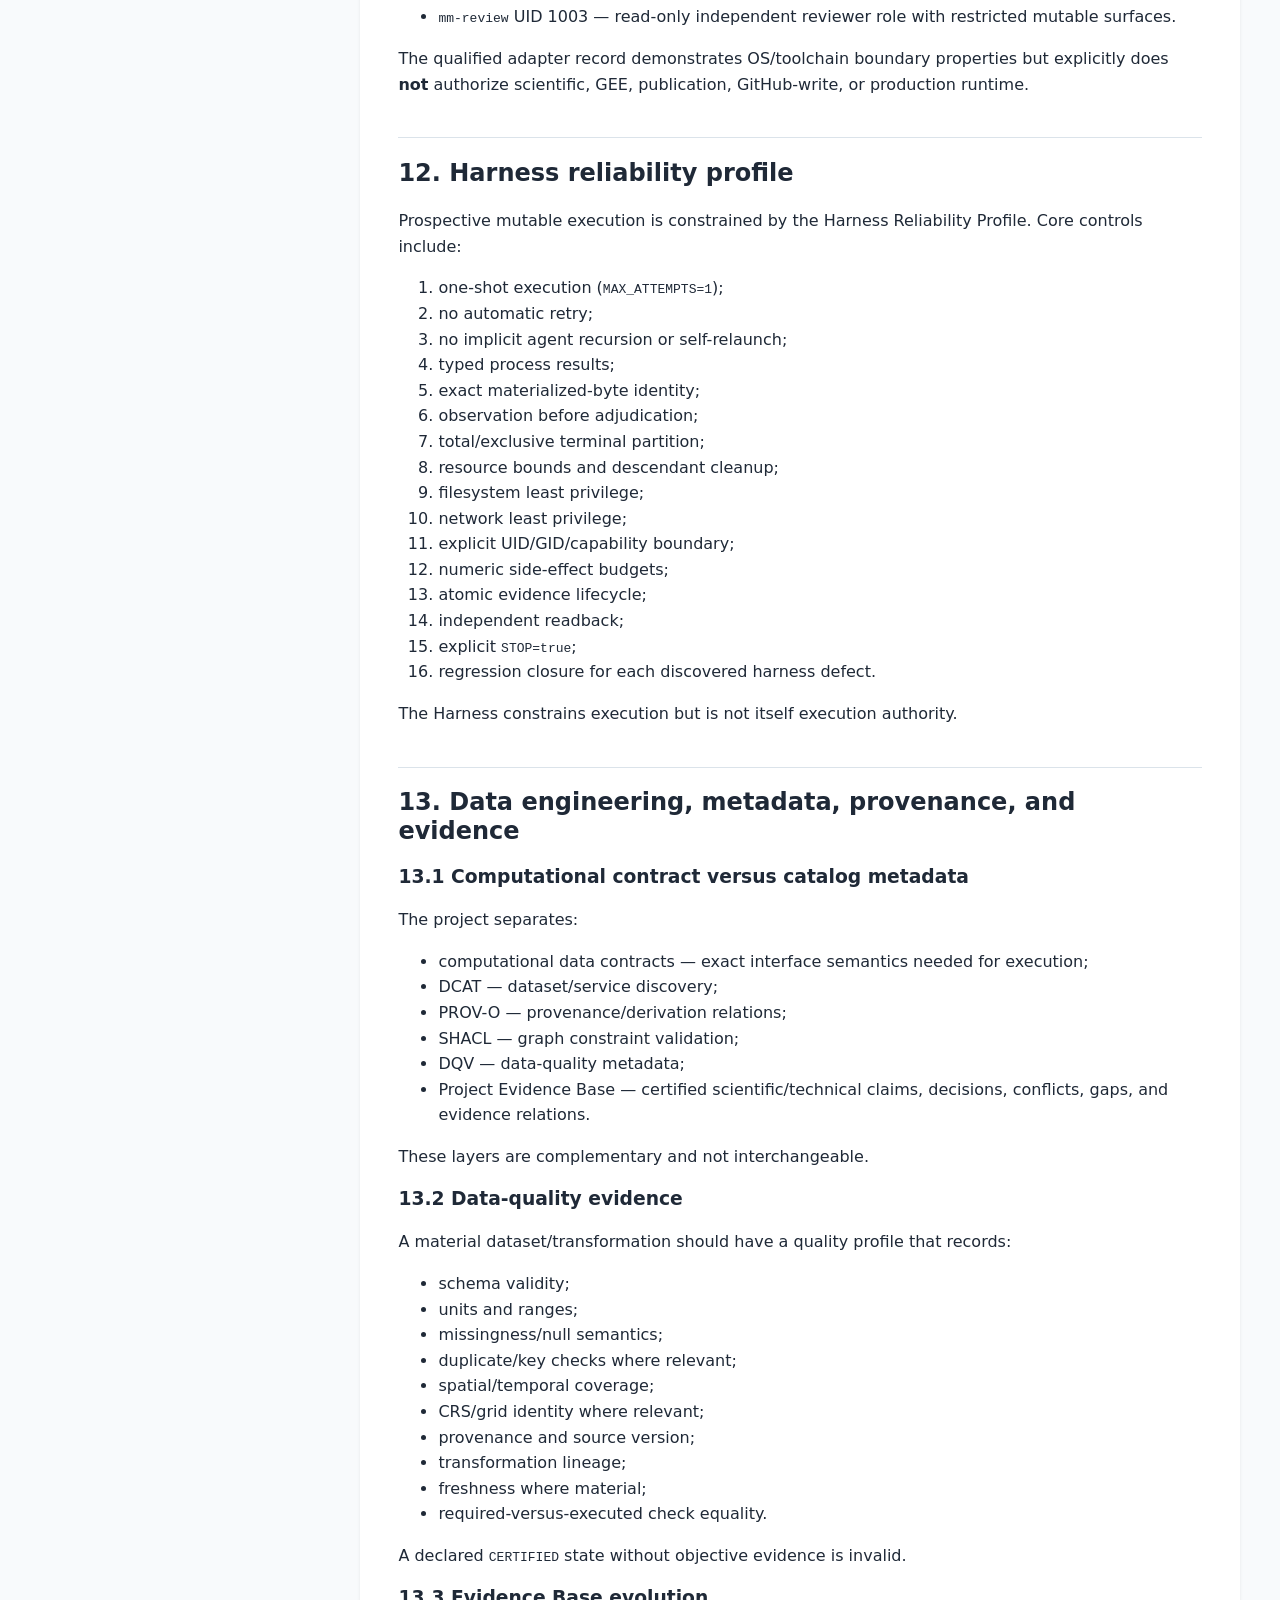
==== commit edc348a9: "docs: publish independently reviewed MM architecture figure v1.0.2" ====
--- a/index.html
+++ b/index.html
@@ -19,7 +19,7 @@
   <div class="layout wrap">
     <nav class="site-nav" aria-label="Primary navigation">
       <h2>Contents</h2>
-      <ul><li><a href="index.html">Methodology</a></li></ul>
+      <ul><li><a href="index.html">Methodology</a></li><li><a href="architecture-figure.html">Architecture figure</a></li></ul>
       
       <h2>On this page</h2>
       <ul><li><a href="#1-purpose">1. Purpose</a></li><li><a href="#2-the-governing-assurance-question">2. The governing assurance question</a></li><li><a href="#3-authority-hierarchy-and-evidence-discipline">3. Authority hierarchy and evidence discipline</a></li><li><a href="#4-architecture-of-the-mm-scientific-system">4. Architecture of the MM scientific system</a></li><li><a href="#5-five-plane-execution-architecture">5. Five-plane execution architecture</a></li><li><a href="#6-gate-governed-scientific-development">6. Gate-governed scientific development</a></li><li><a href="#7-scientific-software-development-lifecycle">7. Scientific software development lifecycle</a></li><li><a href="#8-verification-validation-and-ivv-inspired-completeness-checks">8. Verification, validation, and IV&V-inspired completeness checks</a></li><li><a href="#9-multi-agent-assurance-and-separation-of-duties">9. Multi-agent assurance and separation of duties</a></li><li><a href="#10-execution-classes-and-authorization-boundary">10. Execution classes and authorization boundary</a></li><li><a href="#11-local-execution-adapter-and-least-privilege">11. Local execution adapter and least privilege</a></li><li><a href="#12-harness-reliability-profile">12. Harness reliability profile</a></li><li><a href="#13-data-engineering-metadata-provenance-and-evidence">13. Data engineering, metadata, provenance, and evidence</a></li><li><a href="#14-geospatial-and-gee-assurance">14. Geospatial and GEE assurance</a></li><li><a href="#15-mathematical-and-numerical-assurance">15. Mathematical and numerical assurance</a></li><li><a href="#16-statistical-geostatistical-monte-carlo-and-uq-assurance">16. Statistical, geostatistical, Monte Carlo, and UQ assurance</a></li><li><a href="#17-scientific-model-credibility">17. Scientific model credibility</a></li><li><a href="#18-configuration-management-deterministic-packaging-and-exact-byte-authority">18. Configuration management, deterministic packaging, and exact-byte authority</a></li><li><a href="#19-independent-review-mutation-testing-and-adversarial-assurance">19. Independent review, mutation testing, and adversarial assurance</a></li><li><a href="#20-agent-control-execution-plane-implementation-roadmap">20. Agent Control / Execution Plane implementation roadmap</a></li><li><a href="#21-development-change-acceptance-matrix">21. Development-change acceptance matrix</a></li><li><a href="#22-claim-discipline-for-scientific-publications">22. Claim discipline for scientific publications</a></li><li><a href="#23-publication-facing-reproducibility-profile">23. Publication-facing reproducibility profile</a></li><li><a href="#24-two-article-role-of-this-methodology">24. Two-article role of this methodology</a></li><li><a href="#25-resumption-of-scientific-development">25. Resumption of scientific development</a></li><li><a href="#26-known-limitations-and-unresolved-states">26. Known limitations and unresolved states</a></li><li><a href="#27-methodology-document-acceptance-criteria">27. Methodology document acceptance criteria</a></li><li><a href="#28-mkdocs-implementation-profile">28. MkDocs implementation profile</a></li><li><a href="#29-operating-checklist-for-future-mm-development-gates">29. Operating checklist for future MM development Gates</a></li><li><a href="#30-references-and-source-authority">30. References and source authority</a></li><li><a href="#terminal-document-state">Terminal document state</a></li></ul>
--- a/assets/mm.css
+++ b/assets/mm.css
@@ -23,3 +23,11 @@
 .site-footer { border-top: 1px solid #cbd5e1; padding: 1.25rem 0 2rem; font-size: .9rem; color: #475569; }
 @media (max-width: 820px) { .layout { grid-template-columns: 1fr; } .site-nav { position: static; max-height: none; } }
 @media (prefers-color-scheme: dark) { :root { color: #e5e7eb; background: #0f172a; } .content { background: #111827; } .content th { background: #1f2937; } .content blockquote { background: #1f2937; } a { color: #93c5fd; } .site-footer { color: #cbd5e1; } }
+
+.figure-panel { margin: 1.5rem 0; padding: 1rem; border: 1px solid #cbd5e1; background: #fff; }
+.figure-panel img { width: 100%; height: auto; display: block; }
+.figure-caption { margin-top: .8rem; font-size: .92rem; line-height: 1.5; }
+.evidence-grid { display: grid; grid-template-columns: repeat(auto-fit,minmax(220px,1fr)); gap: .75rem; margin: 1rem 0; }
+.evidence-card { border: 1px solid #cbd5e1; padding: .8rem; background: #f8fafc; }
+.publication-boundary { border-left: 4px solid #64748b; padding: .75rem 1rem; background: #f1f5f9; }
+@media (prefers-color-scheme: dark) { .figure-panel, .evidence-card, .publication-boundary { background: #111827; } }
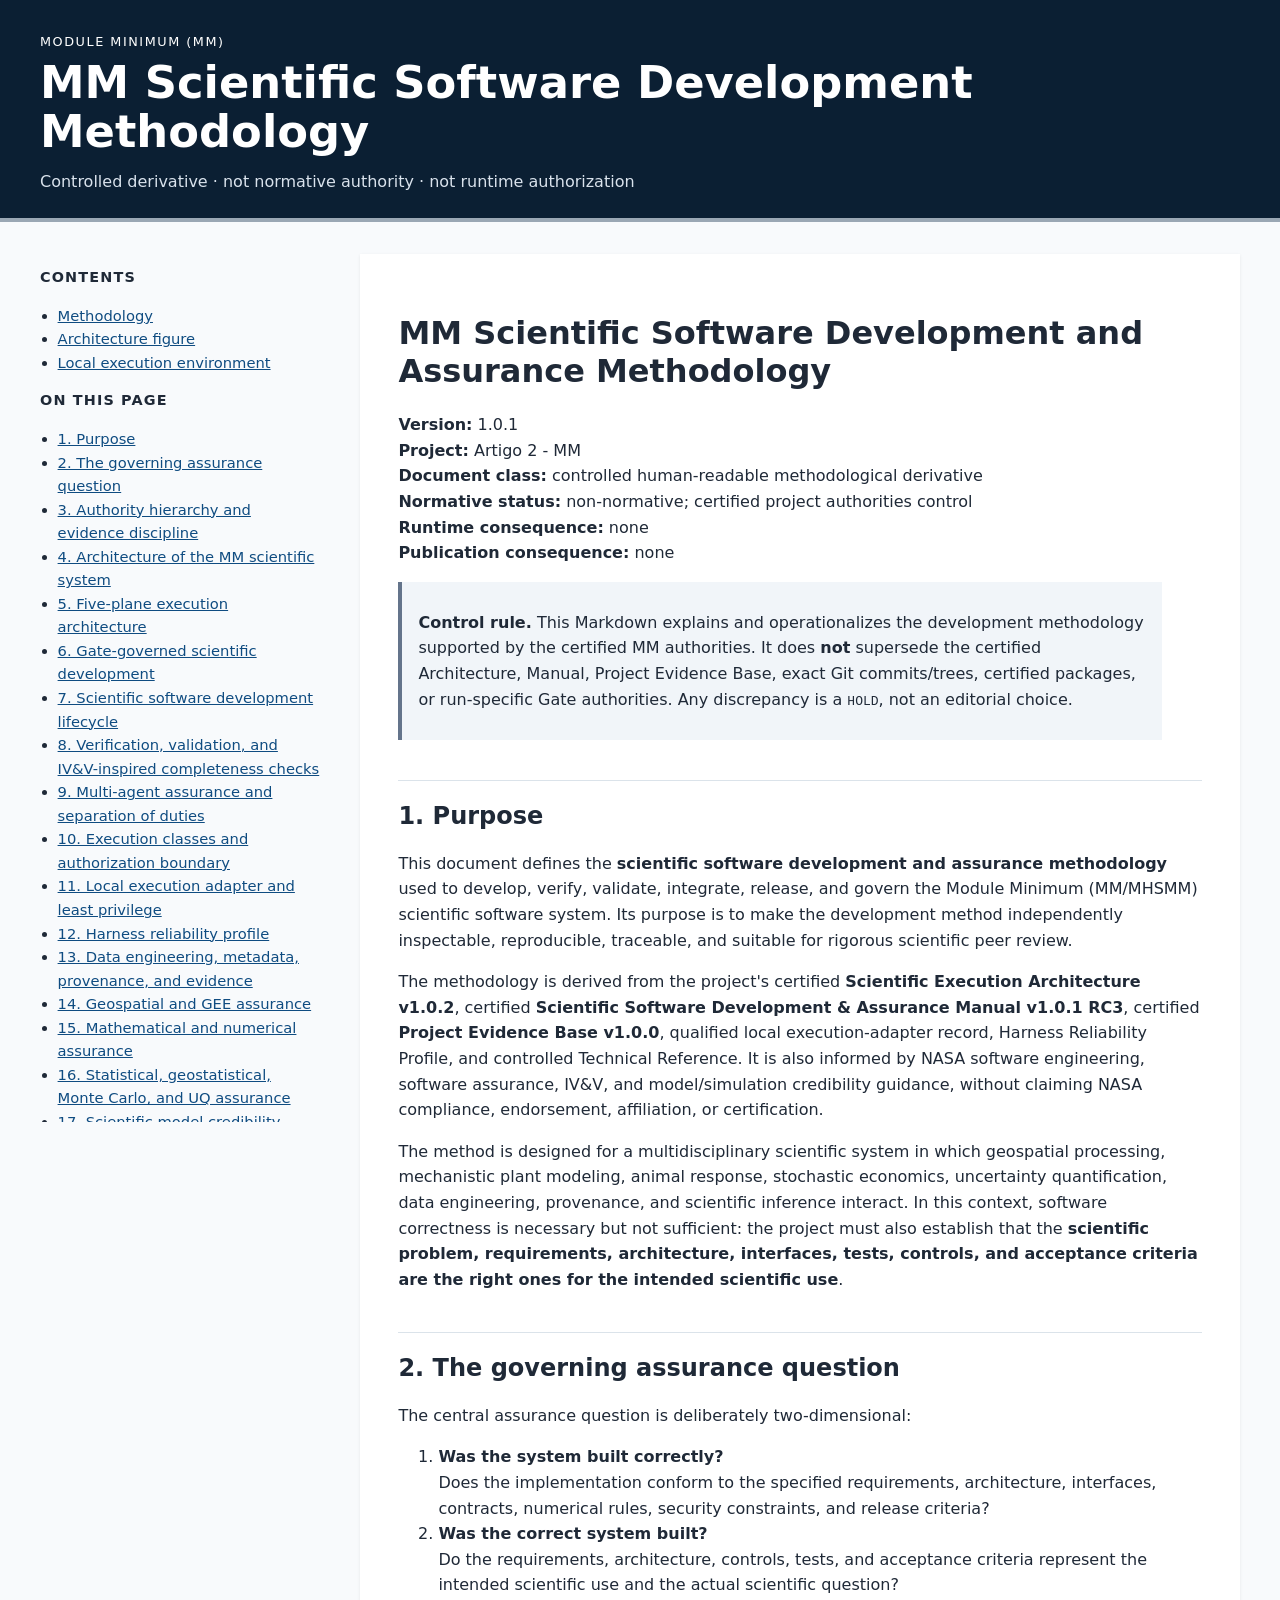
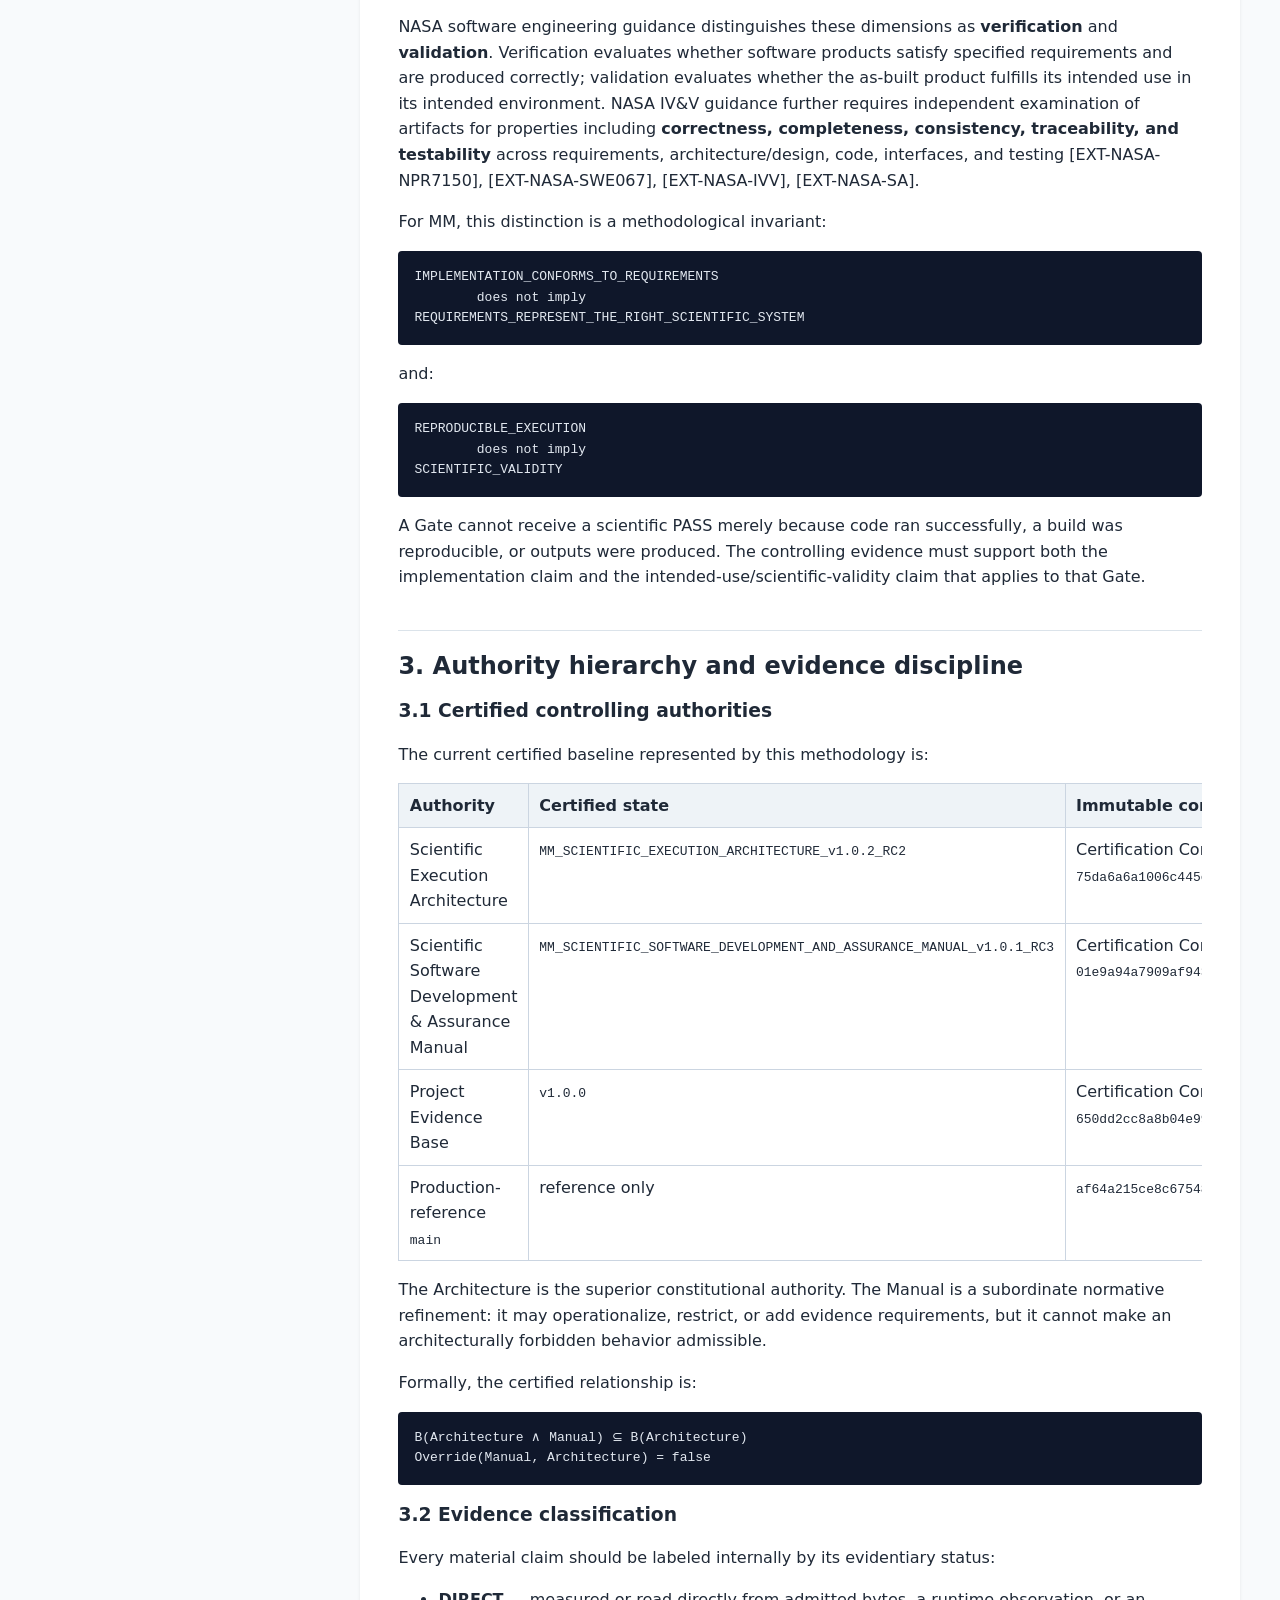
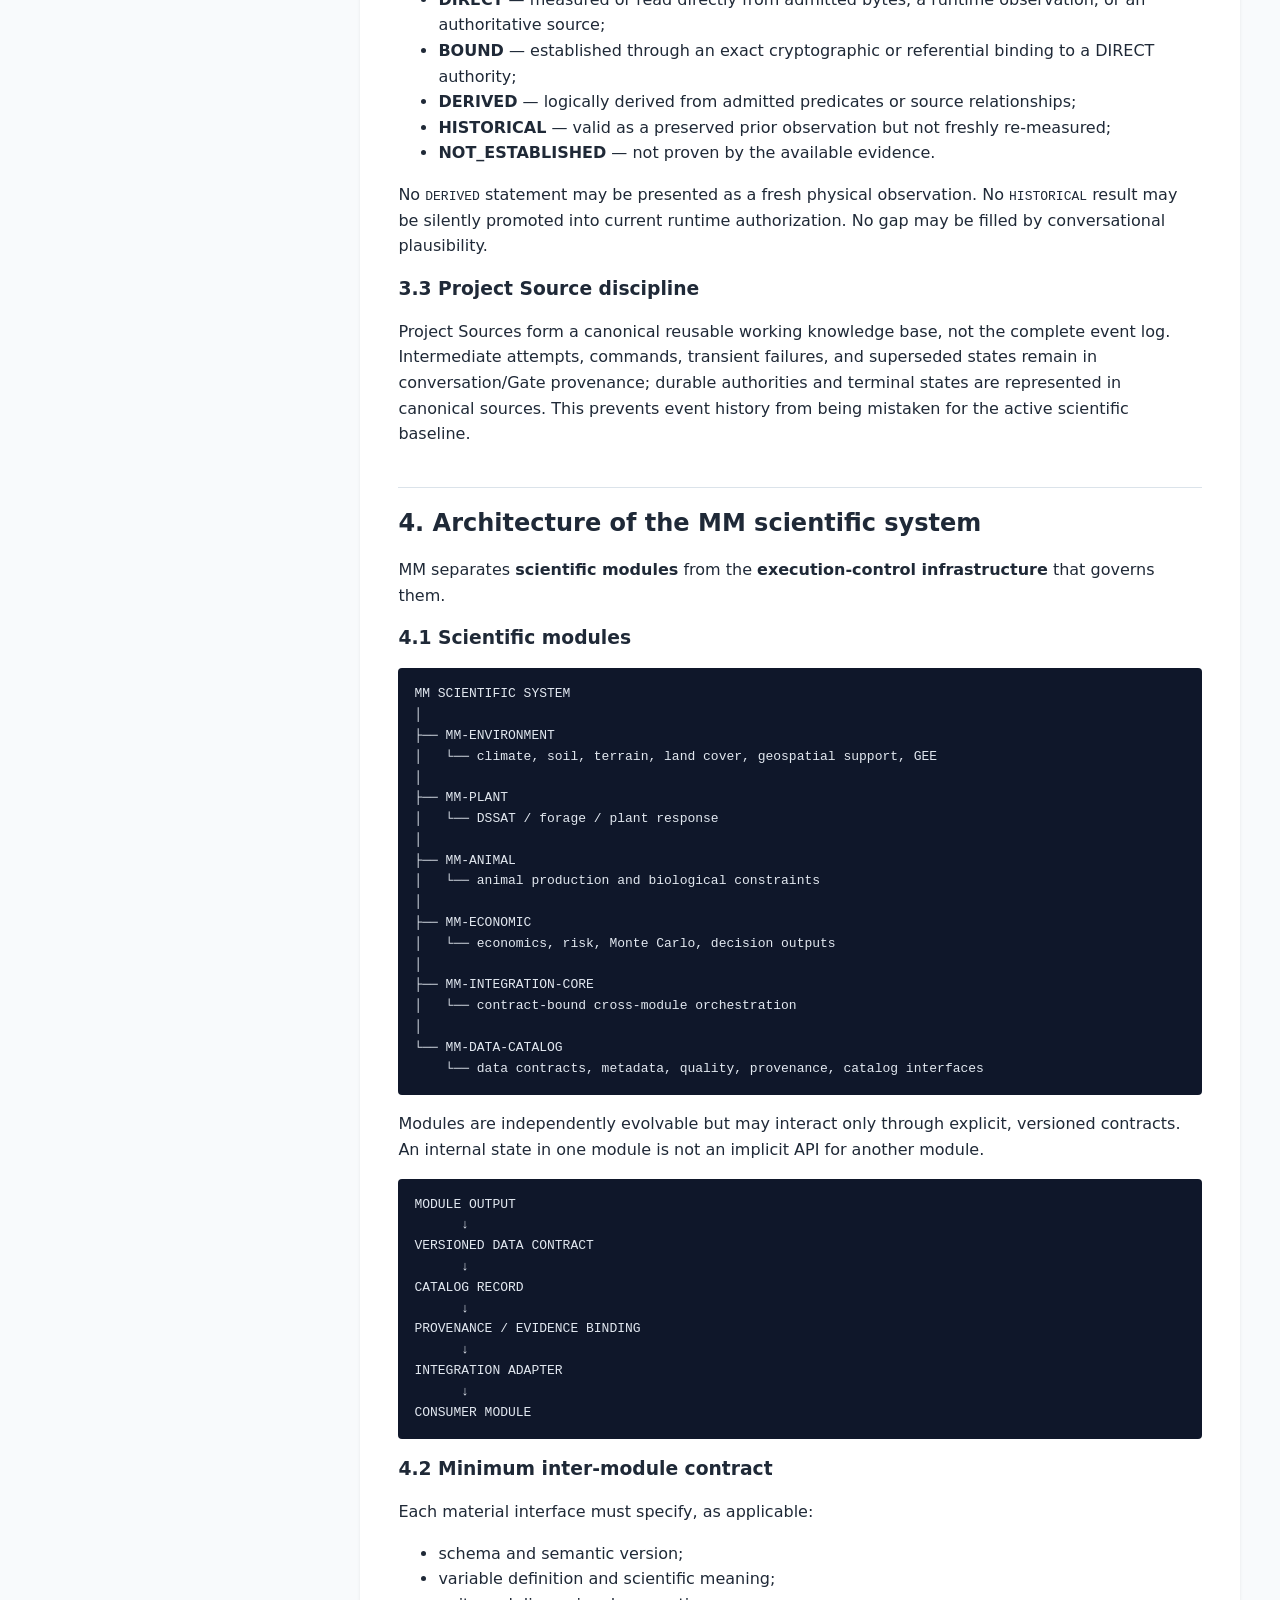
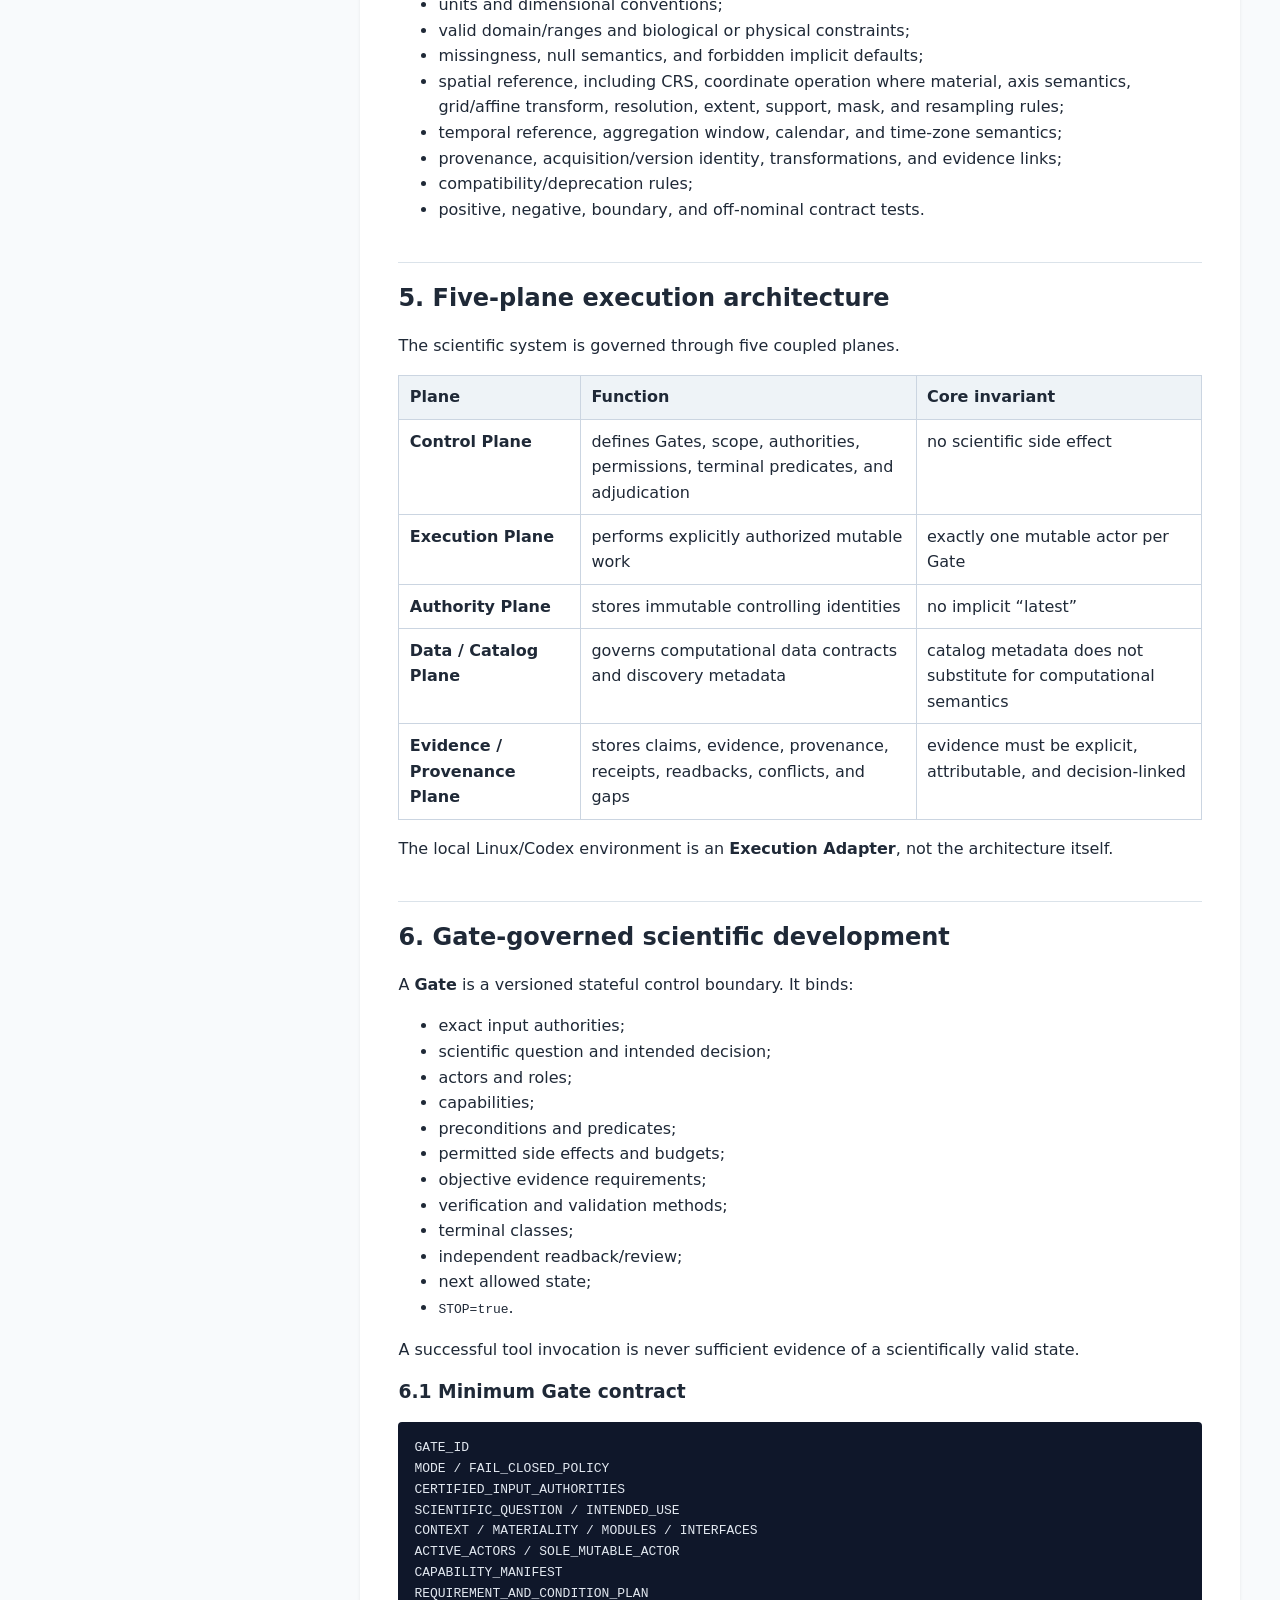
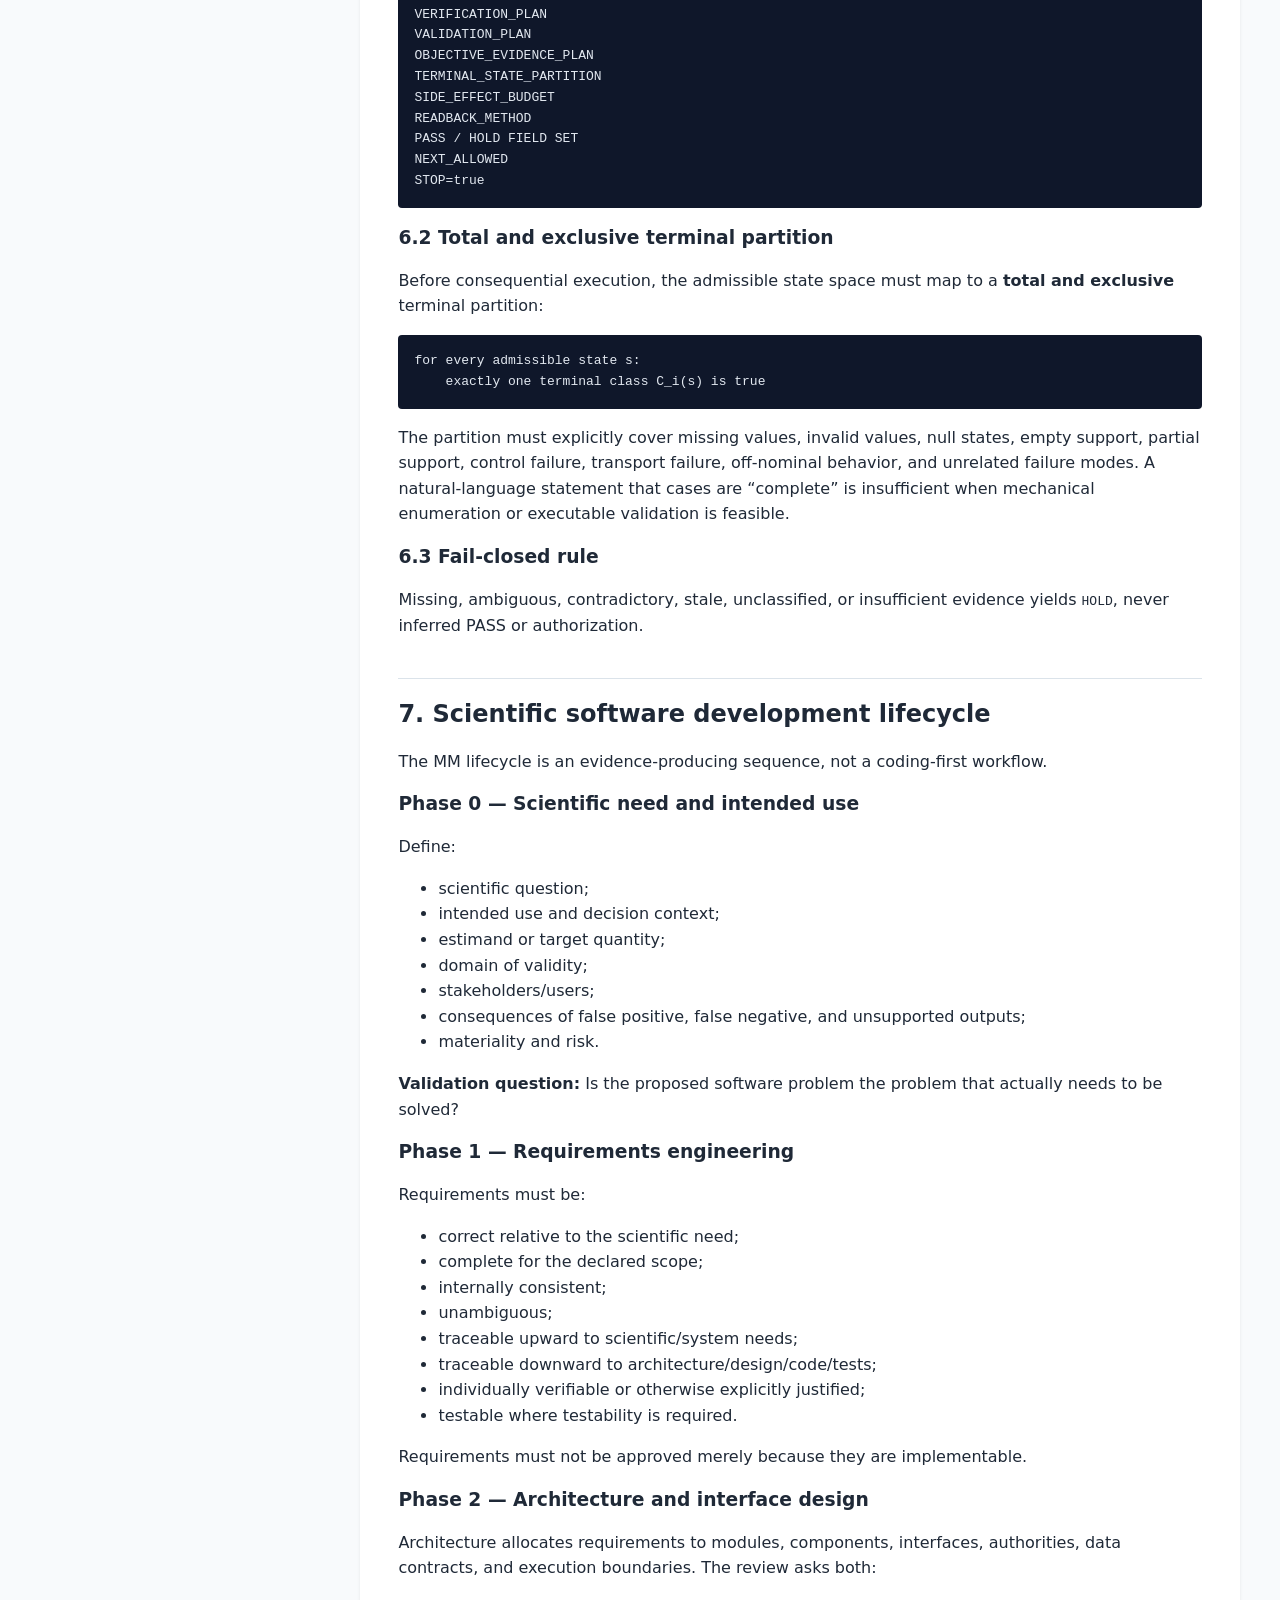
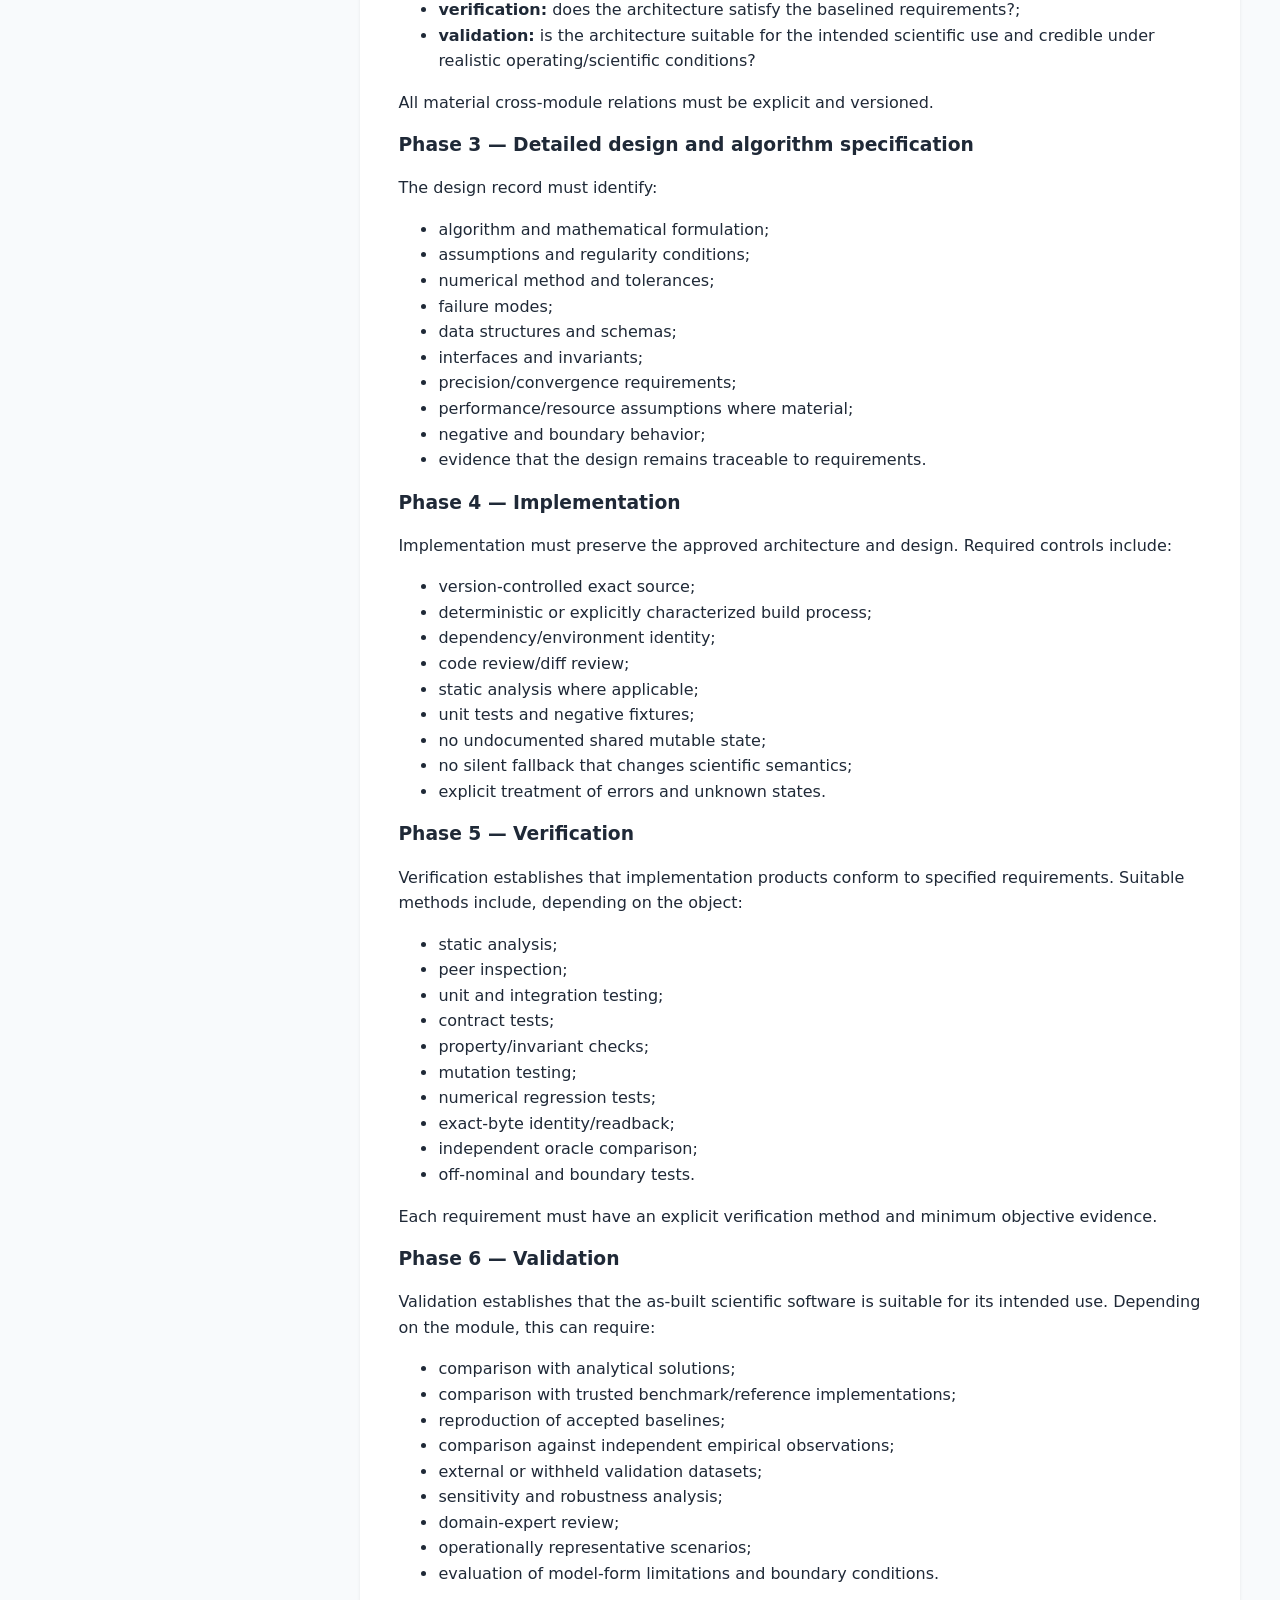
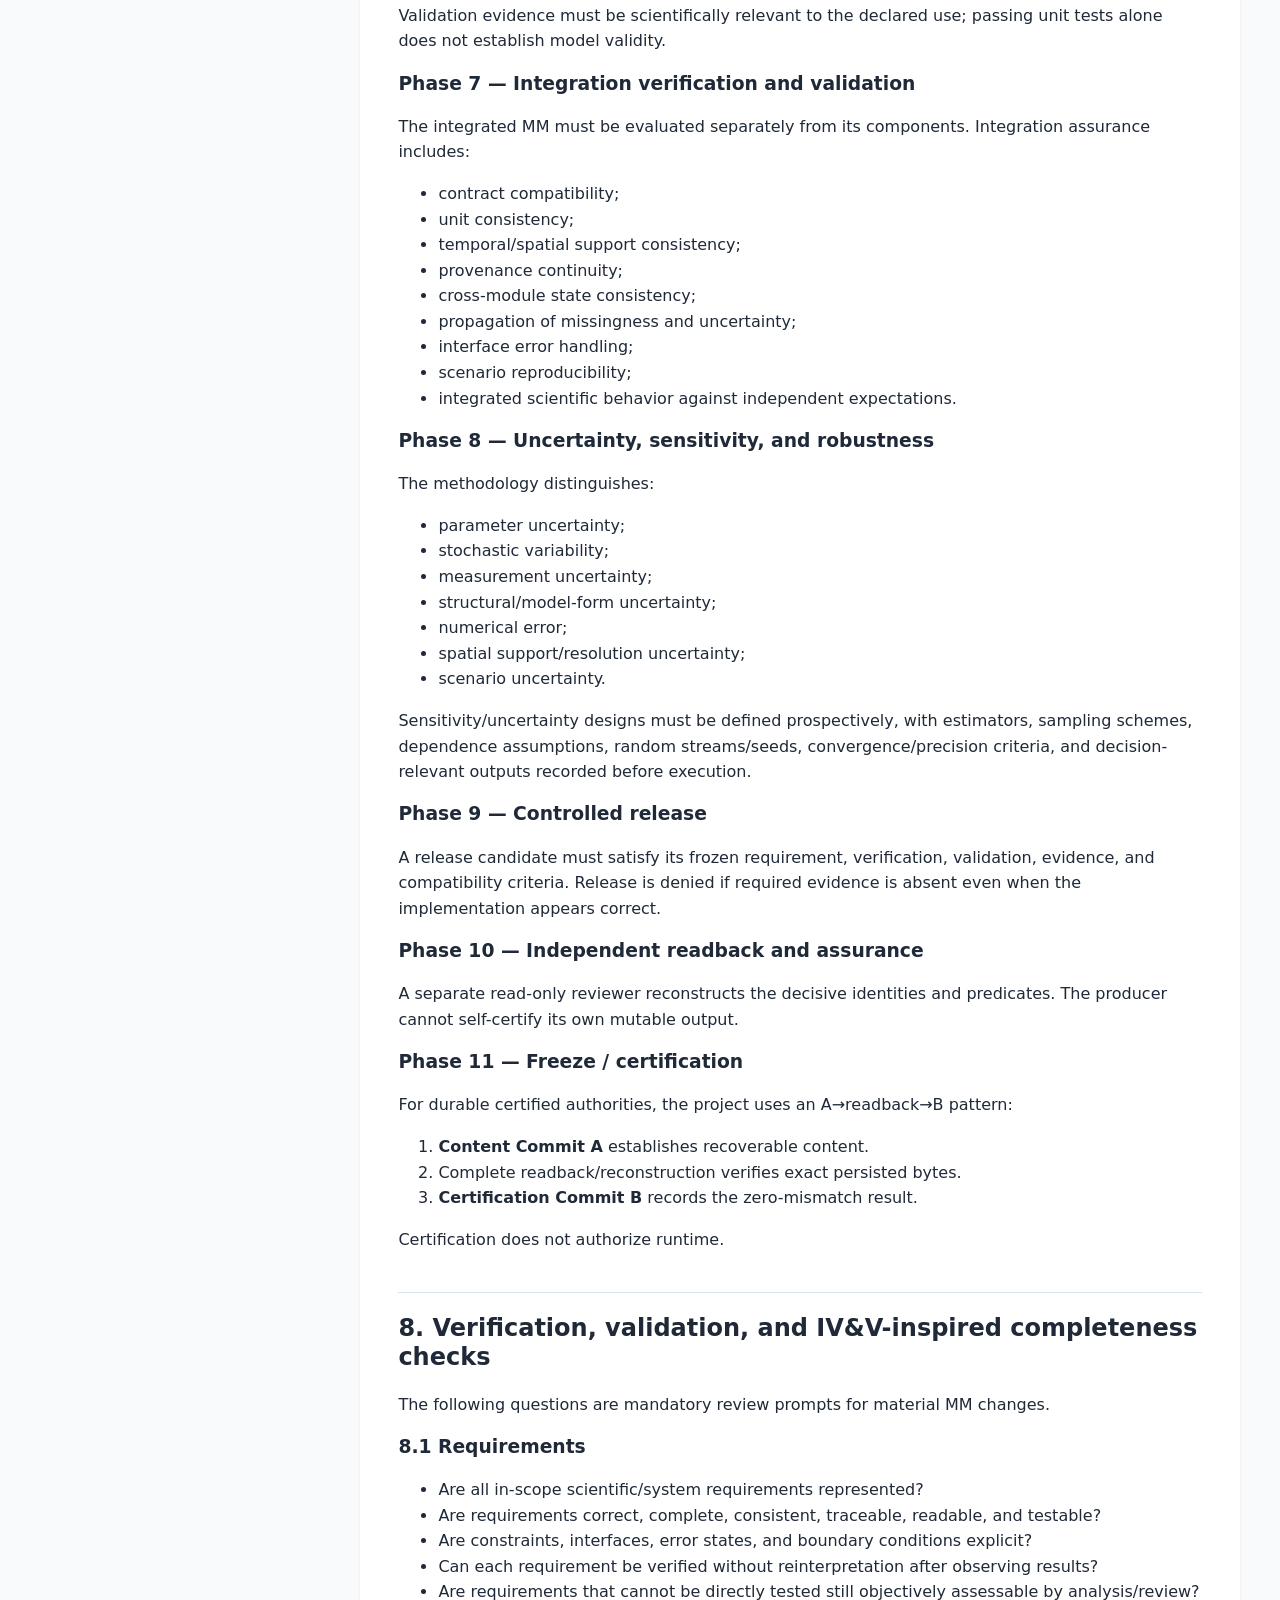
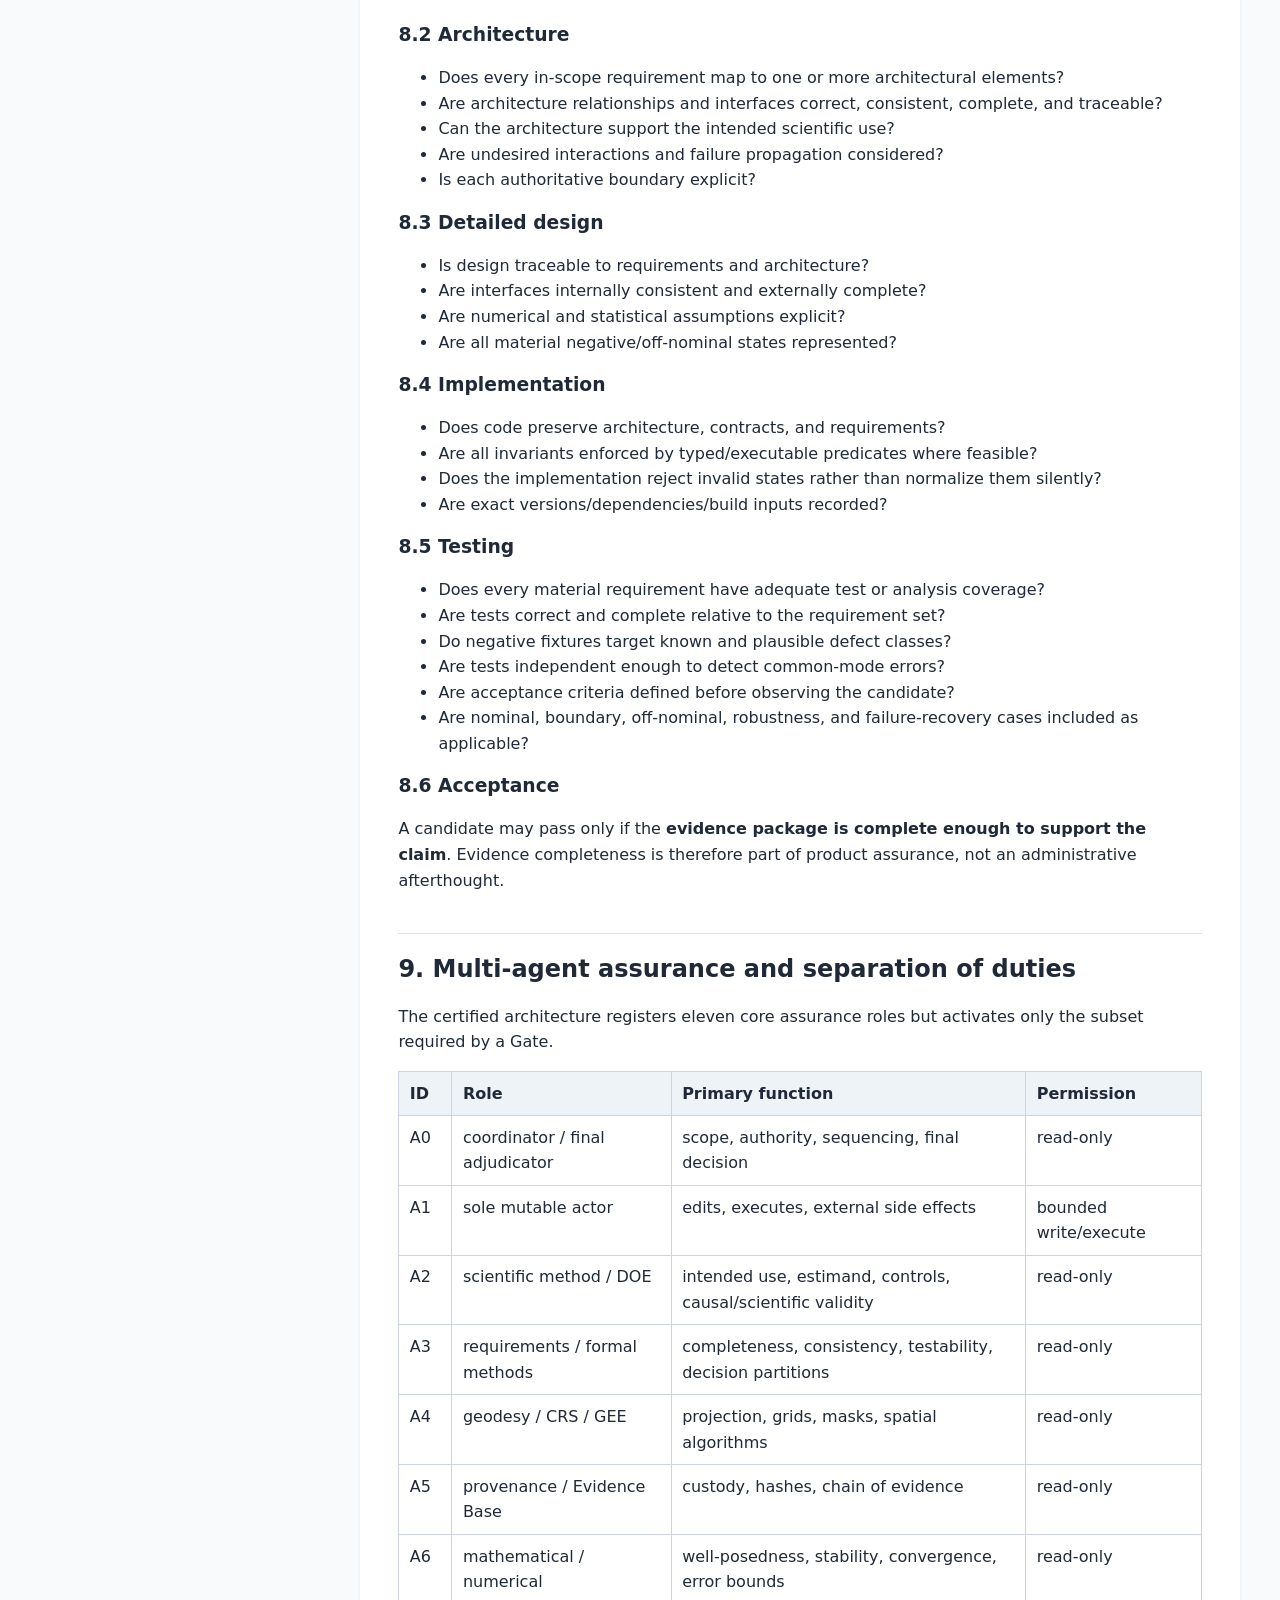
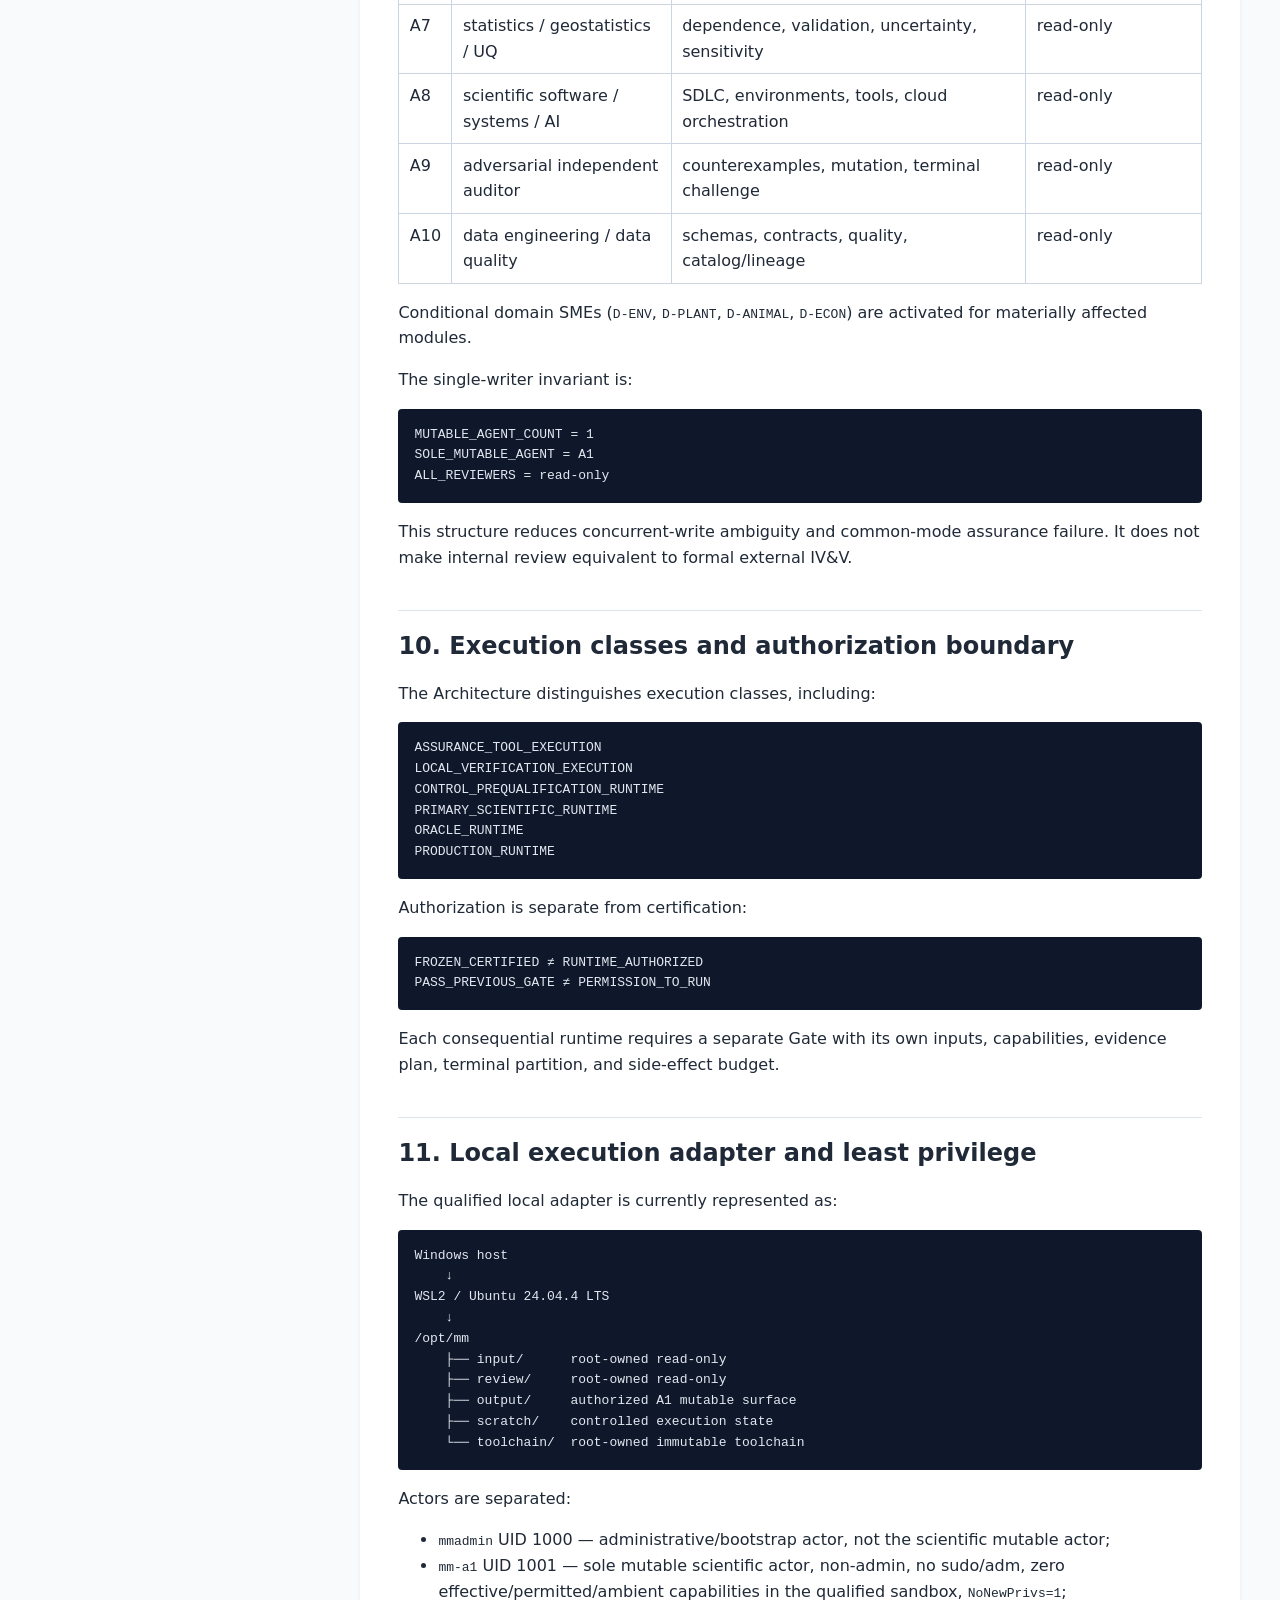
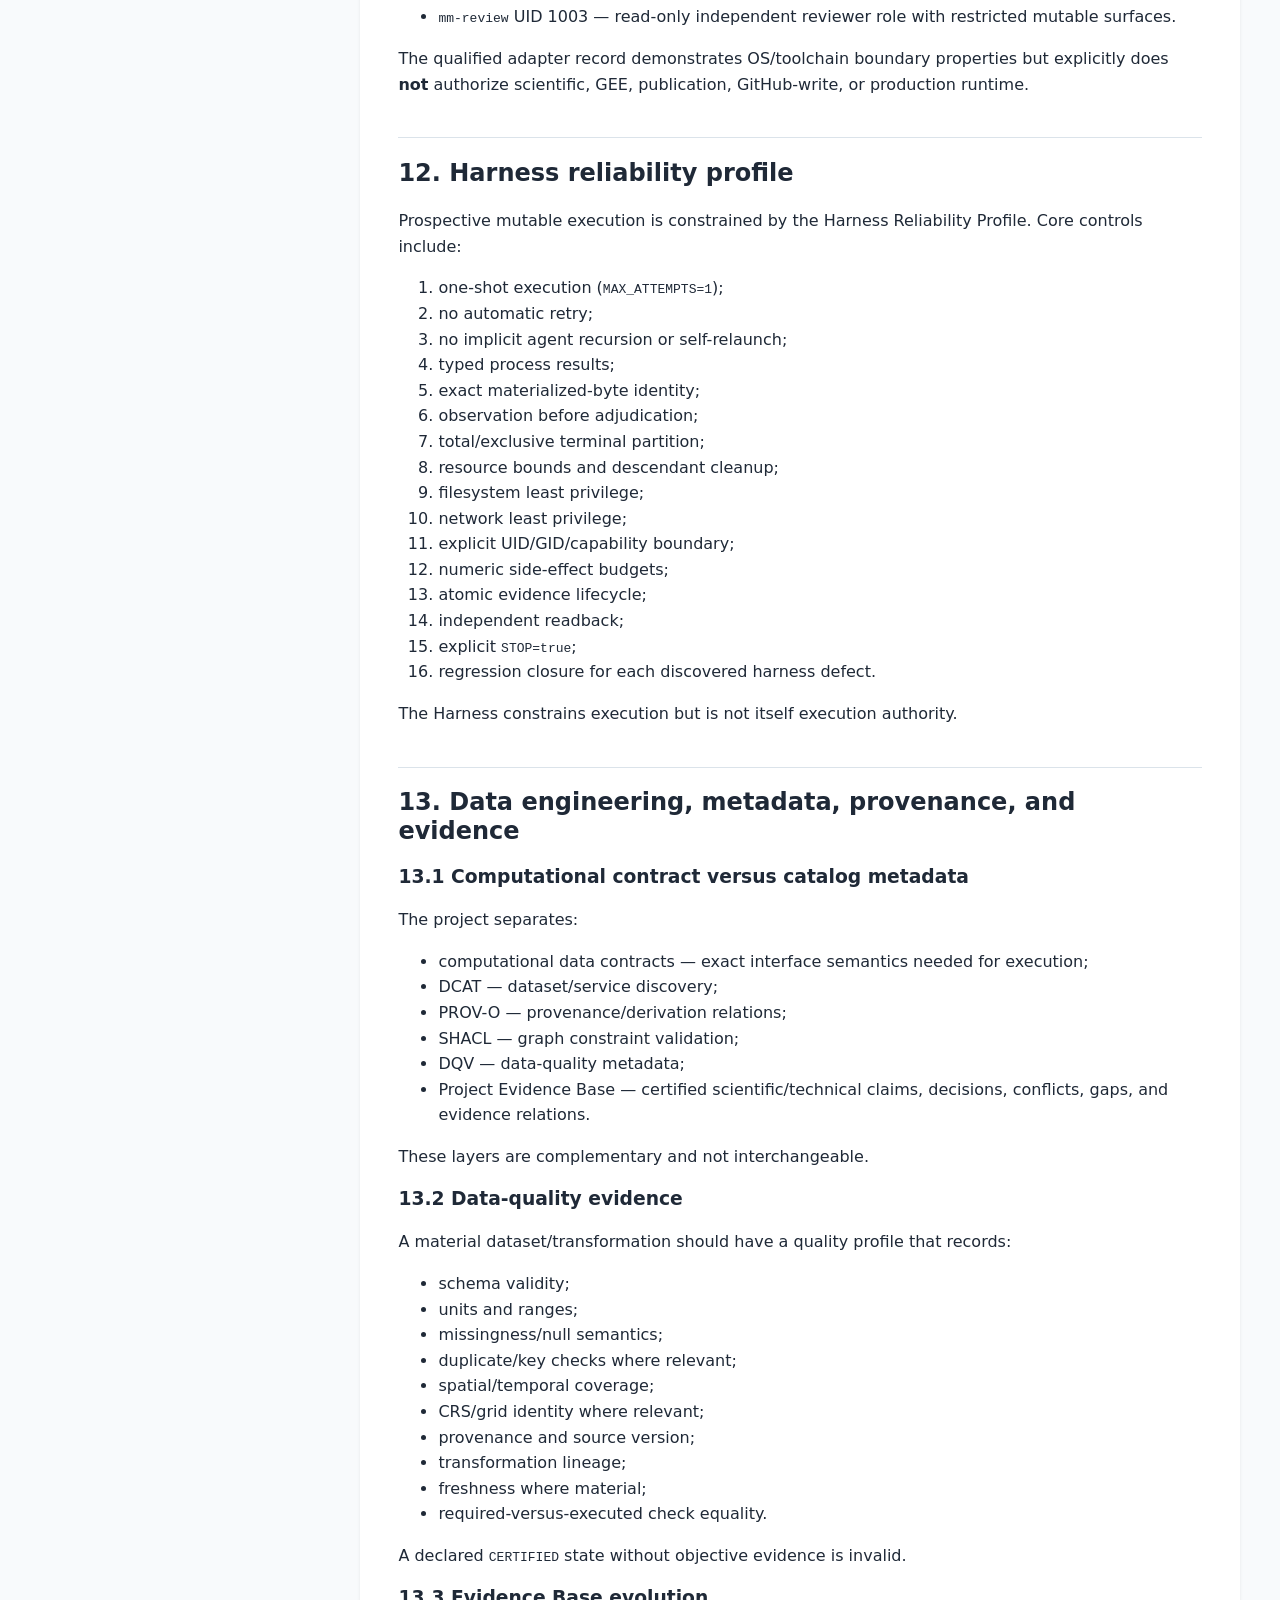
==== commit d4abc1ed: "docs: add Figure 2 to static site navigation" ====
--- a/index.html
+++ b/index.html
@@ -19,7 +19,7 @@
   <div class="layout wrap">
     <nav class="site-nav" aria-label="Primary navigation">
       <h2>Contents</h2>
-      <ul><li><a href="index.html">Methodology</a></li><li><a href="architecture-figure.html">Architecture figure</a></li></ul>
+      <ul><li><a href="index.html">Methodology</a></li><li><a href="architecture-figure.html">Architecture figure</a></li><li><a href="local-execution-adapter.html">Local execution environment</a></li></ul>
       
       <h2>On this page</h2>
       <ul><li><a href="#1-purpose">1. Purpose</a></li><li><a href="#2-the-governing-assurance-question">2. The governing assurance question</a></li><li><a href="#3-authority-hierarchy-and-evidence-discipline">3. Authority hierarchy and evidence discipline</a></li><li><a href="#4-architecture-of-the-mm-scientific-system">4. Architecture of the MM scientific system</a></li><li><a href="#5-five-plane-execution-architecture">5. Five-plane execution architecture</a></li><li><a href="#6-gate-governed-scientific-development">6. Gate-governed scientific development</a></li><li><a href="#7-scientific-software-development-lifecycle">7. Scientific software development lifecycle</a></li><li><a href="#8-verification-validation-and-ivv-inspired-completeness-checks">8. Verification, validation, and IV&V-inspired completeness checks</a></li><li><a href="#9-multi-agent-assurance-and-separation-of-duties">9. Multi-agent assurance and separation of duties</a></li><li><a href="#10-execution-classes-and-authorization-boundary">10. Execution classes and authorization boundary</a></li><li><a href="#11-local-execution-adapter-and-least-privilege">11. Local execution adapter and least privilege</a></li><li><a href="#12-harness-reliability-profile">12. Harness reliability profile</a></li><li><a href="#13-data-engineering-metadata-provenance-and-evidence">13. Data engineering, metadata, provenance, and evidence</a></li><li><a href="#14-geospatial-and-gee-assurance">14. Geospatial and GEE assurance</a></li><li><a href="#15-mathematical-and-numerical-assurance">15. Mathematical and numerical assurance</a></li><li><a href="#16-statistical-geostatistical-monte-carlo-and-uq-assurance">16. Statistical, geostatistical, Monte Carlo, and UQ assurance</a></li><li><a href="#17-scientific-model-credibility">17. Scientific model credibility</a></li><li><a href="#18-configuration-management-deterministic-packaging-and-exact-byte-authority">18. Configuration management, deterministic packaging, and exact-byte authority</a></li><li><a href="#19-independent-review-mutation-testing-and-adversarial-assurance">19. Independent review, mutation testing, and adversarial assurance</a></li><li><a href="#20-agent-control-execution-plane-implementation-roadmap">20. Agent Control / Execution Plane implementation roadmap</a></li><li><a href="#21-development-change-acceptance-matrix">21. Development-change acceptance matrix</a></li><li><a href="#22-claim-discipline-for-scientific-publications">22. Claim discipline for scientific publications</a></li><li><a href="#23-publication-facing-reproducibility-profile">23. Publication-facing reproducibility profile</a></li><li><a href="#24-two-article-role-of-this-methodology">24. Two-article role of this methodology</a></li><li><a href="#25-resumption-of-scientific-development">25. Resumption of scientific development</a></li><li><a href="#26-known-limitations-and-unresolved-states">26. Known limitations and unresolved states</a></li><li><a href="#27-methodology-document-acceptance-criteria">27. Methodology document acceptance criteria</a></li><li><a href="#28-mkdocs-implementation-profile">28. MkDocs implementation profile</a></li><li><a href="#29-operating-checklist-for-future-mm-development-gates">29. Operating checklist for future MM development Gates</a></li><li><a href="#30-references-and-source-authority">30. References and source authority</a></li><li><a href="#terminal-document-state">Terminal document state</a></li></ul>
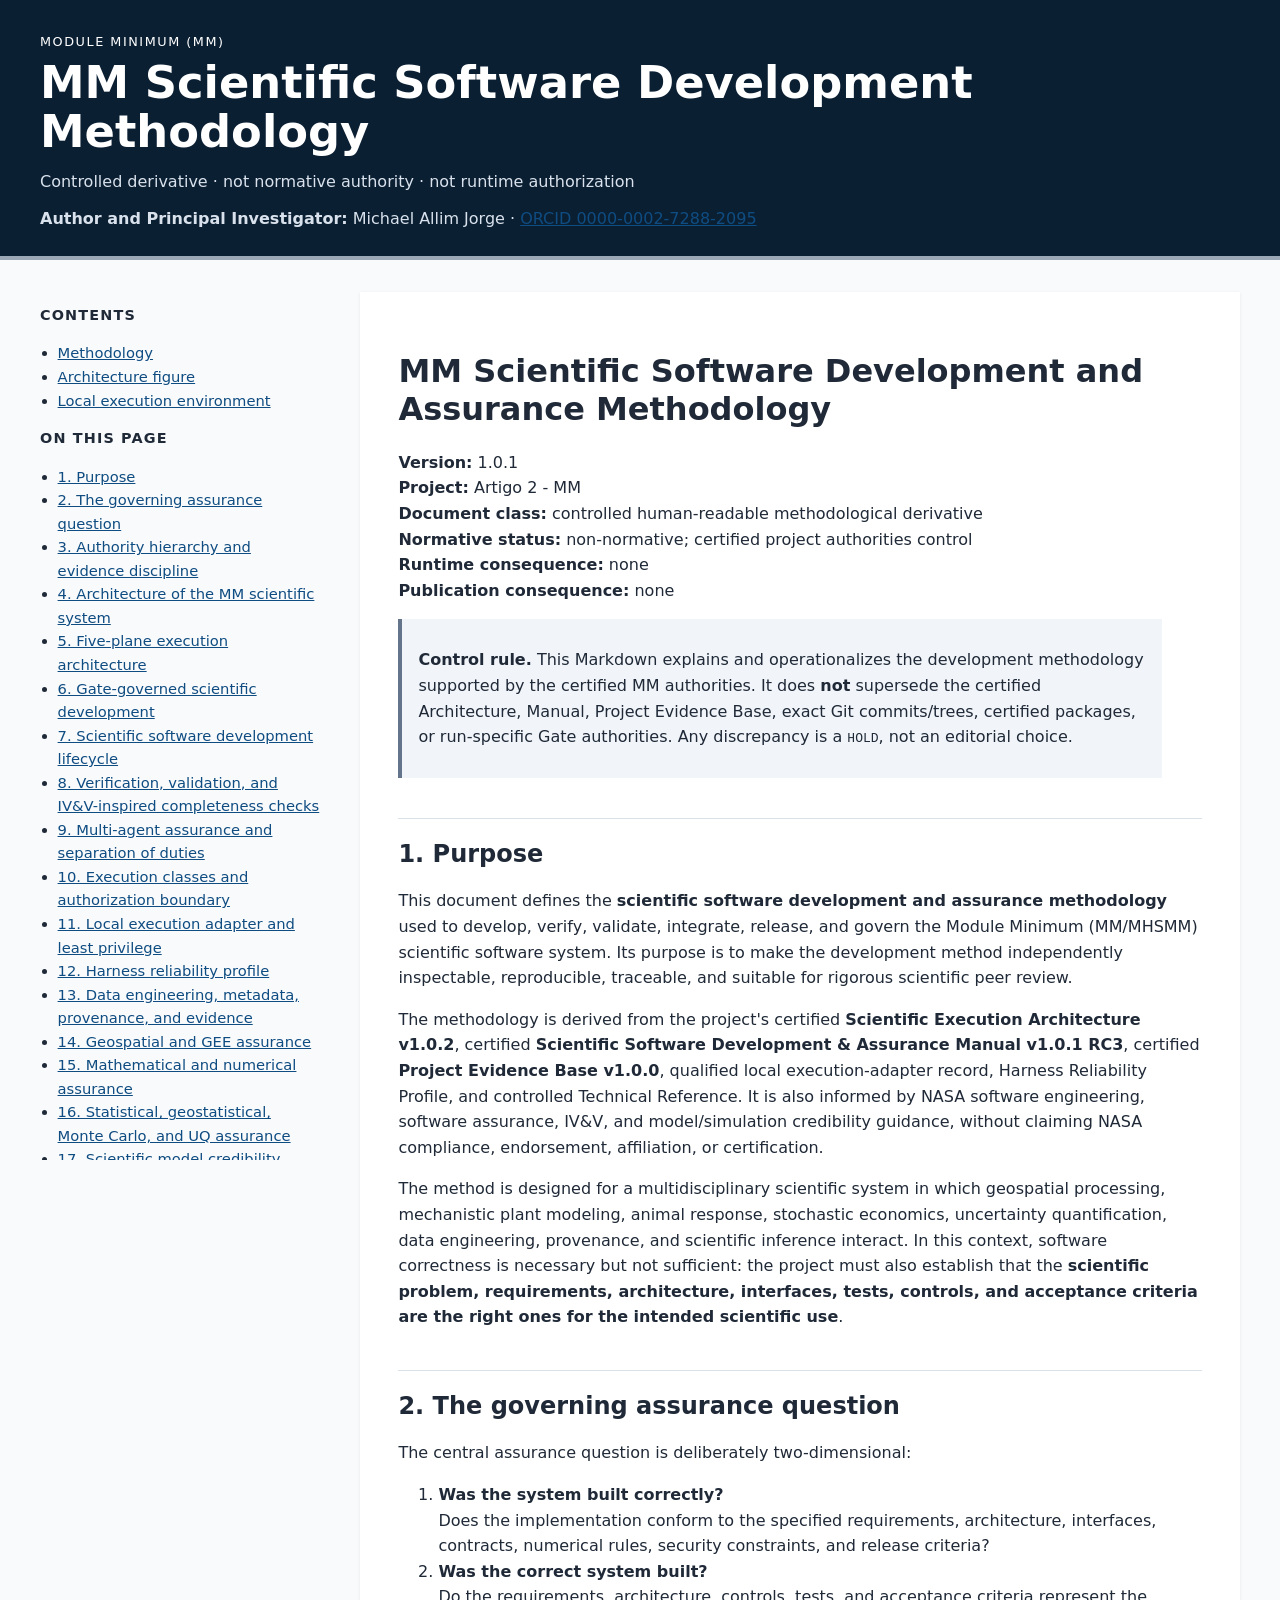
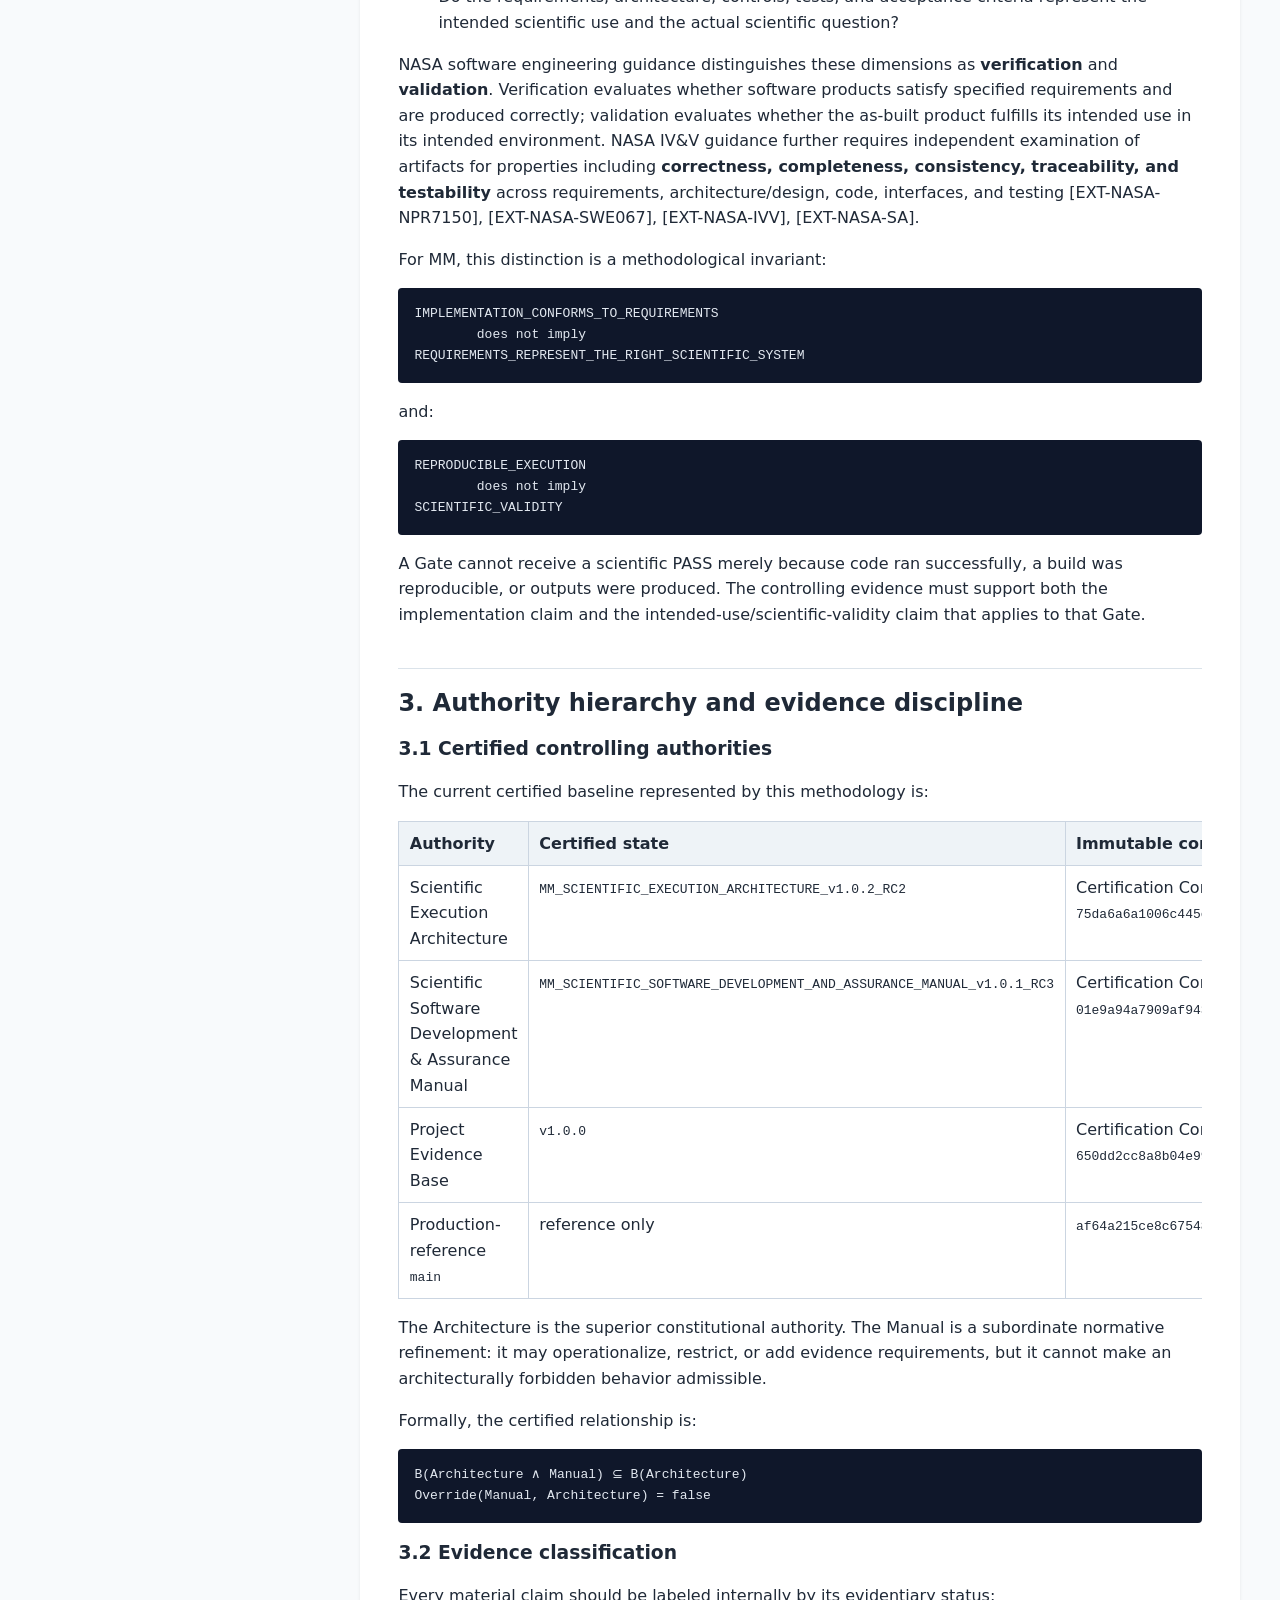
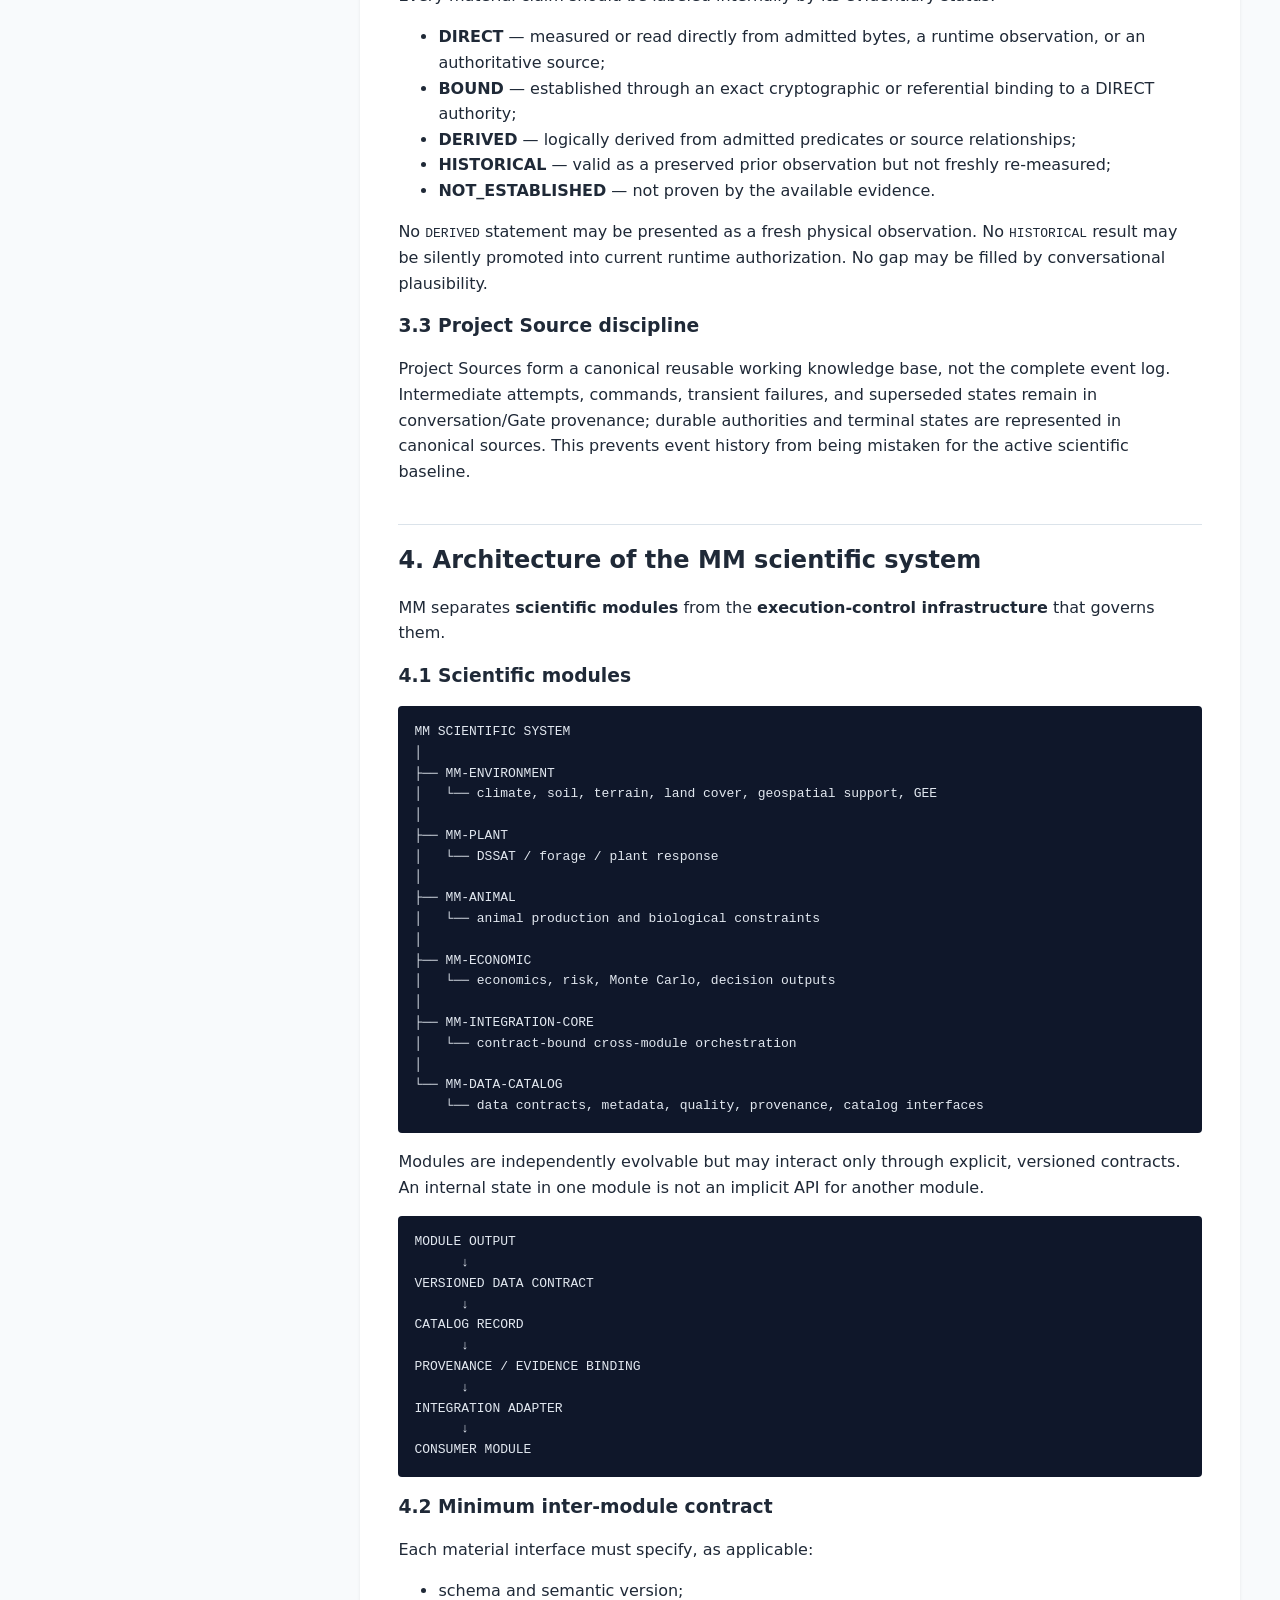
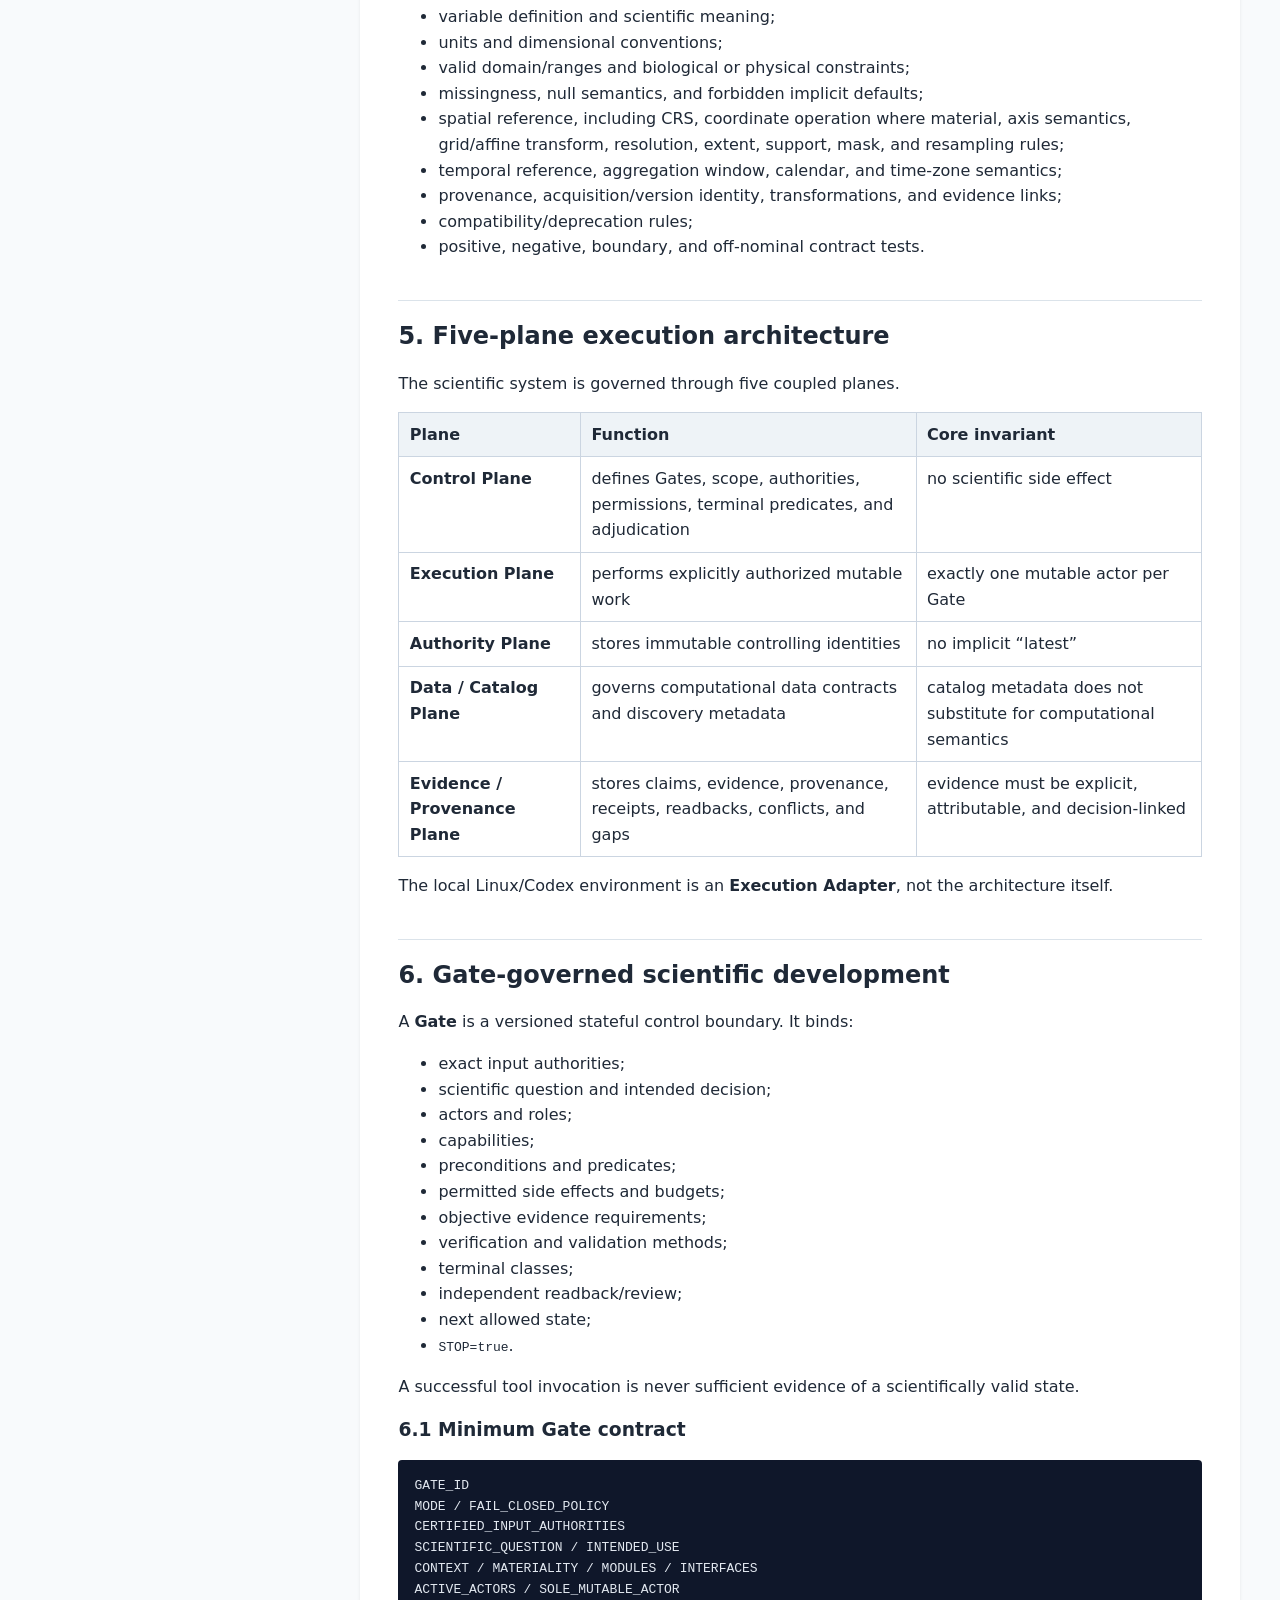
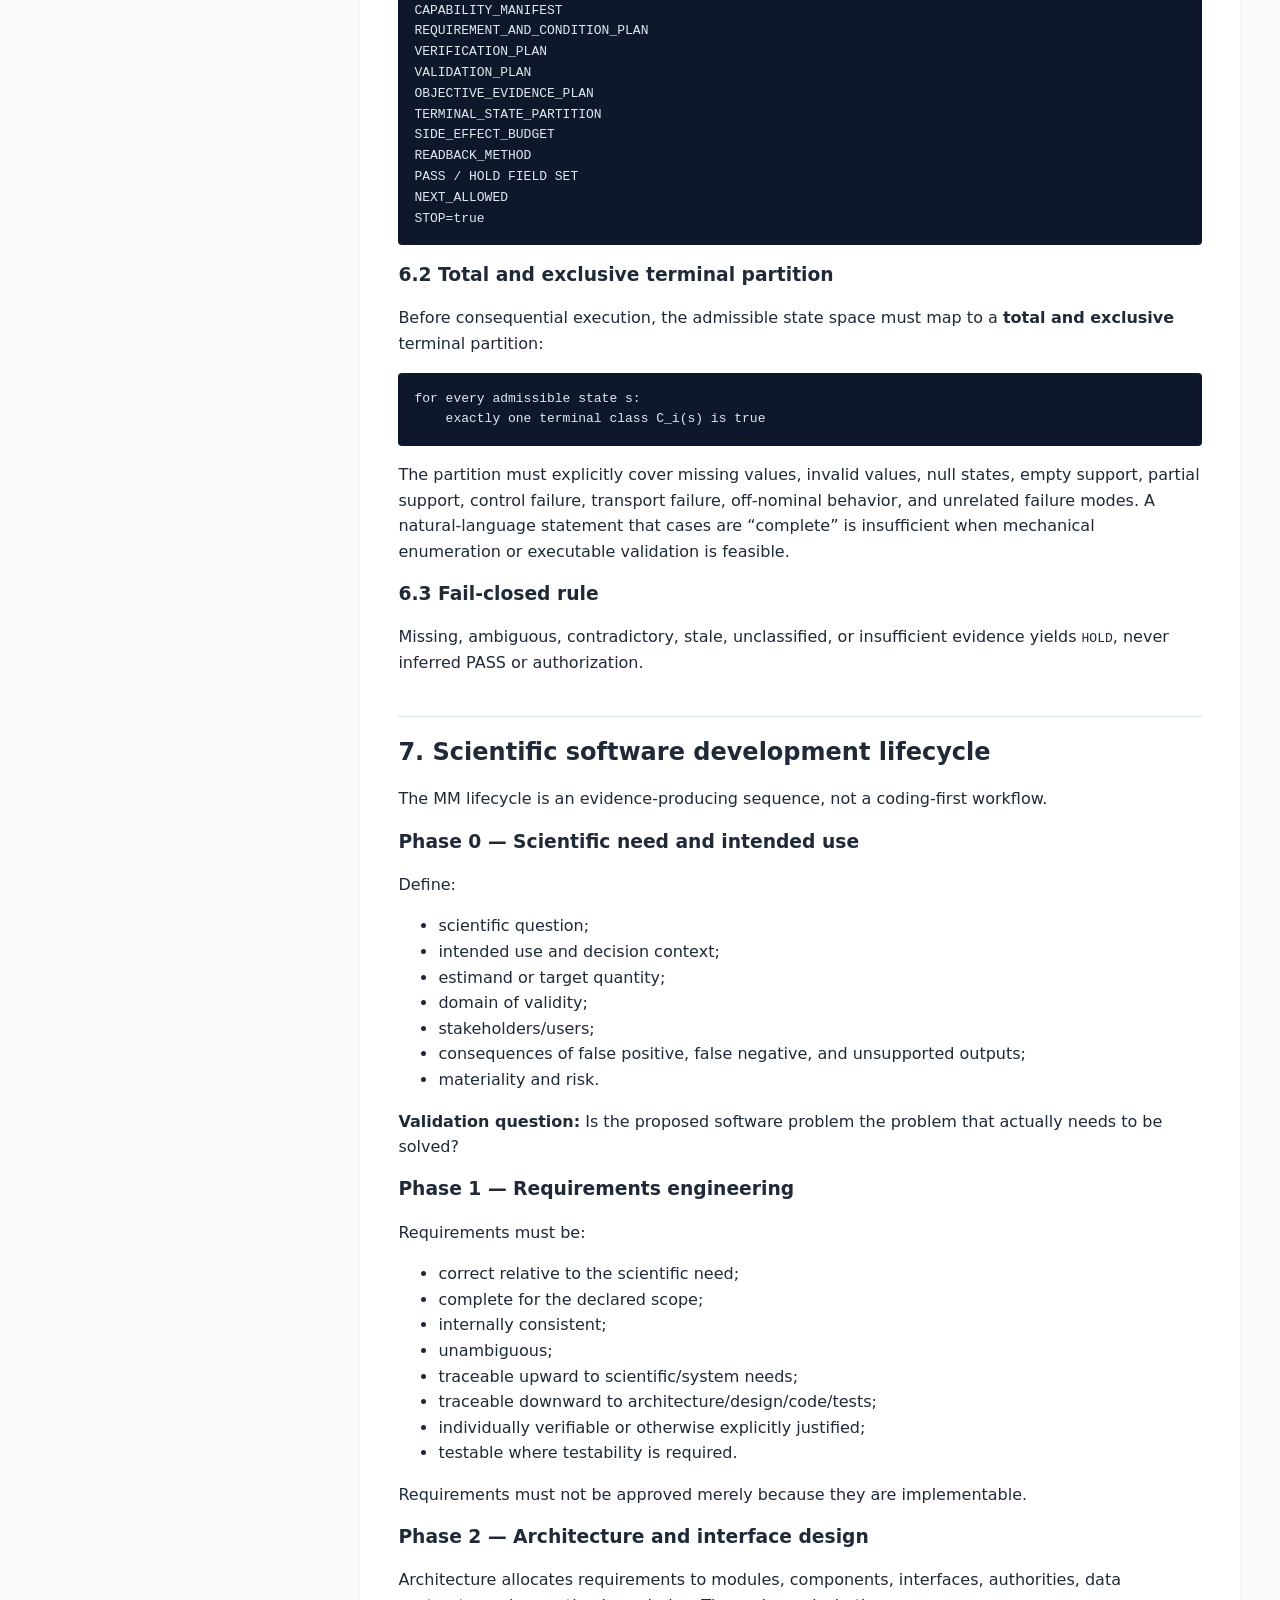
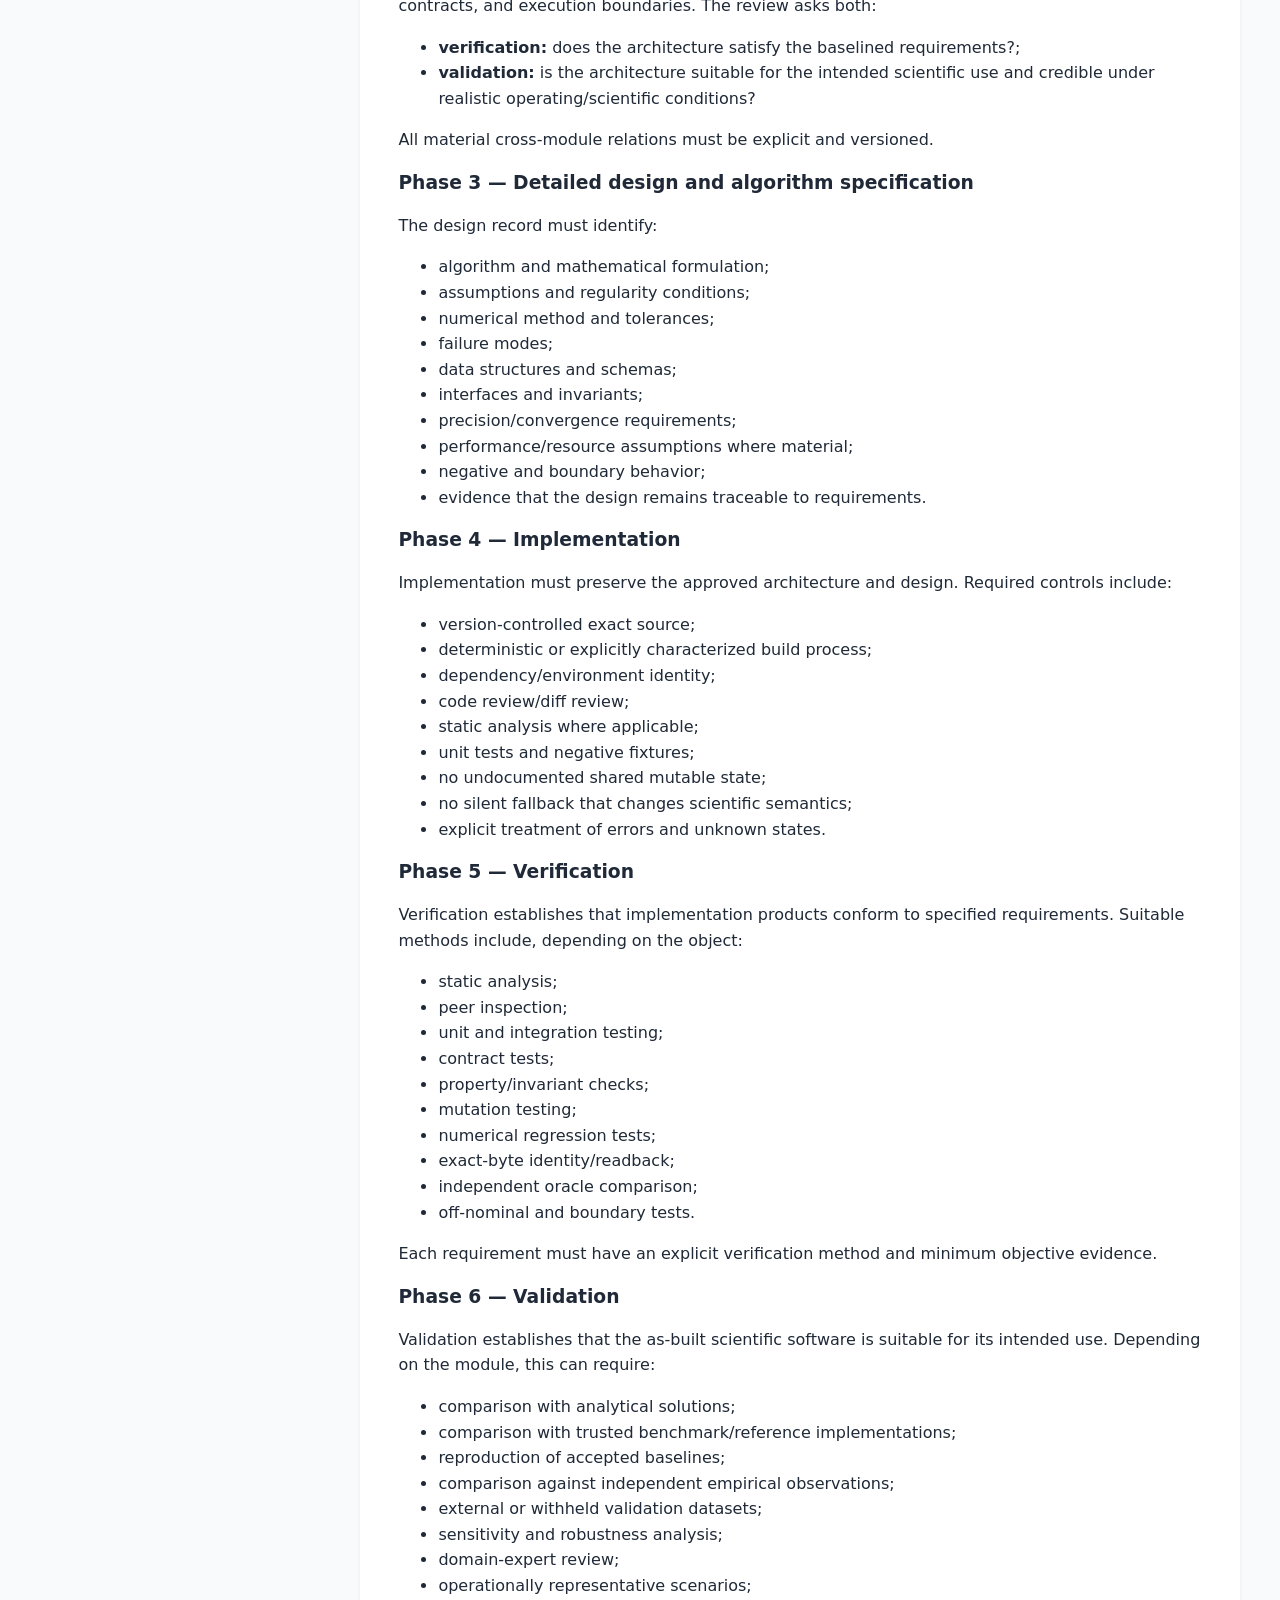
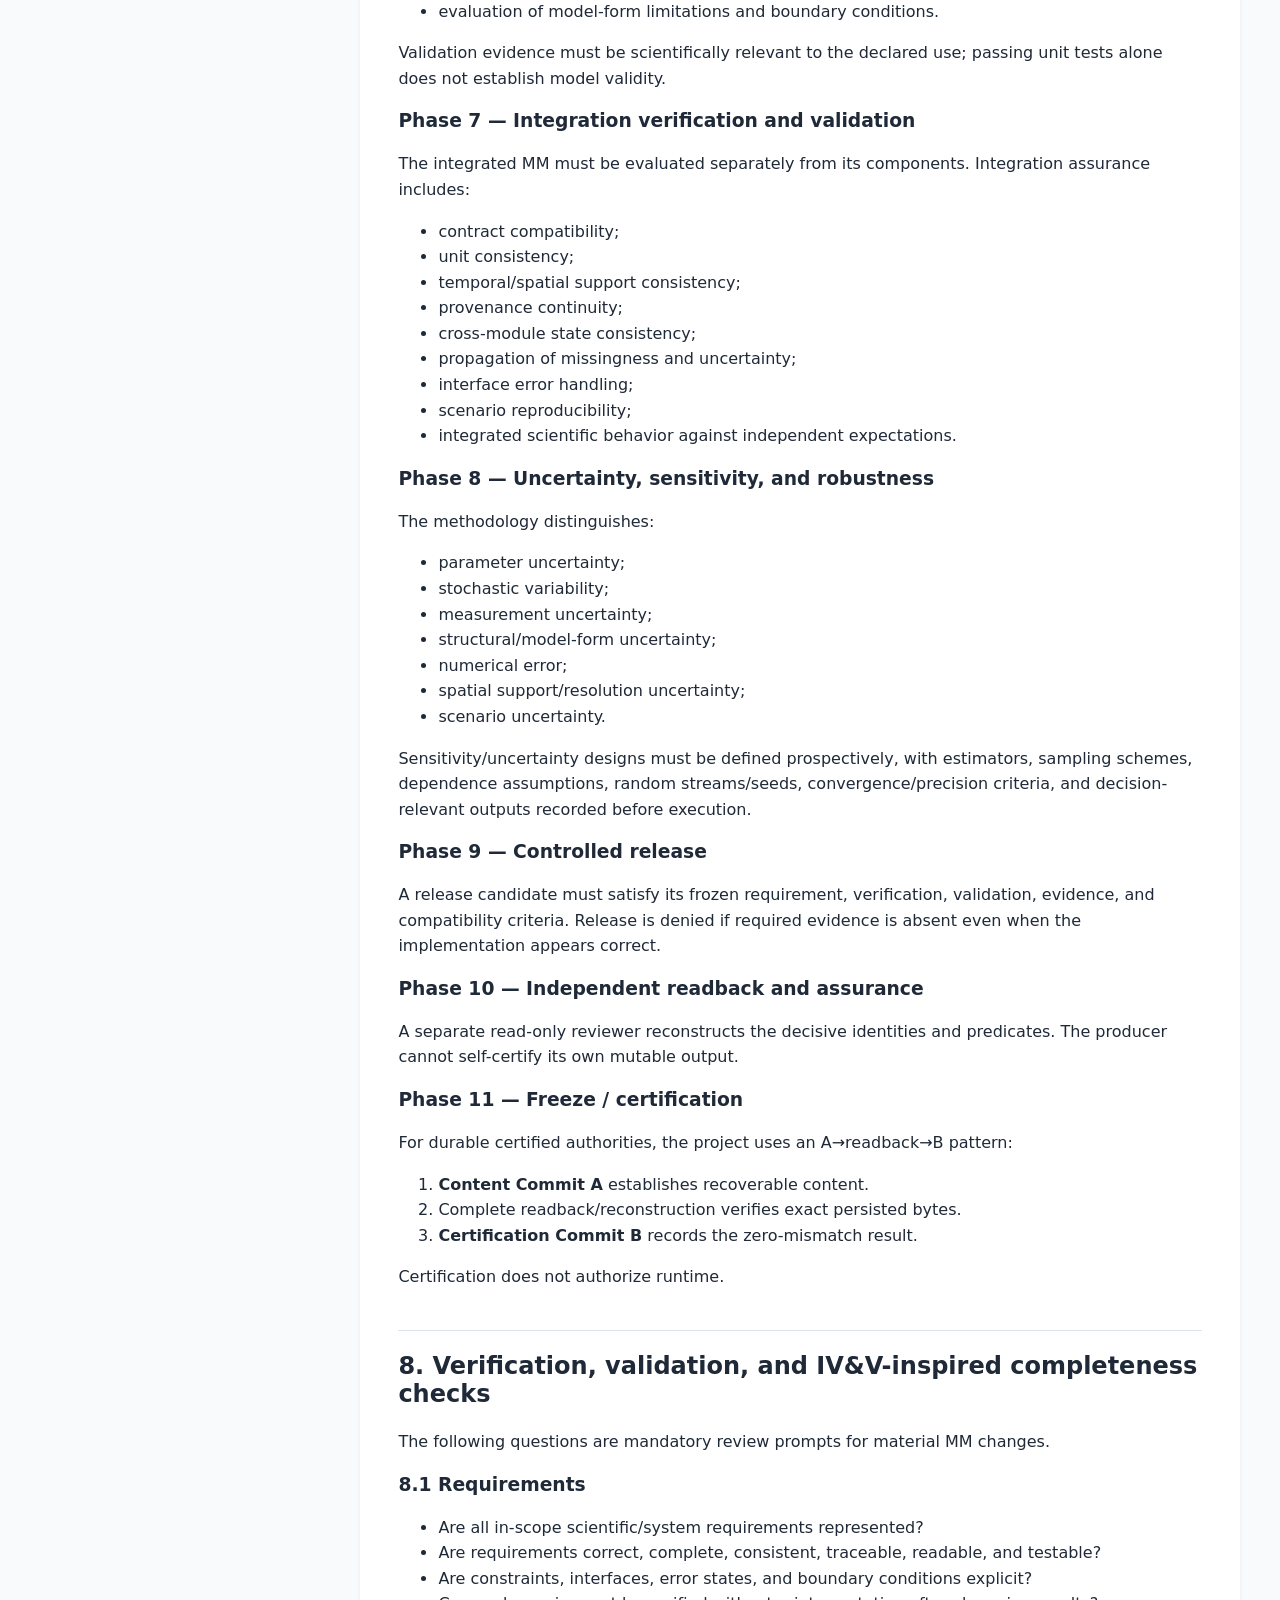
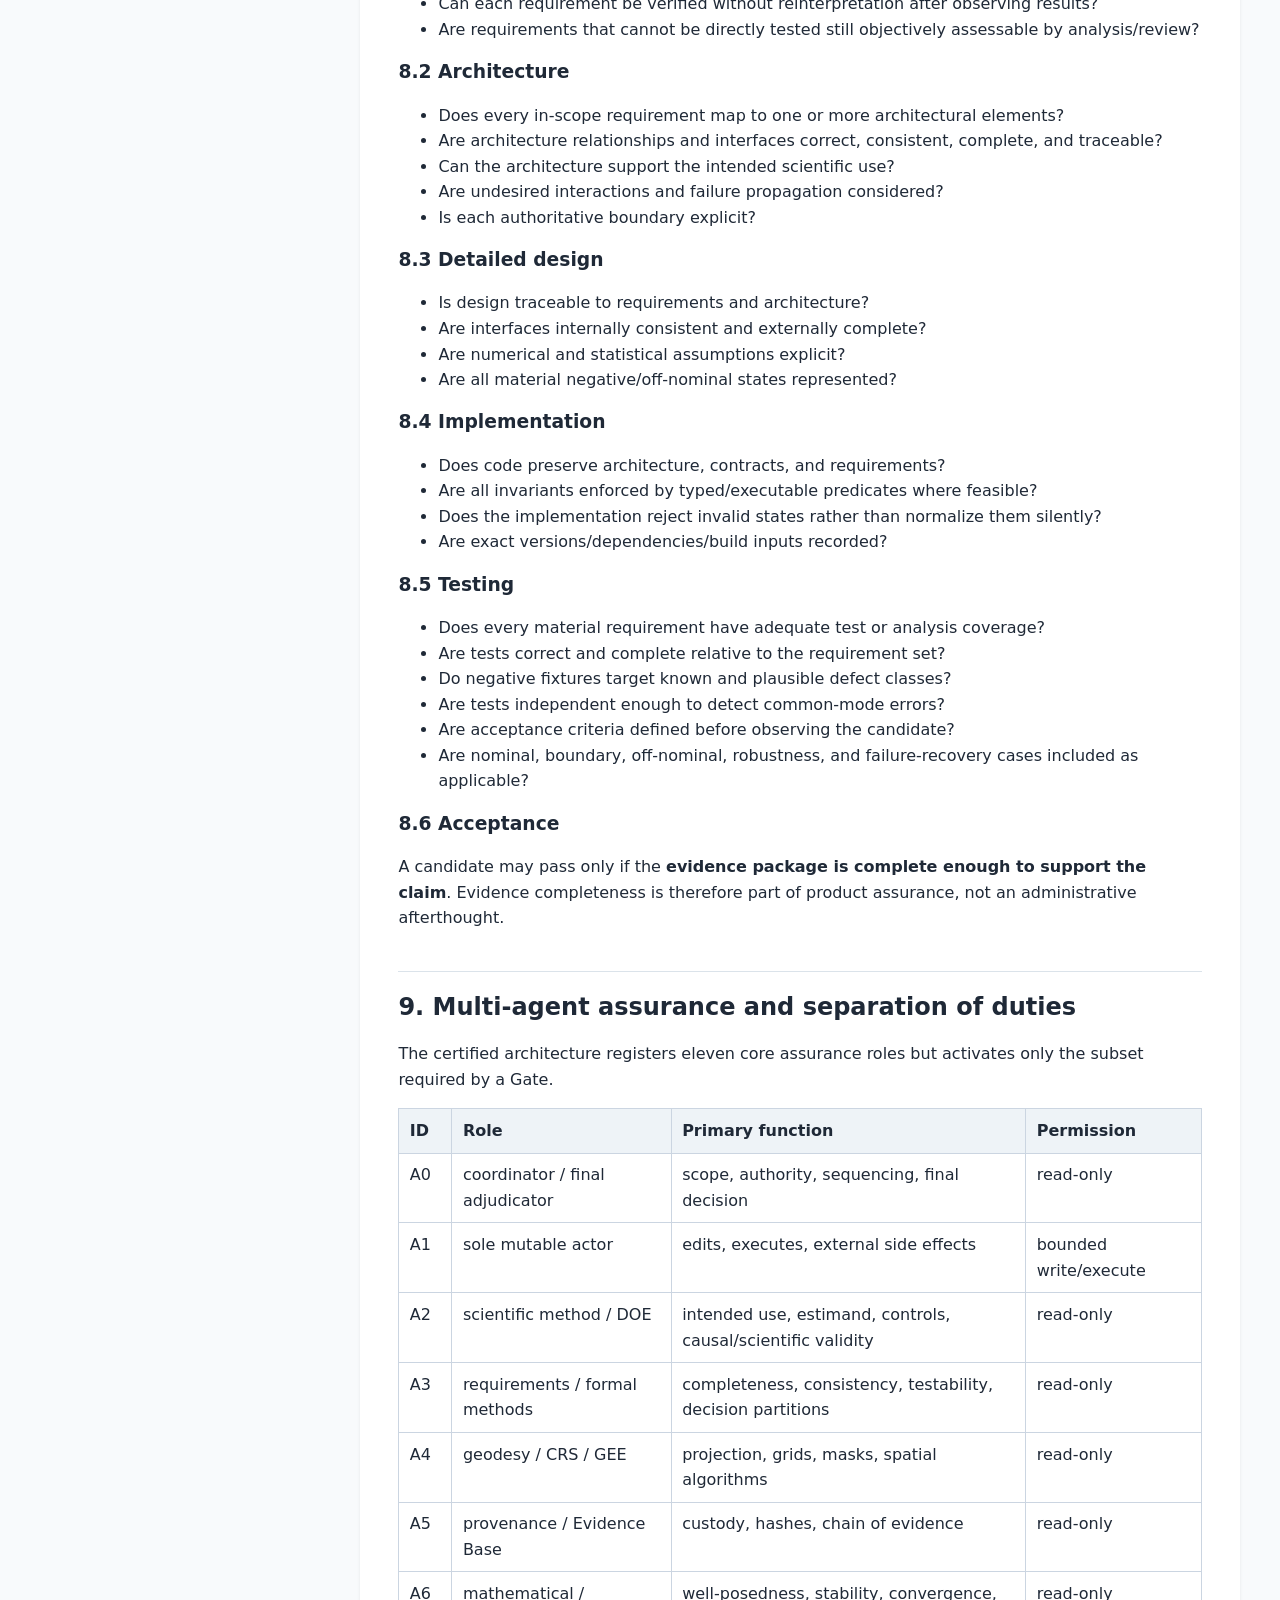
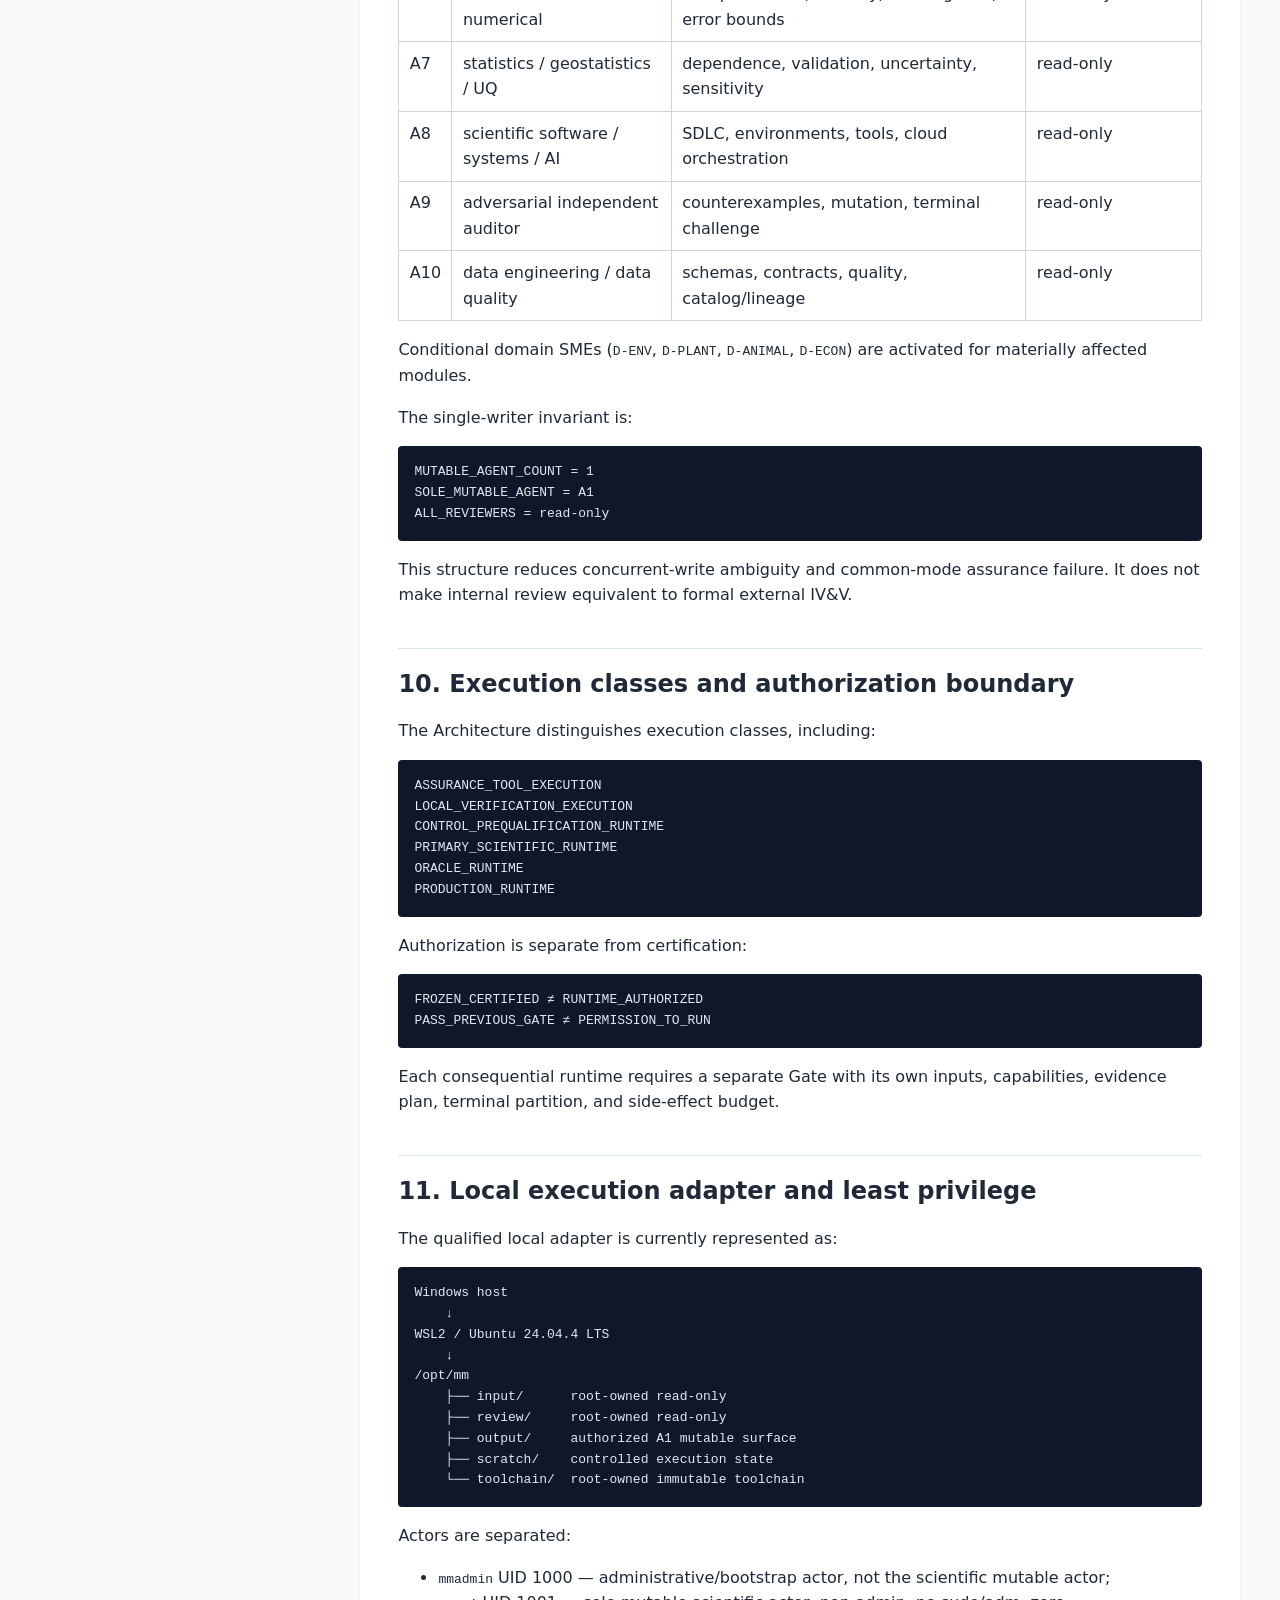
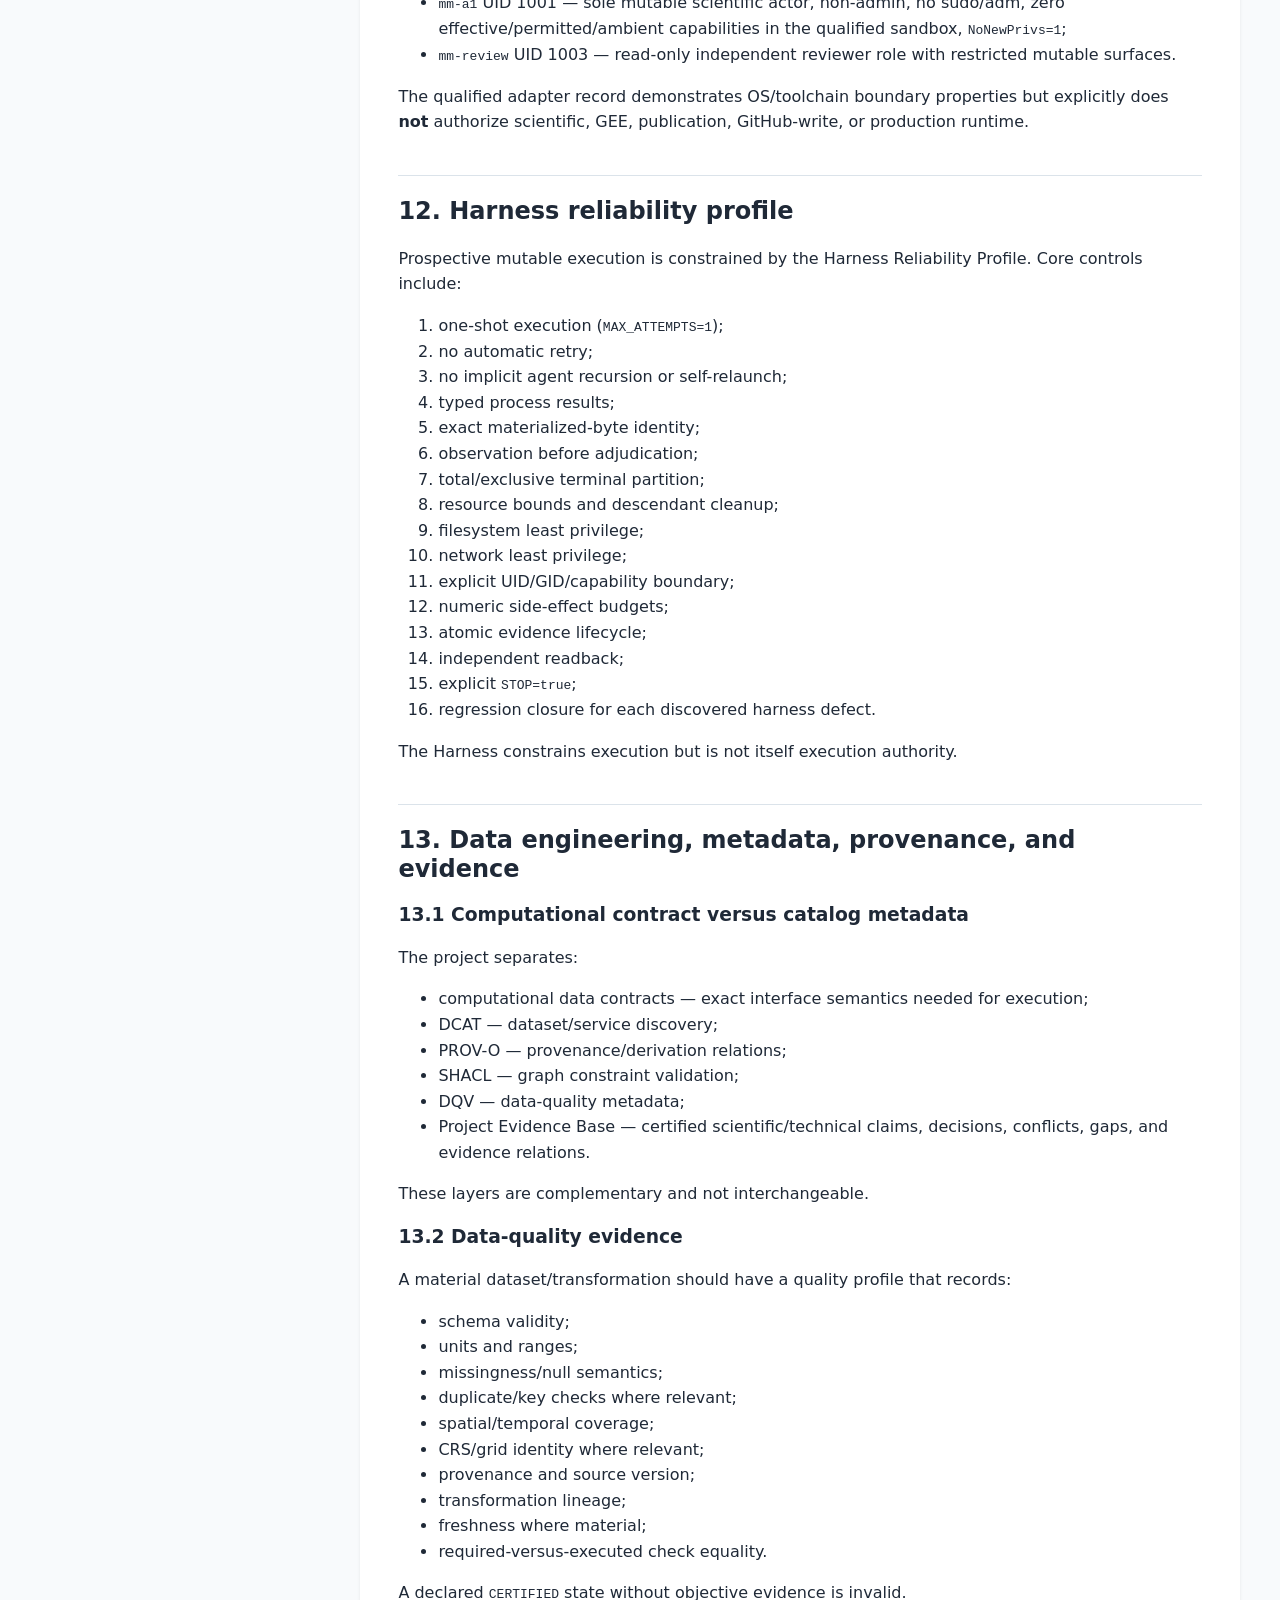
==== commit 1eff8366: "docs: add author, principal investigator and ORCID credit" ====
--- a/index.html
+++ b/index.html
@@ -14,6 +14,7 @@
       <p class="eyebrow">Module Minimum (MM)</p>
       <h1>MM Scientific Software Development Methodology</h1>
       <p class="status">Controlled derivative · not normative authority · not runtime authorization</p>
+      <p class="status"><strong>Author and Principal Investigator:</strong> Michael Allim Jorge · <a href="https://orcid.org/0000-0002-7288-2095" rel="me noopener">ORCID 0000-0002-7288-2095</a></p>
     </div>
   </header>
   <div class="layout wrap">
